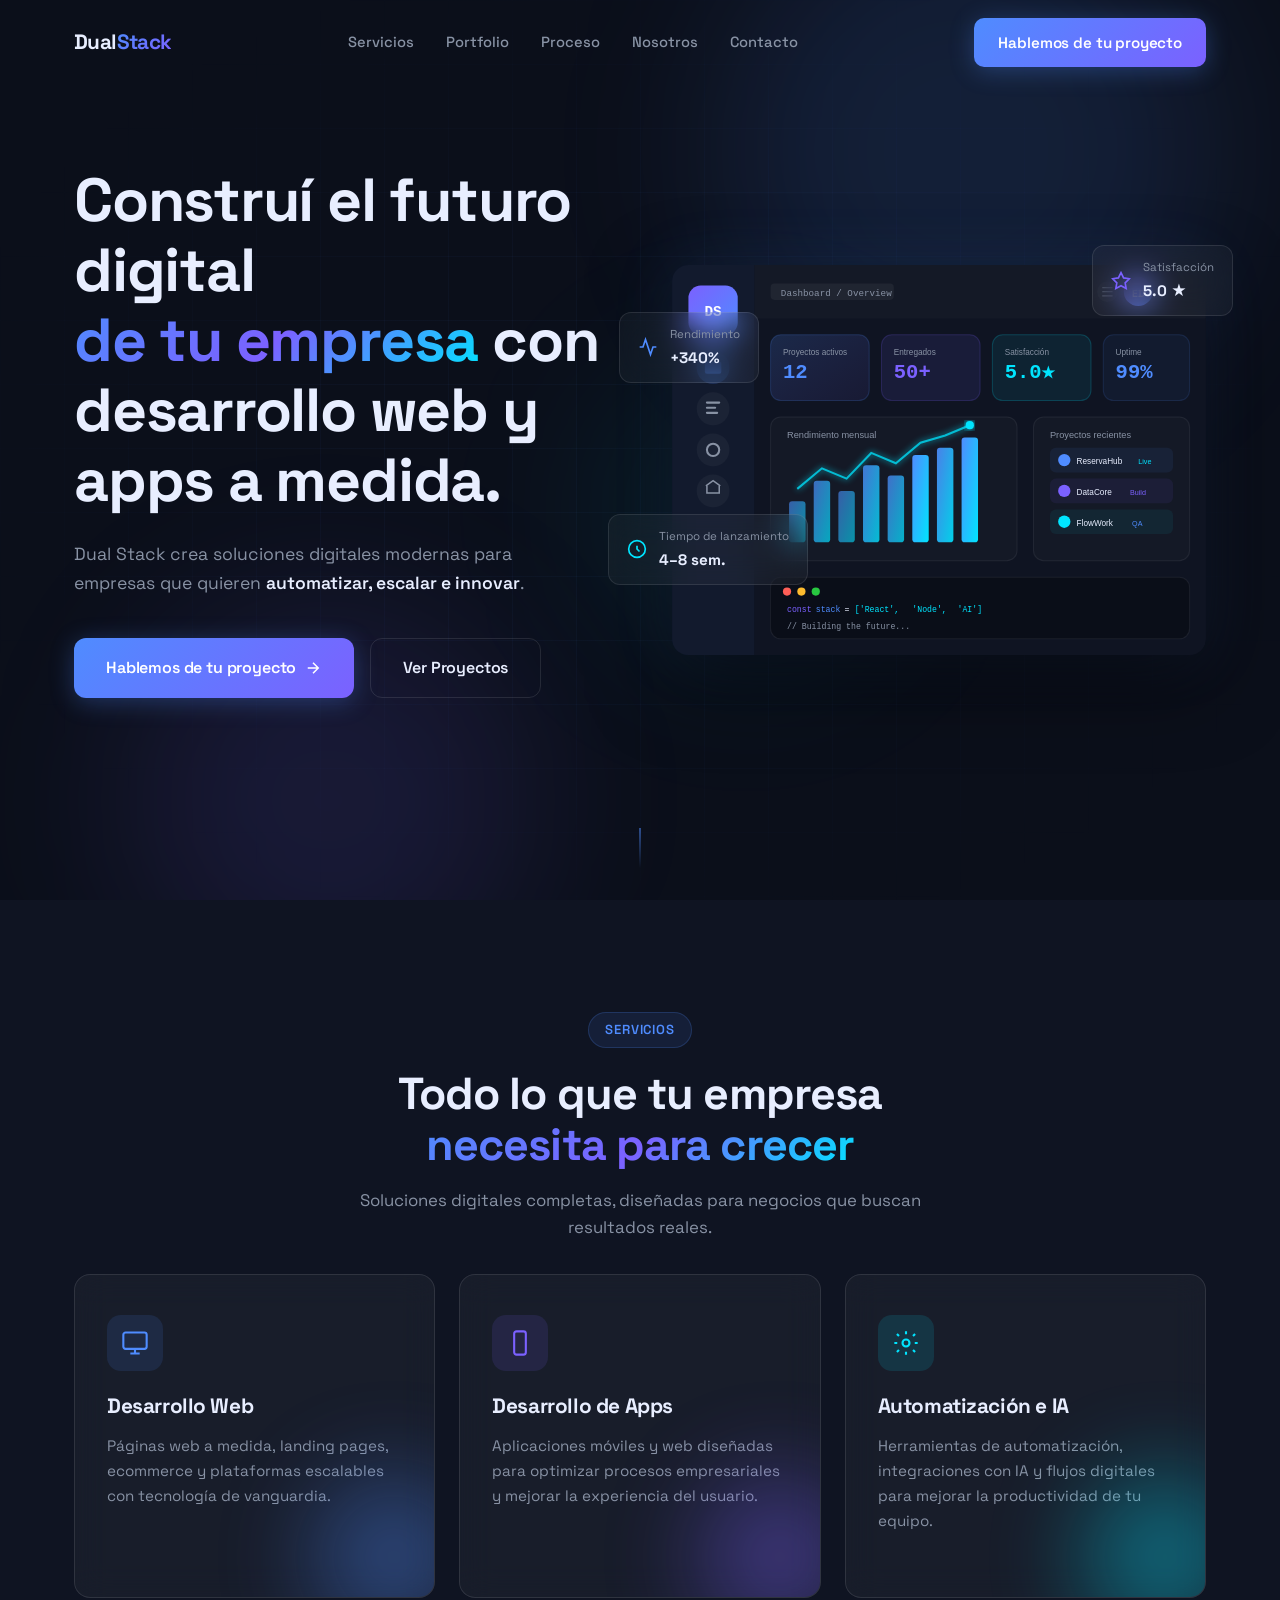
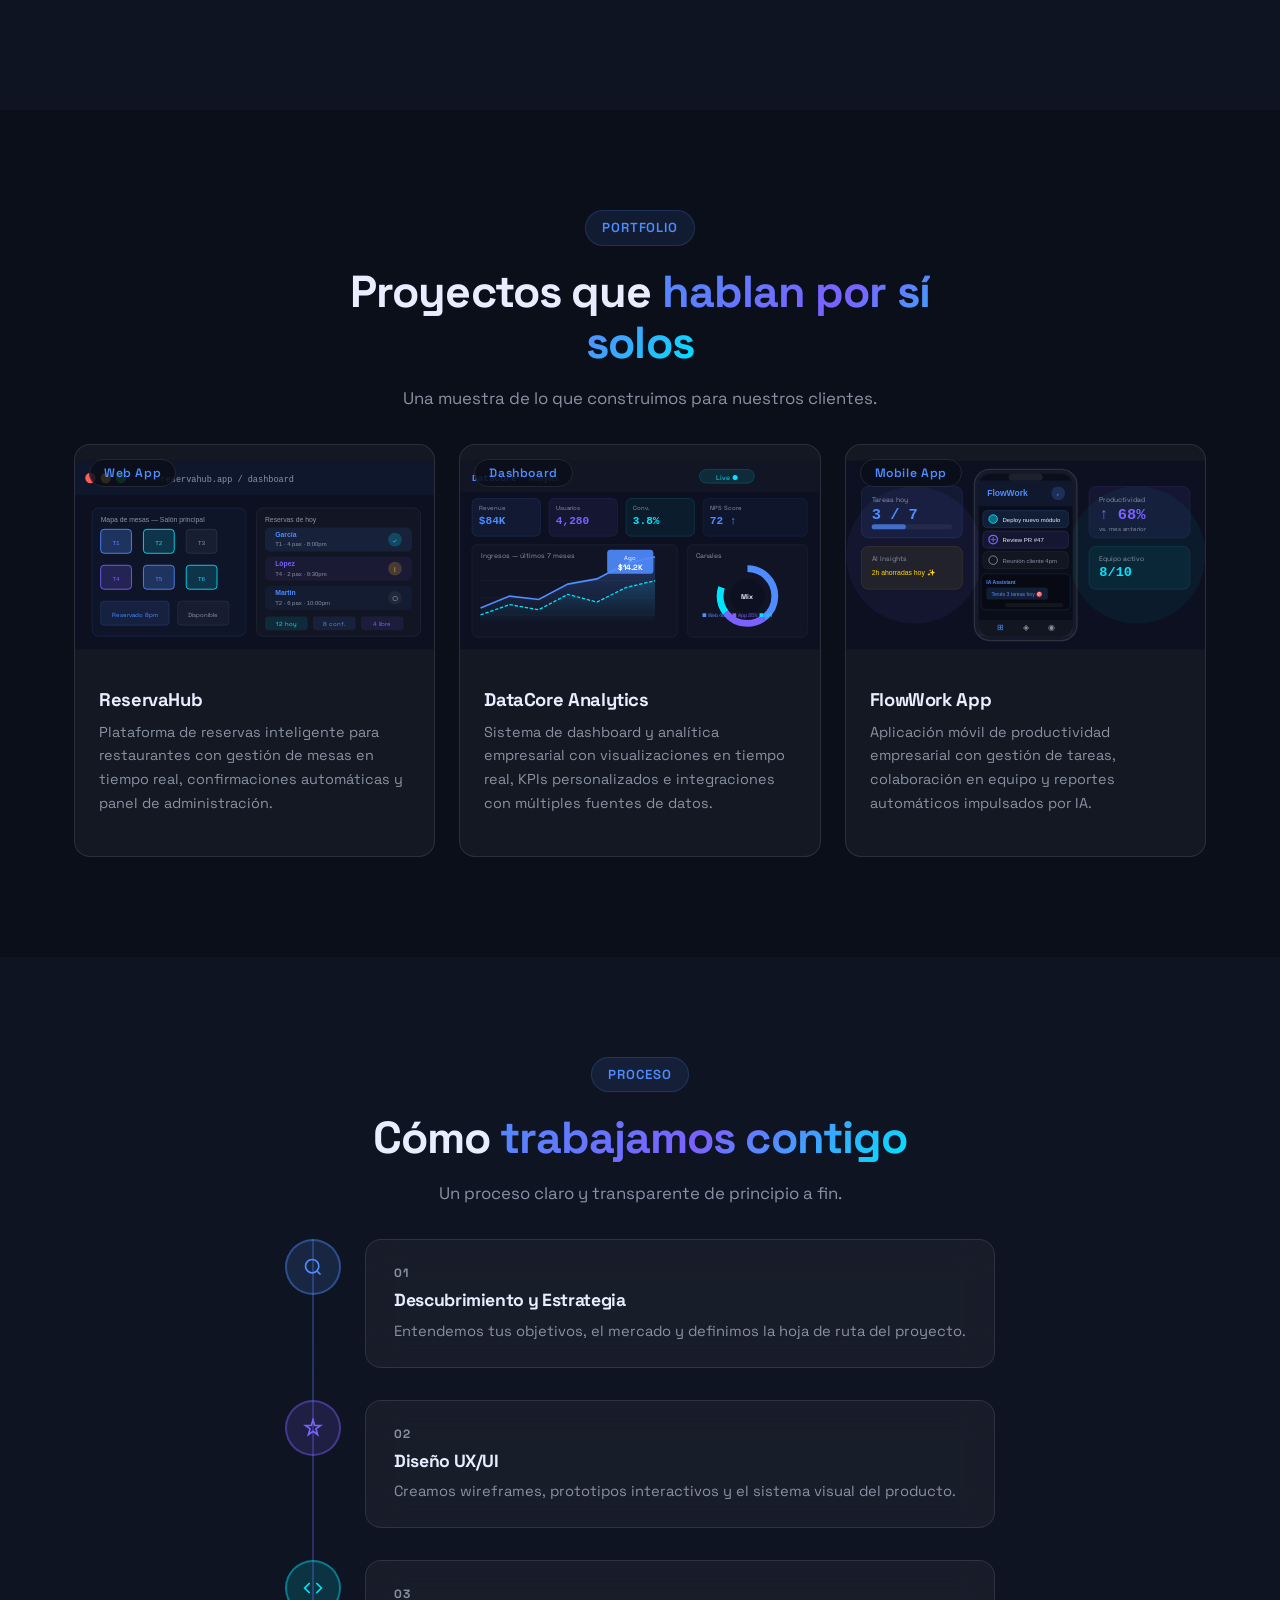
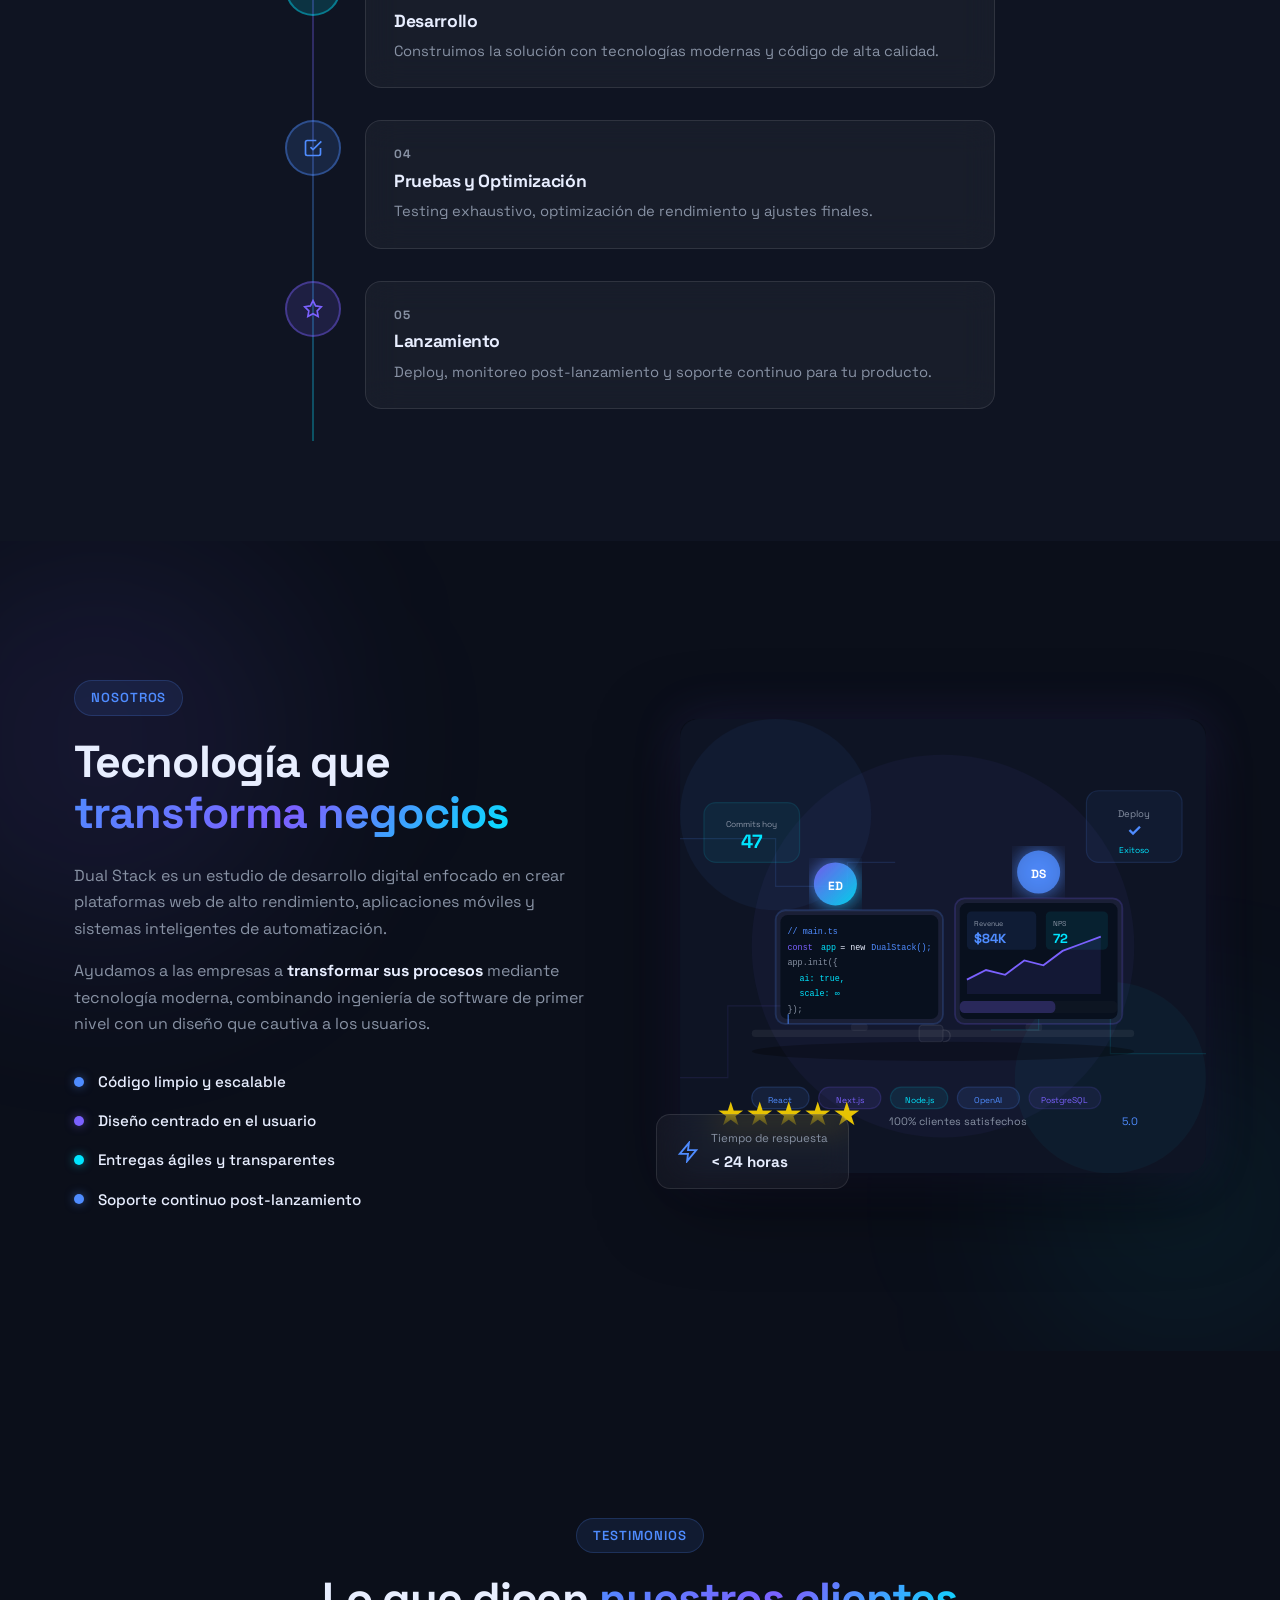
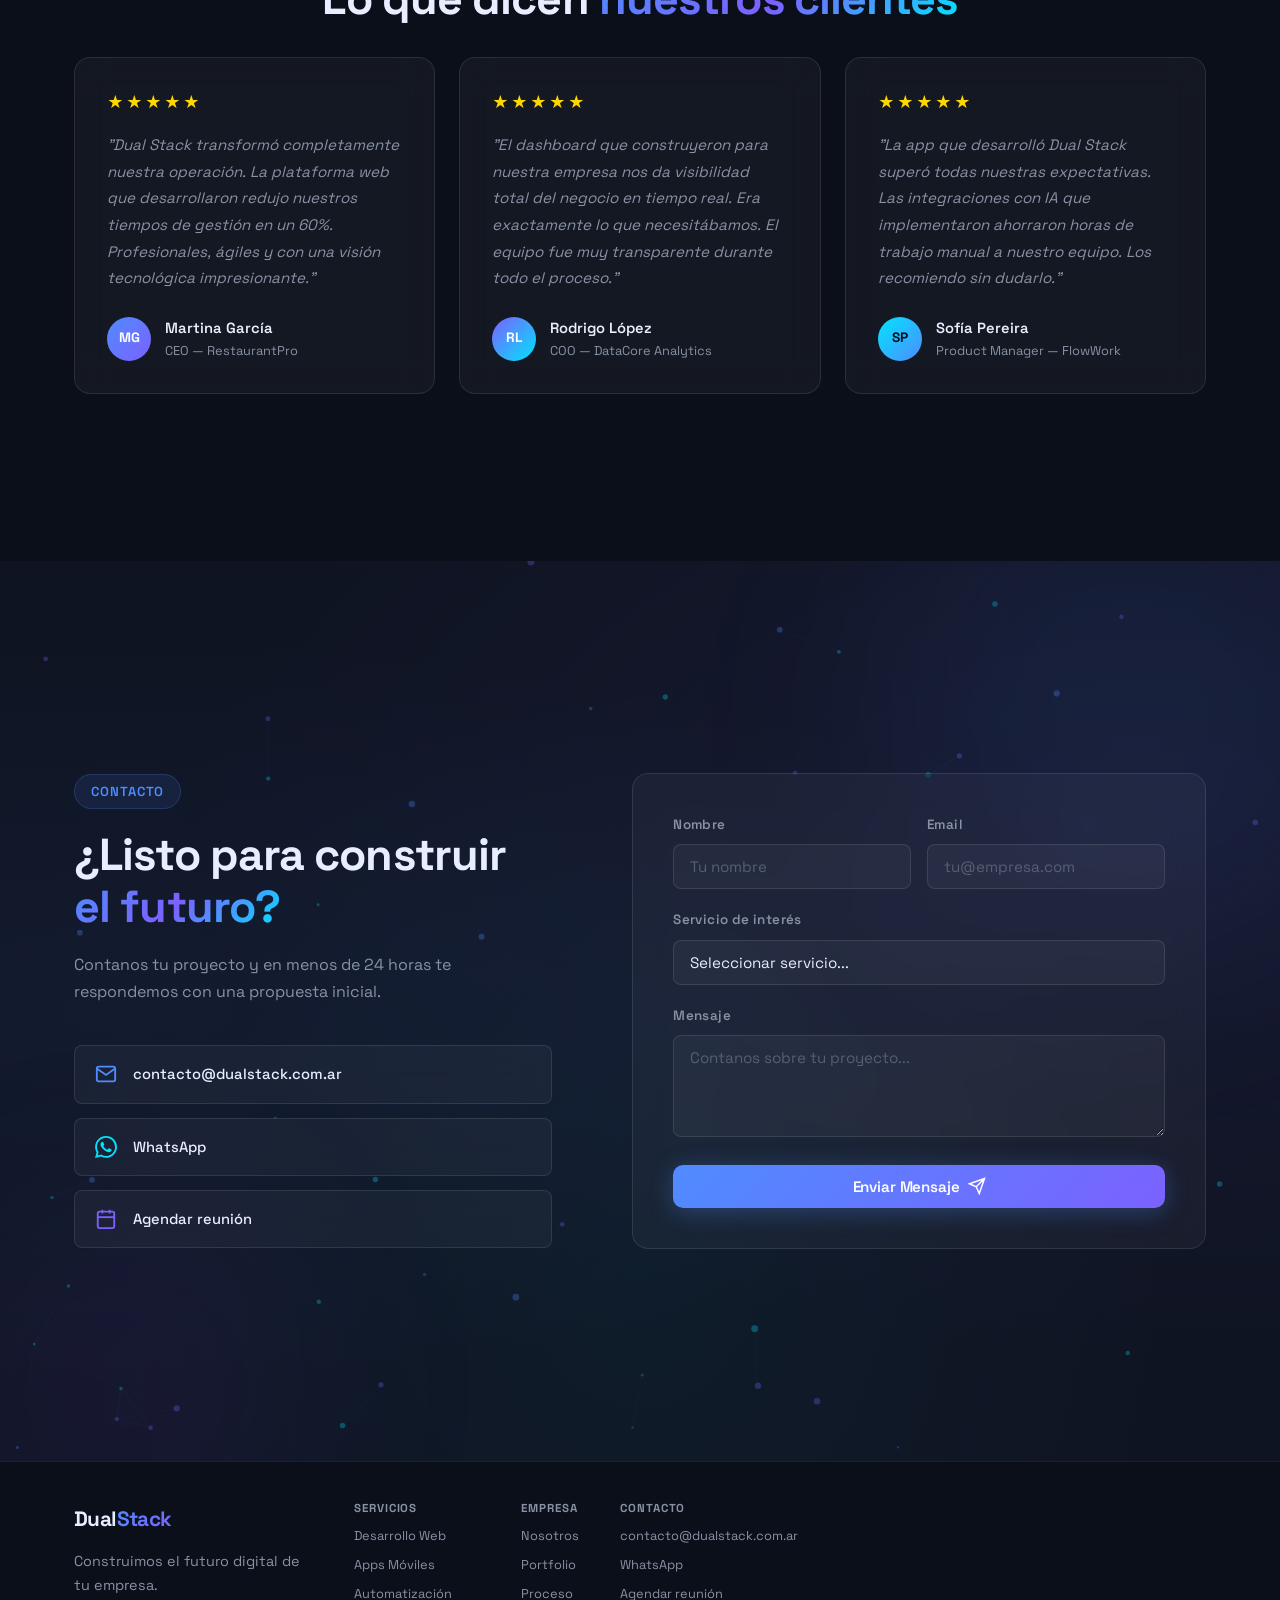
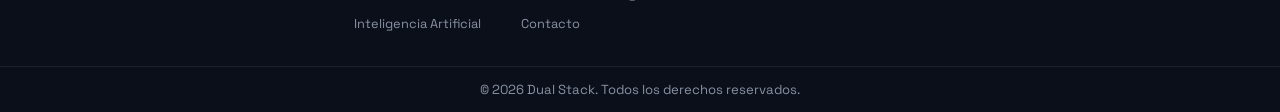
==== index.html @ 66740d41 "Initial commit - Dual Stack website" ====
<!DOCTYPE html>
<html lang="es">
<head>
  <meta charset="UTF-8" />
  <meta name="viewport" content="width=device-width, initial-scale=1.0" />
  <meta name="description" content="Dual Stack — Estudio de desarrollo digital especializado en web, apps móviles, automatización e inteligencia artificial." />
  <title>Dual Stack — Desarrollo Digital del Futuro</title>

  <!-- SEO & Social Media -->
  <link rel="canonical" href="https://dualstack.dev/" />
  <meta property="og:title" content="Dual Stack — Desarrollo Digital del Futuro" />
  <meta property="og:description" content="Especialistas en transformar empresas con software de alto rendimiento, apps móviles e integraciones con IA." />
  <meta property="og:type" content="website" />
  <meta property="og:url" content="https://dualstack.dev/" />
  <meta property="og:image" content="https://dualstack.dev/og-image.jpg" />
  <meta name="twitter:card" content="summary_large_image" />
  <meta name="twitter:title" content="Dual Stack — Desarrollo Digital del Futuro" />
  <meta name="twitter:description" content="Especialistas en transformar empresas con software de alto rendimiento y soluciones de IA." />

  <!-- Favicon -->
  <link rel="icon" type="image/svg+xml" href="data:image/svg+xml,%3Csvg xmlns='http://www.w3.org/2000/svg' viewBox='0 0 100 100'%3Crect width='100' height='100' rx='20' fill='%234F8CFF'/%3E%3Ctext x='50' y='65' font-family='monospace' font-size='50' fill='white' text-anchor='middle' font-weight='bold'%3EDS%3C/text%3E%3C/svg%3E" />

  <!-- Performance: Preload fonts -->
  <link rel="preload" href="https://fonts.googleapis.com/css2?family=Space+Grotesk:wght@300;400;500;600;700&family=Inter:wght@300;400;500;600;700&display=swap" as="style" />
  <link rel="preconnect" href="https://fonts.googleapis.com" />
  <link rel="preconnect" href="https://fonts.gstatic.com" crossorigin />
  <link href="https://fonts.googleapis.com/css2?family=Space+Grotesk:wght@300;400;500;600;700&family=Inter:wght@300;400;500;600;700&display=swap" rel="stylesheet" />
  <link rel="stylesheet" href="styles.css" />
</head>
<body>

  <!-- ========== NAV ========== -->
  <nav class="navbar" id="navbar">
    <div class="container nav-inner">
      <a href="#" class="logo">
        <span class="logo-ds">Dual</span><span class="logo-stack">Stack</span>
      </a>
      <ul class="nav-links">
        <li><a href="#servicios">Servicios</a></li>
        <li><a href="#portfolio">Portfolio</a></li>
        <li><a href="#proceso">Proceso</a></li>
        <li><a href="#nosotros">Nosotros</a></li>
        <li><a href="#contacto">Contacto</a></li>
      </ul>
      <a href="#contacto" class="btn btn-primary nav-cta">Hablemos de tu proyecto</a>
      <button class="hamburger" id="hamburger" aria-label="Menú">
        <span></span><span></span><span></span>
      </button>
    </div>
  </nav>

  <!-- ========== HERO ========== -->
  <section class="hero" id="inicio">
    <div class="hero-bg-grid"></div>
    <div class="hero-orb hero-orb-1"></div>
    <div class="hero-orb hero-orb-2"></div>
    <div class="hero-orb hero-orb-3"></div>
    <div class="container hero-content">
      <div class="hero-text">

        <h1 class="hero-title reveal">
          Construí el futuro digital <br />
          <span class="gradient-text">de tu empresa</span> con desarrollo web y apps a medida.
        </h1>
        <p class="hero-subtitle reveal">
          Dual Stack crea soluciones digitales modernas para empresas que quieren <strong>automatizar, escalar e innovar</strong>.
        </p>
        <div class="hero-actions reveal">
          <a href="#contacto" class="btn btn-primary btn-lg">
            <span>Hablemos de tu proyecto</span>
            <svg width="18" height="18" viewBox="0 0 24 24" fill="none" stroke="currentColor" stroke-width="2"><path d="M5 12h14M12 5l7 7-7 7"/></svg>
          </a>
          <a href="#portfolio" class="btn btn-ghost btn-lg">Ver Proyectos</a>
        </div>

      </div>
      <div class="hero-visual reveal">
        <div class="hero-image-wrapper">
          <!-- Hero SVG Illustration -->
          <svg class="hero-img" viewBox="0 0 520 380" fill="none" xmlns="http://www.w3.org/2000/svg" aria-label="Interfaz futurista Dual Stack">
            <defs>
              <linearGradient id="hg1" x1="0" y1="0" x2="1" y2="1"><stop offset="0%" stop-color="#4F8CFF" stop-opacity="0.18"/><stop offset="100%" stop-color="#7B61FF" stop-opacity="0.08"/></linearGradient>
              <linearGradient id="hg2" x1="0" y1="0" x2="1" y2="1"><stop offset="0%" stop-color="#4F8CFF"/><stop offset="100%" stop-color="#00E5FF"/></linearGradient>
              <linearGradient id="hg3" x1="0" y1="0" x2="1" y2="1"><stop offset="0%" stop-color="#7B61FF"/><stop offset="100%" stop-color="#4F8CFF"/></linearGradient>
              <filter id="glow"><feGaussianBlur stdDeviation="3" result="blur"/><feMerge><feMergeNode in="blur"/><feMergeNode in="SourceGraphic"/></feMerge></filter>
              <clipPath id="card-clip"><rect width="520" height="380" rx="16"/></clipPath>
            </defs>
            <rect width="520" height="380" rx="16" fill="#0f1422"/>
            <!-- Sidebar -->
            <rect x="0" y="0" width="80" height="380" fill="rgba(79,140,255,0.05)" rx="0"/>
            <rect x="16" y="20" width="48" height="48" rx="12" fill="url(#hg3)"/>
            <text x="40" y="50" font-family="monospace" font-size="14" fill="white" text-anchor="middle" font-weight="bold">DS</text>
            <circle cx="40" cy="100" r="16" fill="rgba(79,140,255,0.2)"/><rect x="32" y="94" width="16" height="12" rx="2" fill="#4F8CFF" opacity="0.7"/>
            <circle cx="40" cy="140" r="16" fill="rgba(255,255,255,0.04)"/><rect x="33" y="133" width="14" height="2" rx="1" fill="#8892A4"/><rect x="33" y="138" width="10" height="2" rx="1" fill="#8892A4"/><rect x="33" y="143" width="12" height="2" rx="1" fill="#8892A4"/>
            <circle cx="40" cy="180" r="16" fill="rgba(255,255,255,0.04)"/><circle cx="40" cy="180" r="6" stroke="#8892A4" stroke-width="2" fill="none"/>
            <circle cx="40" cy="220" r="16" fill="rgba(255,255,255,0.04)"/><path d="M33 215 l7-5 7 5" stroke="#8892A4" stroke-width="1.5" fill="none"/><path d="M34 215 v7 h12 v-7" stroke="#8892A4" stroke-width="1.5" fill="none"/>
            <!-- Top bar -->
            <rect x="80" y="0" width="440" height="52" fill="rgba(255,255,255,0.02)"/>
            <rect x="96" y="18" width="120" height="16" rx="4" fill="rgba(255,255,255,0.05)"/>
            <text x="106" y="30" font-size="9" fill="#8892A4" font-family="monospace">Dashboard / Overview</text>
            <circle cx="454" cy="26" r="14" fill="url(#hg3)"/>
            <text x="454" y="31" text-anchor="middle" font-size="10" fill="white" font-weight="bold">ED</text>
            <circle cx="424" cy="26" r="10" fill="rgba(255,255,255,0.05)"/>
            <path d="M419 22 h10 M419 26 h10 M419 30 h10" stroke="#8892A4" stroke-width="1.2"/>
            <!-- KPI Cards -->
            <rect x="96" y="68" width="96" height="64" rx="10" fill="url(#hg1)" stroke="rgba(79,140,255,0.2)" stroke-width="1"/>
            <text x="108" y="88" font-size="8" fill="#8892A4" font-family="sans-serif">Proyectos activos</text>
            <text x="108" y="110" font-size="20" fill="#4F8CFF" font-family="monospace" font-weight="bold">12</text>
            <rect x="204" y="68" width="96" height="64" rx="10" fill="rgba(123,97,255,0.1)" stroke="rgba(123,97,255,0.2)" stroke-width="1"/>
            <text x="216" y="88" font-size="8" fill="#8892A4" font-family="sans-serif">Entregados</text>
            <text x="216" y="110" font-size="20" fill="#7B61FF" font-family="monospace" font-weight="bold">50+</text>
            <rect x="312" y="68" width="96" height="64" rx="10" fill="rgba(0,229,255,0.07)" stroke="rgba(0,229,255,0.2)" stroke-width="1"/>
            <text x="324" y="88" font-size="8" fill="#8892A4" font-family="sans-serif">Satisfacción</text>
            <text x="324" y="110" font-size="20" fill="#00E5FF" font-family="monospace" font-weight="bold">5.0★</text>
            <rect x="420" y="68" width="84" height="64" rx="10" fill="rgba(79,140,255,0.06)" stroke="rgba(79,140,255,0.15)" stroke-width="1"/>
            <text x="432" y="88" font-size="8" fill="#8892A4" font-family="sans-serif">Uptime</text>
            <text x="432" y="110" font-size="20" fill="#4F8CFF" font-family="monospace" font-weight="bold">99%</text>
            <!-- Chart area -->
            <rect x="96" y="148" width="240" height="140" rx="10" fill="rgba(255,255,255,0.02)" stroke="rgba(255,255,255,0.07)" stroke-width="1"/>
            <text x="112" y="168" font-size="9" fill="#8892A4" font-family="sans-serif">Rendimiento mensual</text>
            <!-- Chart bars -->
            <rect x="114" y="230" width="16" height="40" rx="3" fill="url(#hg2)" opacity="0.6"/>
            <rect x="138" y="210" width="16" height="60" rx="3" fill="url(#hg2)" opacity="0.7"/>
            <rect x="162" y="220" width="16" height="50" rx="3" fill="url(#hg2)" opacity="0.6"/>
            <rect x="186" y="195" width="16" height="75" rx="3" fill="url(#hg2)" opacity="0.8"/>
            <rect x="210" y="205" width="16" height="65" rx="3" fill="url(#hg2)" opacity="0.75"/>
            <rect x="234" y="185" width="16" height="85" rx="3" fill="url(#hg2)"/>
            <rect x="258" y="178" width="16" height="92" rx="3" fill="url(#hg2)" opacity="0.9"/>
            <rect x="282" y="168" width="16" height="102" rx="3" fill="url(#hg2)"/>
            <!-- Line chart overlay -->
            <polyline points="122,218 146,198 170,208 194,183 218,193 242,173 266,166 290,156" stroke="#00E5FF" stroke-width="2" fill="none" filter="url(#glow)" opacity="0.8"/>
            <circle cx="290" cy="156" r="4" fill="#00E5FF" filter="url(#glow)"/>
            <!-- Right panel -->
            <rect x="352" y="148" width="152" height="140" rx="10" fill="rgba(255,255,255,0.02)" stroke="rgba(255,255,255,0.07)" stroke-width="1"/>
            <text x="368" y="168" font-size="9" fill="#8892A4" font-family="sans-serif">Proyectos recientes</text>
            <rect x="368" y="178" width="120" height="24" rx="6" fill="rgba(79,140,255,0.08)"/>
            <circle cx="382" cy="190" r="6" fill="#4F8CFF"/><text x="394" y="194" font-size="8" fill="#E8EEFF" font-family="sans-serif">ReservaHub</text><text x="454" y="194" font-size="7" fill="#00E5FF" font-family="sans-serif">Live</text>
            <rect x="368" y="208" width="120" height="24" rx="6" fill="rgba(123,97,255,0.08)"/>
            <circle cx="382" cy="220" r="6" fill="#7B61FF"/><text x="394" y="224" font-size="8" fill="#E8EEFF" font-family="sans-serif">DataCore</text><text x="446" y="224" font-size="7" fill="#7B61FF" font-family="sans-serif">Build</text>
            <rect x="368" y="238" width="120" height="24" rx="6" fill="rgba(0,229,255,0.06)"/>
            <circle cx="382" cy="250" r="6" fill="#00E5FF"/><text x="394" y="254" font-size="8" fill="#E8EEFF" font-family="sans-serif">FlowWork</text><text x="448" y="254" font-size="7" fill="#4F8CFF" font-family="sans-serif">QA</text>
            <!-- Code editor area -->
            <rect x="96" y="304" width="408" height="60" rx="10" fill="rgba(0,0,0,0.3)" stroke="rgba(255,255,255,0.06)" stroke-width="1"/>
            <circle cx="112" cy="318" r="4" fill="#FF5F57"/><circle cx="126" cy="318" r="4" fill="#FEBC2E"/><circle cx="140" cy="318" r="4" fill="#28C840"/>
            <text x="112" y="338" font-size="8" fill="#7B61FF" font-family="monospace">const</text>
            <text x="140" y="338" font-size="8" fill="#4F8CFF" font-family="monospace">stack</text>
            <text x="168" y="338" font-size="8" fill="#E8EEFF" font-family="monospace">=</text>
            <text x="178" y="338" font-size="8" fill="#00E5FF" font-family="monospace">[&#39;React&#39;,</text>
            <text x="234" y="338" font-size="8" fill="#00E5FF" font-family="monospace">&#39;Node&#39;,</text>
            <text x="278" y="338" font-size="8" fill="#00E5FF" font-family="monospace">&#39;AI&#39;]</text>
            <text x="112" y="354" font-size="8" fill="#8892A4" font-family="monospace">// Building the future...</text>
          </svg>
          <div class="hero-float-card card-1 glassmorphism">
            <svg width="20" height="20" fill="none" viewBox="0 0 24 24" stroke="#4F8CFF" stroke-width="2"><polyline points="22 12 18 12 15 21 9 3 6 12 2 12"/></svg>
            <div>
              <div class="float-label">Rendimiento</div>
              <div class="float-value">+340%</div>
            </div>
          </div>
          <div class="hero-float-card card-2 glassmorphism">
            <svg width="20" height="20" fill="none" viewBox="0 0 24 24" stroke="#00E5FF" stroke-width="2"><circle cx="12" cy="12" r="10"/><path d="M12 8v4l3 3"/></svg>
            <div>
              <div class="float-label">Tiempo de lanzamiento</div>
              <div class="float-value">4–8 sem.</div>
            </div>
          </div>
          <div class="hero-float-card card-3 glassmorphism">
            <svg width="20" height="20" fill="none" viewBox="0 0 24 24" stroke="#7B61FF" stroke-width="2"><path d="M12 2l3.09 6.26L22 9.27l-5 4.87 1.18 6.88L12 17.77l-6.18 3.25L7 14.14 2 9.27l6.91-1.01L12 2z"/></svg>
            <div>
              <div class="float-label">Satisfacción</div>
              <div class="float-value">5.0 ★</div>
            </div>
          </div>
        </div>
      </div>
    </div>
    <div class="hero-scroll-hint">
      <div class="scroll-line"></div>
    </div>
  </section>

  <!-- ========== SERVICIOS ========== -->
  <section class="section services" id="servicios">
    <div class="container">
      <div class="section-header reveal">
        <div class="section-tag">Servicios</div>
        <h2>Todo lo que tu empresa<br /><span class="gradient-text">necesita para crecer</span></h2>
        <p>Soluciones digitales completas, diseñadas para negocios que buscan resultados reales.</p>
      </div>
      <div class="services-grid">

        <!-- Web -->
        <div class="service-card glassmorphism reveal">
          <div class="service-icon-wrap icon-blue">
            <svg width="28" height="28" fill="none" viewBox="0 0 24 24" stroke="currentColor" stroke-width="1.8">
              <rect x="2" y="3" width="20" height="14" rx="2"/><path d="M8 21h8M12 17v4"/>
            </svg>
          </div>
          <h3>Desarrollo Web</h3>
          <p>Páginas web a medida, landing pages, ecommerce y plataformas escalables con tecnología de vanguardia.</p>

          <div class="service-glow glow-blue"></div>
        </div>

        <!-- Apps -->
        <div class="service-card glassmorphism reveal">
          <div class="service-icon-wrap icon-violet">
            <svg width="28" height="28" fill="none" viewBox="0 0 24 24" stroke="currentColor" stroke-width="1.8">
              <rect x="7" y="2" width="10" height="20" rx="2"/><path d="M12 18h.01"/>
            </svg>
          </div>
          <h3>Desarrollo de Apps</h3>
          <p>Aplicaciones móviles y web diseñadas para optimizar procesos empresariales y mejorar la experiencia del usuario.</p>

          <div class="service-glow glow-violet"></div>
        </div>

        <!-- IA & Automation -->
        <div class="service-card glassmorphism reveal">
          <div class="service-icon-wrap icon-cyan">
            <svg width="28" height="28" fill="none" viewBox="0 0 24 24" stroke="currentColor" stroke-width="1.8">
              <circle cx="12" cy="12" r="3"/><path d="M12 2v2.5M12 19.5V22M4.22 4.22l1.77 1.77M18.01 18.01l1.77 1.77M2 12h2.5M19.5 12H22M4.22 19.78l1.77-1.77M18.01 5.99l1.77-1.77"/>
            </svg>
          </div>
          <h3>Automatización e IA</h3>
          <p>Herramientas de automatización, integraciones con IA y flujos digitales para mejorar la productividad de tu equipo.</p>

          <div class="service-glow glow-cyan"></div>
        </div>

      </div>
    </div>
  </section>

  <!-- ========== PORTFOLIO ========== -->
  <section class="section portfolio" id="portfolio">
    <div class="container">
      <div class="section-header reveal">
        <div class="section-tag">Portfolio</div>
        <h2>Proyectos que <span class="gradient-text">hablan por sí solos</span></h2>
        <p>Una muestra de lo que construimos para nuestros clientes.</p>
      </div>
      <div class="portfolio-grid">

        <div class="portfolio-card reveal">
          <div class="portfolio-img-wrap">
            <svg viewBox="0 0 420 220" xmlns="http://www.w3.org/2000/svg" style="width:100%;height:100%;">
              <rect width="420" height="220" fill="#0c1020"/>
              <rect x="0" y="0" width="420" height="40" fill="rgba(79,140,255,0.06)"/>
              <circle cx="18" cy="20" r="6" fill="#FF5F57"/><circle cx="36" cy="20" r="6" fill="#FEBC2E"/><circle cx="54" cy="20" r="6" fill="#28C840"/>
              <text x="100" y="25" font-size="10" fill="#8892A4" font-family="monospace">reservahub.app / dashboard</text>
              <!-- Table map -->
              <rect x="20" y="55" width="180" height="150" rx="8" fill="rgba(79,140,255,0.04)" stroke="rgba(79,140,255,0.15)" stroke-width="1"/>
              <text x="30" y="72" font-size="8" fill="#8892A4" font-family="sans-serif">Mapa de mesas — Salón principal</text>
              <!-- Tables -->
              <rect x="30" y="80" width="36" height="28" rx="4" fill="rgba(79,140,255,0.25)" stroke="#4F8CFF" stroke-width="1"/>
              <text x="48" y="98" font-size="7" fill="#4F8CFF" text-anchor="middle" font-family="monospace">T1</text>
              <rect x="80" y="80" width="36" height="28" rx="4" fill="rgba(0,229,255,0.15)" stroke="#00E5FF" stroke-width="1"/>
              <text x="98" y="98" font-size="7" fill="#00E5FF" text-anchor="middle" font-family="monospace">T2</text>
              <rect x="130" y="80" width="36" height="28" rx="4" fill="rgba(255,255,255,0.04)" stroke="rgba(255,255,255,0.1)" stroke-width="1"/>
              <text x="148" y="98" font-size="7" fill="#8892A4" text-anchor="middle" font-family="monospace">T3</text>
              <rect x="30" y="122" width="36" height="28" rx="4" fill="rgba(123,97,255,0.2)" stroke="#7B61FF" stroke-width="1"/>
              <text x="48" y="140" font-size="7" fill="#7B61FF" text-anchor="middle" font-family="monospace">T4</text>
              <rect x="80" y="122" width="36" height="28" rx="4" fill="rgba(79,140,255,0.25)" stroke="#4F8CFF" stroke-width="1"/>
              <text x="98" y="140" font-size="7" fill="#4F8CFF" text-anchor="middle" font-family="monospace">T5</text>
              <rect x="130" y="122" width="36" height="28" rx="4" fill="rgba(0,229,255,0.15)" stroke="#00E5FF" stroke-width="1"/>
              <text x="148" y="140" font-size="7" fill="#00E5FF" text-anchor="middle" font-family="monospace">T6</text>
              <rect x="30" y="164" width="80" height="28" rx="4" fill="rgba(79,140,255,0.1)" stroke="rgba(79,140,255,0.2)" stroke-width="1"/>
              <text x="70" y="182" font-size="7" fill="#4F8CFF" text-anchor="middle">Reservado 8pm</text>
              <rect x="120" y="164" width="60" height="28" rx="4" fill="rgba(255,255,255,0.03)" stroke="rgba(255,255,255,0.08)" stroke-width="1"/>
              <text x="150" y="182" font-size="7" fill="#8892A4" text-anchor="middle">Disponible</text>
              <!-- Bookings panel -->
              <rect x="212" y="55" width="192" height="150" rx="8" fill="rgba(255,255,255,0.02)" stroke="rgba(255,255,255,0.07)" stroke-width="1"/>
              <text x="222" y="72" font-size="8" fill="#8892A4" font-family="sans-serif">Reservas de hoy</text>
              <rect x="222" y="78" width="172" height="28" rx="6" fill="rgba(79,140,255,0.1)"/>
              <text x="234" y="89" font-size="8" fill="#4F8CFF" font-family="sans-serif" font-weight="bold">García</text><text x="234" y="100" font-size="7" fill="#8892A4" font-family="sans-serif">T1 · 4 pax · 8:00pm</text>
              <circle cx="374" cy="92" r="8" fill="rgba(0,229,255,0.2)"/><text x="374" y="96" font-size="7" fill="#00E5FF" text-anchor="middle">✓</text>
              <rect x="222" y="112" width="172" height="28" rx="6" fill="rgba(123,97,255,0.08)"/>
              <text x="234" y="123" font-size="8" fill="#7B61FF" font-family="sans-serif" font-weight="bold">López</text><text x="234" y="134" font-size="7" fill="#8892A4" font-family="sans-serif">T4 · 2 pax · 9:30pm</text>
              <circle cx="374" cy="126" r="8" fill="rgba(254,188,46,0.2)"/><text x="374" y="130" font-size="8" fill="#FEBC2E" text-anchor="middle">!</text>
              <rect x="222" y="146" width="172" height="28" rx="6" fill="rgba(79,140,255,0.06)"/>
              <text x="234" y="157" font-size="8" fill="#4F8CFF" font-family="sans-serif" font-weight="bold">Martín</text><text x="234" y="168" font-size="7" fill="#8892A4" font-family="sans-serif">T2 · 6 pax · 10:00pm</text>
              <circle cx="374" cy="160" r="8" fill="rgba(255,255,255,0.05)"/><text x="374" y="164" font-size="8" fill="#8892A4" text-anchor="middle">○</text>
              <!-- Stat row -->
              <rect x="222" y="182" width="50" height="16" rx="4" fill="rgba(0,229,255,0.1)"/>
              <text x="247" y="193" font-size="7" fill="#00E5FF" text-anchor="middle">12 hoy</text>
              <rect x="278" y="182" width="50" height="16" rx="4" fill="rgba(79,140,255,0.1)"/>
              <text x="303" y="193" font-size="7" fill="#4F8CFF" text-anchor="middle">8 conf.</text>
              <rect x="334" y="182" width="50" height="16" rx="4" fill="rgba(123,97,255,0.1)"/>
              <text x="359" y="193" font-size="7" fill="#7B61FF" text-anchor="middle">4 libre</text>
            </svg>
            <div class="portfolio-overlay">
              <span class="portfolio-tag">Web App</span>
            </div>
          </div>
          <div class="portfolio-info">
            <h3>ReservaHub</h3>
            <p>Plataforma de reservas inteligente para restaurantes con gestión de mesas en tiempo real, confirmaciones automáticas y panel de administración.</p>

          </div>
        </div>

        <div class="portfolio-card reveal">
          <div class="portfolio-img-wrap">
            <svg viewBox="0 0 420 220" xmlns="http://www.w3.org/2000/svg" style="width:100%;height:100%;">
              <defs>
                <linearGradient id="dg1" x1="0" y1="1" x2="0" y2="0"><stop offset="0%" stop-color="#4F8CFF" stop-opacity="0"/><stop offset="100%" stop-color="#4F8CFF" stop-opacity="0.6"/></linearGradient>
                <linearGradient id="dg2" x1="0" y1="1" x2="0" y2="0"><stop offset="0%" stop-color="#00E5FF" stop-opacity="0"/><stop offset="100%" stop-color="#00E5FF" stop-opacity="0.4"/></linearGradient>
              </defs>
              <rect width="420" height="220" fill="#0c1020"/>
              <!-- Top bar -->
              <rect width="420" height="36" fill="rgba(255,255,255,0.02)"/>
              <text x="14" y="23" font-size="11" fill="#4F8CFF" font-family="monospace" font-weight="bold">DataCore</text>
              <text x="80" y="23" font-size="9" fill="#8892A4" font-family="sans-serif">Analytics</text>
              <rect x="280" y="10" width="64" height="16" rx="8" fill="rgba(0,229,255,0.1)" stroke="rgba(0,229,255,0.2)" stroke-width="1"/>
              <text x="312" y="22" font-size="8" fill="#00E5FF" text-anchor="middle">Live ●</text>
              <!-- KPI row -->
              <rect x="14" y="44" width="80" height="44" rx="6" fill="rgba(79,140,255,0.08)" stroke="rgba(79,140,255,0.15)" stroke-width="1"/>
              <text x="22" y="58" font-size="7" fill="#8892A4">Revenue</text>
              <text x="22" y="74" font-size="13" fill="#4F8CFF" font-family="monospace" font-weight="bold">$84K</text>
              <rect x="104" y="44" width="80" height="44" rx="6" fill="rgba(123,97,255,0.08)" stroke="rgba(123,97,255,0.15)" stroke-width="1"/>
              <text x="112" y="58" font-size="7" fill="#8892A4">Usuarios</text>
              <text x="112" y="74" font-size="13" fill="#7B61FF" font-family="monospace" font-weight="bold">4,280</text>
              <rect x="194" y="44" width="80" height="44" rx="6" fill="rgba(0,229,255,0.06)" stroke="rgba(0,229,255,0.15)" stroke-width="1"/>
              <text x="202" y="58" font-size="7" fill="#8892A4">Conv.</text>
              <text x="202" y="74" font-size="13" fill="#00E5FF" font-family="monospace" font-weight="bold">3.8%</text>
              <rect x="284" y="44" width="122" height="44" rx="6" fill="rgba(79,140,255,0.05)" stroke="rgba(79,140,255,0.1)" stroke-width="1"/>
              <text x="292" y="58" font-size="7" fill="#8892A4">NPS Score</text>
              <text x="292" y="74" font-size="13" fill="#4F8CFF" font-family="monospace" font-weight="bold">72 ↑</text>
              <!-- Main chart -->
              <rect x="14" y="98" width="240" height="108" rx="6" fill="rgba(255,255,255,0.015)" stroke="rgba(255,255,255,0.06)" stroke-width="1"/>
              <text x="24" y="114" font-size="8" fill="#8892A4">Ingresos — últimos 7 meses</text>
              <!-- Area chart -->
              <polygon points="24,190 24,172 58,158 92,162 126,144 160,138 194,120 228,112 228,190" fill="url(#dg1)" opacity="0.5"/>
              <polyline points="24,172 58,158 92,162 126,144 160,138 194,120 228,112" stroke="#4F8CFF" stroke-width="2" fill="none"/>
              <polygon points="24,190 24,180 58,168 92,174 126,156 160,165 194,148 228,140 228,190" fill="url(#dg2)" opacity="0.3"/>
              <polyline points="24,180 58,168 92,174 126,156 160,165 194,148 228,140" stroke="#00E5FF" stroke-width="1.5" fill="none" stroke-dasharray="4 2"/>
              <!-- Grid lines -->
              <line x1="24" y1="140" x2="228" y2="140" stroke="rgba(255,255,255,0.04)" stroke-width="1"/>
              <line x1="24" y1="160" x2="228" y2="160" stroke="rgba(255,255,255,0.04)" stroke-width="1"/>
              <line x1="24" y1="180" x2="228" y2="180" stroke="rgba(255,255,255,0.04)" stroke-width="1"/>
              <!-- Tooltip -->
              <rect x="172" y="104" width="54" height="28" rx="4" fill="rgba(79,140,255,0.9)"/>
              <text x="199" y="116" font-size="7" fill="white" text-anchor="middle">Ago</text>
              <text x="199" y="128" font-size="9" fill="white" text-anchor="middle" font-weight="bold">$14.2K</text>
              <!-- Donut chart -->
              <rect x="266" y="98" width="140" height="108" rx="6" fill="rgba(255,255,255,0.015)" stroke="rgba(255,255,255,0.06)" stroke-width="1"/>
              <text x="276" y="114" font-size="8" fill="#8892A4">Canales</text>
              <circle cx="336" cy="158" r="32" fill="none" stroke="#4F8CFF" stroke-width="8" stroke-dasharray="80 121" stroke-dashoffset="0" transform="rotate(-90 336 158)"/>
              <circle cx="336" cy="158" r="32" fill="none" stroke="#7B61FF" stroke-width="8" stroke-dasharray="50 151" stroke-dashoffset="-80" transform="rotate(-90 336 158)"/>
              <circle cx="336" cy="158" r="32" fill="none" stroke="#00E5FF" stroke-width="8" stroke-dasharray="31 170" stroke-dashoffset="-130" transform="rotate(-90 336 158)"/>
              <circle cx="336" cy="158" r="20" fill="#0c1020"/>
              <text x="336" y="162" font-size="8" fill="#E8EEFF" text-anchor="middle" font-weight="bold">Mix</text>
              <text x="283" y="182" font-size="6" fill="#4F8CFF">■ Web 40%</text>
              <text x="318" y="182" font-size="6" fill="#7B61FF">■ App 25%</text>
              <text x="350" y="182" font-size="6" fill="#00E5FF">■ API</text>
            </svg>
            <div class="portfolio-overlay">
              <span class="portfolio-tag">Dashboard</span>
            </div>
          </div>
          <div class="portfolio-info">
            <h3>DataCore Analytics</h3>
            <p>Sistema de dashboard y analítica empresarial con visualizaciones en tiempo real, KPIs personalizados e integraciones con múltiples fuentes de datos.</p>

          </div>
        </div>

        <div class="portfolio-card reveal">
          <div class="portfolio-img-wrap">
            <svg viewBox="0 0 420 220" xmlns="http://www.w3.org/2000/svg" style="width:100%;height:100%;">
              <rect width="420" height="220" fill="#0c1020"/>
              <!-- background glow -->
              <circle cx="80" cy="110" r="80" fill="rgba(123,97,255,0.07)"/>
              <circle cx="340" cy="110" r="80" fill="rgba(0,229,255,0.05)"/>
              <!-- Phone frame -->
              <rect x="150" y="10" width="120" height="200" rx="18" fill="rgba(255,255,255,0.04)" stroke="rgba(255,255,255,0.12)" stroke-width="1.5"/>
              <rect x="155" y="15" width="110" height="190" rx="14" fill="#0a0e1a"/>
              <!-- Phone notch -->
              <rect x="190" y="15" width="40" height="8" rx="4" fill="rgba(255,255,255,0.08)"/>
              <!-- App header -->
              <rect x="155" y="23" width="110" height="30" fill="rgba(79,140,255,0.08)"/>
              <text x="165" y="41" font-size="10" fill="#4F8CFF" font-family="sans-serif" font-weight="bold">FlowWork</text>
              <circle cx="248" cy="38" r="8" fill="rgba(79,140,255,0.2)"/>
              <text x="248" y="42" font-size="7" fill="#4F8CFF" text-anchor="middle">+</text>
              <!-- Tasks -->
              <rect x="160" y="58" width="100" height="20" rx="5" fill="rgba(79,140,255,0.12)" stroke="rgba(79,140,255,0.2)" stroke-width="1"/>
              <circle cx="172" cy="68" r="5" fill="rgba(0,229,255,0.4)" stroke="#00E5FF" stroke-width="1"/>
              <text x="183" y="71" font-size="7" fill="#E8EEFF" font-family="sans-serif">Deploy nuevo módulo</text>
              <rect x="160" y="82" width="100" height="20" rx="5" fill="rgba(123,97,255,0.1)" stroke="rgba(123,97,255,0.2)" stroke-width="1"/>
              <circle cx="172" cy="92" r="5" stroke="#7B61FF" stroke-width="1.5" fill="none"/>
              <line x1="169" y1="92" x2="175" y2="92" stroke="#7B61FF" stroke-width="1"/><line x1="172" y1="89" x2="172" y2="95" stroke="#7B61FF" stroke-width="1"/>
              <text x="183" y="95" font-size="7" fill="#E8EEFF" font-family="sans-serif">Review PR #47</text>
              <rect x="160" y="106" width="100" height="20" rx="5" fill="rgba(255,255,255,0.03)" stroke="rgba(255,255,255,0.06)" stroke-width="1"/>
              <circle cx="172" cy="116" r="5" stroke="#8892A4" stroke-width="1" fill="none"/>
              <text x="183" y="119" font-size="7" fill="#8892A4" font-family="sans-serif">Reunión cliente 4pm</text>
              <!-- AI Chat -->
              <rect x="158" y="132" width="104" height="42" rx="6" fill="rgba(0,0,0,0.3)" stroke="rgba(79,140,255,0.15)" stroke-width="1"/>
              <text x="164" y="144" font-size="6" fill="#4F8CFF" font-family="sans-serif" font-weight="bold">IA Assistant</text>
              <rect x="164" y="148" width="72" height="14" rx="3" fill="rgba(79,140,255,0.15)"/>
              <text x="170" y="158" font-size="6" fill="#4F8CFF" font-family="sans-serif">Tenés 3 tareas hoy 🎯</text>
              <rect x="186" y="166" width="68" height="5" rx="2" fill="rgba(255,255,255,0.05)"/>
              <!-- Bottom nav -->
              <rect x="155" y="186" width="110" height="19" rx="0" fill="rgba(255,255,255,0.03)" rx="0"/>
              <text x="180" y="198" font-size="9" fill="#4F8CFF" text-anchor="middle">⊞</text>
              <text x="210" y="198" font-size="9" fill="#8892A4" text-anchor="middle">◈</text>
              <text x="240" y="198" font-size="9" fill="#8892A4" text-anchor="middle">◉</text>
              <!-- Right side info -->
              <rect x="284" y="30" width="118" height="60" rx="8" fill="rgba(123,97,255,0.08)" stroke="rgba(123,97,255,0.15)" stroke-width="1"/>
              <text x="296" y="48" font-size="8" fill="#8892A4">Productividad</text>
              <text x="296" y="68" font-size="18" fill="#7B61FF" font-family="monospace" font-weight="bold">↑ 68%</text>
              <text x="296" y="82" font-size="7" fill="#8892A4">vs. mes anterior</text>
              <rect x="284" y="100" width="118" height="50" rx="8" fill="rgba(0,229,255,0.06)" stroke="rgba(0,229,255,0.12)" stroke-width="1"/>
              <text x="296" y="117" font-size="8" fill="#8892A4">Equipo activo</text>
              <text x="296" y="135" font-size="16" fill="#00E5FF" font-family="monospace" font-weight="bold">8/10</text>
              <!-- Left side info -->
              <rect x="18" y="30" width="118" height="60" rx="8" fill="rgba(79,140,255,0.08)" stroke="rgba(79,140,255,0.15)" stroke-width="1"/>
              <text x="30" y="48" font-size="8" fill="#8892A4">Tareas hoy</text>
              <text x="30" y="68" font-size="18" fill="#4F8CFF" font-family="monospace" font-weight="bold">3 / 7</text>
              <rect x="30" y="74" width="94" height="6" rx="3" fill="rgba(255,255,255,0.05)"/>
              <rect x="30" y="74" width="40" height="6" rx="3" fill="#4F8CFF" opacity="0.7"/>
              <rect x="18" y="100" width="118" height="50" rx="8" fill="rgba(255,215,0,0.06)" stroke="rgba(255,215,0,0.12)" stroke-width="1"/>
              <text x="30" y="117" font-size="8" fill="#8892A4">AI Insights</text>
              <text x="30" y="133" font-size="8" fill="#FFD700" font-family="sans-serif">2h ahorradas hoy ✨</text>
            </svg>
            <div class="portfolio-overlay">
              <span class="portfolio-tag">Mobile App</span>
            </div>
          </div>
          <div class="portfolio-info">
            <h3>FlowWork App</h3>
            <p>Aplicación móvil de productividad empresarial con gestión de tareas, colaboración en equipo y reportes automáticos impulsados por IA.</p>

          </div>
        </div>

      </div>
    </div>
  </section>

  <!-- ========== PROCESO ========== -->
  <section class="section proceso" id="proceso">
    <div class="container">
      <div class="section-header reveal">
        <div class="section-tag">Proceso</div>
        <h2>Cómo <span class="gradient-text">trabajamos contigo</span></h2>
        <p>Un proceso claro y transparente de principio a fin.</p>
      </div>
      <div class="timeline">
        <div class="timeline-line"></div>

        <div class="timeline-step reveal">
          <div class="timeline-dot dot-blue">
            <svg width="20" height="20" fill="none" viewBox="0 0 24 24" stroke="currentColor" stroke-width="2"><circle cx="11" cy="11" r="8"/><path d="m21 21-4.35-4.35"/></svg>
          </div>
          <div class="timeline-content glassmorphism">
            <span class="step-number">01</span>
            <h4>Descubrimiento y Estrategia</h4>
            <p>Entendemos tus objetivos, el mercado y definimos la hoja de ruta del proyecto.</p>
          </div>
        </div>

        <div class="timeline-step reveal">
          <div class="timeline-dot dot-violet">
            <svg width="20" height="20" fill="none" viewBox="0 0 24 24" stroke="currentColor" stroke-width="2"><path d="M12 2l2 7h7l-5.5 4 2 7L12 16l-5.5 4 2-7L3 9h7z"/></svg>
          </div>
          <div class="timeline-content glassmorphism">
            <span class="step-number">02</span>
            <h4>Diseño UX/UI</h4>
            <p>Creamos wireframes, prototipos interactivos y el sistema visual del producto.</p>
          </div>
        </div>

        <div class="timeline-step reveal">
          <div class="timeline-dot dot-cyan">
            <svg width="20" height="20" fill="none" viewBox="0 0 24 24" stroke="currentColor" stroke-width="2"><polyline points="16 18 22 12 16 6"/><polyline points="8 6 2 12 8 18"/></svg>
          </div>
          <div class="timeline-content glassmorphism">
            <span class="step-number">03</span>
            <h4>Desarrollo</h4>
            <p>Construimos la solución con tecnologías modernas y código de alta calidad.</p>
          </div>
        </div>

        <div class="timeline-step reveal">
          <div class="timeline-dot dot-blue">
            <svg width="20" height="20" fill="none" viewBox="0 0 24 24" stroke="currentColor" stroke-width="2"><path d="M9 11l3 3L22 4"/><path d="M21 12v7a2 2 0 0 1-2 2H5a2 2 0 0 1-2-2V5a2 2 0 0 1 2-2h11"/></svg>
          </div>
          <div class="timeline-content glassmorphism">
            <span class="step-number">04</span>
            <h4>Pruebas y Optimización</h4>
            <p>Testing exhaustivo, optimización de rendimiento y ajustes finales.</p>
          </div>
        </div>

        <div class="timeline-step reveal">
          <div class="timeline-dot dot-violet">
            <svg width="20" height="20" fill="none" viewBox="0 0 24 24" stroke="currentColor" stroke-width="2"><path d="M12 2l3.09 6.26L22 9.27l-5 4.87 1.18 6.88L12 17.77l-6.18 3.25L7 14.14 2 9.27l6.91-1.01L12 2z"/></svg>
          </div>
          <div class="timeline-content glassmorphism">
            <span class="step-number">05</span>
            <h4>Lanzamiento</h4>
            <p>Deploy, monitoreo post-lanzamiento y soporte continuo para tu producto.</p>
          </div>
        </div>

      </div>
    </div>
  </section>

  <!-- ========== NOSOTROS ========== -->
  <section class="section about" id="nosotros">
    <div class="about-orb about-orb-1"></div>
    <div class="about-orb about-orb-2"></div>
    <div class="container about-inner">
      <div class="about-text reveal">
        <div class="section-tag">Nosotros</div>
        <h2>Tecnología que<br /><span class="gradient-text">transforma negocios</span></h2>
        <p>
          Dual Stack es un estudio de desarrollo digital enfocado en crear plataformas web de alto rendimiento, aplicaciones móviles y sistemas inteligentes de automatización.
        </p>
        <p>
          Ayudamos a las empresas a <strong>transformar sus procesos</strong> mediante tecnología moderna, combinando ingeniería de software de primer nivel con un diseño que cautiva a los usuarios.
        </p>
        <div class="about-features">
          <div class="about-feature">
            <div class="feature-dot dot-blue"></div>
            <span>Código limpio y escalable</span>
          </div>
          <div class="about-feature">
            <div class="feature-dot dot-violet"></div>
            <span>Diseño centrado en el usuario</span>
          </div>
          <div class="about-feature">
            <div class="feature-dot dot-cyan"></div>
            <span>Entregas ágiles y transparentes</span>
          </div>
          <div class="about-feature">
            <div class="feature-dot dot-blue"></div>
            <span>Soporte continuo post-lanzamiento</span>
          </div>
        </div>
      </div>
      <div class="about-visual reveal">
        <div class="about-img-wrapper">
          <svg class="about-svg-art" viewBox="0 0 440 380" xmlns="http://www.w3.org/2000/svg" aria-label="Equipo Dual Stack">
            <defs>
              <linearGradient id="ag1" x1="0" y1="0" x2="1" y2="1"><stop offset="0%" stop-color="#4F8CFF" stop-opacity="0.2"/><stop offset="100%" stop-color="#7B61FF" stop-opacity="0.08"/></linearGradient>
              <linearGradient id="ag2" x1="0" y1="0" x2="1" y2="1"><stop offset="0%" stop-color="#7B61FF"/><stop offset="100%" stop-color="#00E5FF"/></linearGradient>
              <filter id="soft-glow"><feGaussianBlur stdDeviation="8" result="blur"/><feMerge><feMergeNode in="blur"/><feMergeNode in="SourceGraphic"/></feMerge></filter>
            </defs>
            <rect width="440" height="380" rx="16" fill="#0e1424"/>
            <!-- Background glows -->
            <circle cx="220" cy="190" r="160" fill="rgba(123,97,255,0.05)"/>
            <circle cx="80" cy="80" r="80" fill="rgba(79,140,255,0.06)"/>
            <circle cx="360" cy="300" r="80" fill="rgba(0,229,255,0.04)"/>
            <!-- Circuit lines -->
            <path d="M0 100 h80 v40 h60 v-20 h40" stroke="rgba(79,140,255,0.15)" stroke-width="1" fill="none"/>
            <path d="M440 280 h-80 v-40 h-60 v20 h-40" stroke="rgba(0,229,255,0.12)" stroke-width="1" fill="none"/>
            <path d="M0 300 h40 v-60 h120" stroke="rgba(123,97,255,0.1)" stroke-width="1" fill="none"/>
            <!-- Desk -->
            <rect x="60" y="260" width="320" height="6" rx="3" fill="rgba(255,255,255,0.06)"/>
            <!-- Monitor 1 -->
            <rect x="80" y="160" width="140" height="95" rx="8" fill="rgba(255,255,255,0.03)" stroke="rgba(79,140,255,0.2)" stroke-width="1.5"/>
            <rect x="84" y="164" width="132" height="87" rx="6" fill="#08101e"/>
            <text x="90" y="180" font-size="7" fill="#4F8CFF" font-family="monospace">// main.ts</text>
            <text x="90" y="193" font-size="7" fill="#7B61FF" font-family="monospace">const</text>
            <text x="118" y="193" font-size="7" fill="#00E5FF" font-family="monospace">app</text>
            <text x="134" y="193" font-size="7" fill="#E8EEFF" font-family="monospace">= new</text>
            <text x="160" y="193" font-size="7" fill="#4F8CFF" font-family="monospace">DualStack();</text>
            <text x="90" y="206" font-size="7" fill="#8892A4" font-family="monospace">app.init({</text>
            <text x="100" y="219" font-size="7" fill="#00E5FF" font-family="monospace">ai: true,</text>
            <text x="100" y="232" font-size="7" fill="#00E5FF" font-family="monospace">scale: ∞</text>
            <text x="90" y="245" font-size="7" fill="#8892A4" font-family="monospace">});</text>
            <!-- Cursor blinking line -->
            <rect x="90" y="247" width="1" height="8" fill="#4F8CFF" opacity="0.8"/>
            <!-- Monitor stand -->
            <rect x="143" y="255" width="14" height="6" rx="2" fill="rgba(255,255,255,0.05)"/>
            <!-- Monitor 2 -->
            <rect x="230" y="150" width="140" height="105" rx="8" fill="rgba(255,255,255,0.03)" stroke="rgba(123,97,255,0.2)" stroke-width="1.5"/>
            <rect x="234" y="154" width="132" height="97" rx="6" fill="#08101e"/>
            <!-- Dashboard mini -->
            <rect x="240" y="161" width="58" height="32" rx="4" fill="rgba(79,140,255,0.1)"/>
            <text x="246" y="173" font-size="6" fill="#8892A4">Revenue</text>
            <text x="246" y="187" font-size="11" fill="#4F8CFF" font-weight="bold">$84K</text>
            <rect x="306" y="161" width="52" height="32" rx="4" fill="rgba(0,229,255,0.08)"/>
            <text x="312" y="173" font-size="6" fill="#8892A4">NPS</text>
            <text x="312" y="187" font-size="11" fill="#00E5FF" font-weight="bold">72</text>
            <!-- Mini chart -->
            <polyline points="240,218 256,210 272,214 288,202 304,206 320,194 336,188 352,182" stroke="#7B61FF" stroke-width="1.5" fill="none"/>
            <polygon points="240,230 240,218 256,210 272,214 288,202 304,206 320,194 336,188 352,182 352,230" fill="rgba(123,97,255,0.1)"/>
            <rect x="234" y="236" width="132" height="10" rx="4" fill="rgba(255,255,255,0.02)"/>
            <rect x="234" y="236" width="80" height="10" rx="4" fill="rgba(123,97,255,0.25)"/>
            <!-- Monitor stand -->
            <rect x="289" y="255" width="14" height="6" rx="2" fill="rgba(255,255,255,0.05)"/>
            <!-- Person silhouette 1 -->
            <circle cx="130" cy="138" r="18" fill="url(#ag2)" opacity="0.9" filter="url(#soft-glow)"/>
            <text x="130" y="143" font-size="10" fill="white" text-anchor="middle" font-weight="bold">ED</text>
            <!-- Person silhouette 2 -->
            <circle cx="300" cy="128" r="18" fill="rgba(79,140,255,0.8)" filter="url(#soft-glow)"/>
            <text x="300" y="133" font-size="10" fill="white" text-anchor="middle" font-weight="bold">DS</text>
            <!-- Floating elements -->
            <rect x="340" y="60" width="80" height="60" rx="10" fill="rgba(79,140,255,0.06)" stroke="rgba(79,140,255,0.15)" stroke-width="1"/>
            <text x="380" y="82" font-size="8" fill="#8892A4" text-anchor="middle">Deploy</text>
            <text x="380" y="98" font-size="14" fill="#4F8CFF" text-anchor="middle" font-weight="bold">✓</text>
            <text x="380" y="112" font-size="7" fill="#00E5FF" text-anchor="middle">Exitoso</text>
            <rect x="20" y="70" width="80" height="50" rx="10" fill="rgba(0,229,255,0.05)" stroke="rgba(0,229,255,0.12)" stroke-width="1"/>
            <text x="60" y="90" font-size="7" fill="#8892A4" text-anchor="middle">Commits hoy</text>
            <text x="60" y="108" font-size="16" fill="#00E5FF" text-anchor="middle" font-weight="bold">47</text>
            <!-- Coffee cup -->
            <rect x="200" y="256" width="20" height="14" rx="3" fill="rgba(255,255,255,0.04)" stroke="rgba(255,255,255,0.08)" stroke-width="1"/>
            <path d="M220 260 q6 0 6 5 q0 5 -6 5" stroke="rgba(255,255,255,0.1)" stroke-width="1" fill="none"/>
            <!-- Ground shadow -->
            <ellipse cx="220" cy="278" rx="160" ry="8" fill="rgba(0,0,0,0.3)"/>
            <!-- Tech stack pills -->
            <rect x="60" y="308" width="48" height="18" rx="9" fill="rgba(79,140,255,0.1)" stroke="rgba(79,140,255,0.2)" stroke-width="1"/>
            <text x="84" y="321" font-size="7" fill="#4F8CFF" text-anchor="middle">React</text>
            <rect x="116" y="308" width="52" height="18" rx="9" fill="rgba(123,97,255,0.1)" stroke="rgba(123,97,255,0.2)" stroke-width="1"/>
            <text x="142" y="321" font-size="7" fill="#7B61FF" text-anchor="middle">Next.js</text>
            <rect x="176" y="308" width="48" height="18" rx="9" fill="rgba(0,229,255,0.08)" stroke="rgba(0,229,255,0.15)" stroke-width="1"/>
            <text x="200" y="321" font-size="7" fill="#00E5FF" text-anchor="middle">Node.js</text>
            <rect x="232" y="308" width="52" height="18" rx="9" fill="rgba(79,140,255,0.1)" stroke="rgba(79,140,255,0.2)" stroke-width="1"/>
            <text x="258" y="321" font-size="7" fill="#4F8CFF" text-anchor="middle">OpenAI</text>
            <rect x="292" y="308" width="60" height="18" rx="9" fill="rgba(123,97,255,0.08)" stroke="rgba(123,97,255,0.15)" stroke-width="1"/>
            <text x="322" y="321" font-size="7" fill="#7B61FF" text-anchor="middle">PostgreSQL</text>
            <!-- Stars -->
            <text x="30" y="340" font-size="24" fill="#FFD700" opacity="0.9">★★★★★</text>
            <text x="175" y="340" font-size="9" fill="#8892A4">100% clientes satisfechos</text>
            <text x="370" y="340" font-size="9" fill="#4F8CFF">5.0</text>
          </svg>
          <div class="about-badge glassmorphism">
            <svg width="22" height="22" fill="none" viewBox="0 0 24 24" stroke="#4F8CFF" stroke-width="2"><path d="M13 2L3 14h9l-1 8 10-12h-9l1-8z"/></svg>
            <div>
              <div class="float-label">Tiempo de respuesta</div>
              <div class="float-value">&lt; 24 horas</div>
            </div>
          </div>
        </div>
      </div>
    </div>
  </section>

  <!-- ========== TESTIMONIOS ========== -->
  <section class="section testimonials" id="testimonios">
    <div class="container">
      <div class="section-header reveal">
        <div class="section-tag">Testimonios</div>
        <h2>Lo que dicen <span class="gradient-text">nuestros clientes</span></h2>
      </div>
      <div class="testimonials-grid">

        <div class="testimonial-card glassmorphism reveal">
          <div class="stars">★★★★★</div>
          <p class="testimonial-text">"Dual Stack transformó completamente nuestra operación. La plataforma web que desarrollaron redujo nuestros tiempos de gestión en un 60%. Profesionales, ágiles y con una visión tecnológica impresionante."</p>
          <div class="testimonial-author">
            <div class="author-avatar avatar-1">MG</div>
            <div>
              <div class="author-name">Martina García</div>
              <div class="author-role">CEO — RestaurantPro</div>
            </div>
          </div>
        </div>

        <div class="testimonial-card glassmorphism reveal">
          <div class="stars">★★★★★</div>
          <p class="testimonial-text">"El dashboard que construyeron para nuestra empresa nos da visibilidad total del negocio en tiempo real. Era exactamente lo que necesitábamos. El equipo fue muy transparente durante todo el proceso."</p>
          <div class="testimonial-author">
            <div class="author-avatar avatar-2">RL</div>
            <div>
              <div class="author-name">Rodrigo López</div>
              <div class="author-role">COO — DataCore Analytics</div>
            </div>
          </div>
        </div>

        <div class="testimonial-card glassmorphism reveal">
          <div class="stars">★★★★★</div>
          <p class="testimonial-text">"La app que desarrolló Dual Stack superó todas nuestras expectativas. Las integraciones con IA que implementaron ahorraron horas de trabajo manual a nuestro equipo. Los recomiendo sin dudarlo."</p>
          <div class="testimonial-author">
            <div class="author-avatar avatar-3">SP</div>
            <div>
              <div class="author-name">Sofía Pereira</div>
              <div class="author-role">Product Manager — FlowWork</div>
            </div>
          </div>
        </div>

      </div>
    </div>
  </section>

  <!-- ========== CONTACTO ========== -->
  <section class="section contact" id="contacto">
    <div class="contact-bg-network"></div>
    <div class="contact-orb contact-orb-1"></div>
    <div class="contact-orb contact-orb-2"></div>
    <div class="container contact-inner">
      <div class="contact-text reveal">
        <div class="section-tag">Contacto</div>
        <h2>¿Listo para construir<br /><span class="gradient-text">el futuro?</span></h2>
        <p>Contanos tu proyecto y en menos de 24 horas te respondemos con una propuesta inicial.</p>
        <div class="contact-methods">
          <a href="mailto:contacto@dualstack.com.ar" class="contact-method glassmorphism" id="contact-email">
            <svg width="22" height="22" fill="none" viewBox="0 0 24 24" stroke="#4F8CFF" stroke-width="2"><path d="M4 4h16c1.1 0 2 .9 2 2v12c0 1.1-.9 2-2 2H4c-1.1 0-2-.9-2-2V6c0-1.1.9-2 2-2z"/><polyline points="22,6 12,13 2,6"/></svg>
            <span>contacto@dualstack.com.ar</span>
          </a>
          <a href="https://wa.me/5491100000000?text=Hola%2C%20quiero%20iniciar%20un%20proyecto%20con%20Dual%20Stack" target="_blank" class="contact-method glassmorphism" id="contact-whatsapp">
            <svg width="22" height="22" viewBox="0 0 24 24" fill="#00E5FF">
              <path d="M17.472 14.382c-.297-.149-1.758-.867-2.03-.967-.273-.099-.471-.148-.67.15-.197.297-.767.966-.94 1.164-.173.199-.347.223-.644.075-.297-.15-1.255-.463-2.39-1.475-.883-.788-1.48-1.761-1.653-2.059-.173-.297-.018-.458.13-.606.134-.133.298-.347.446-.52.149-.174.198-.298.298-.497.099-.198.05-.371-.025-.52-.075-.149-.669-1.612-.916-2.207-.242-.579-.487-.5-.669-.51-.173-.008-.371-.01-.57-.01-.198 0-.52.074-.792.372-.272.297-1.04 1.016-1.04 2.479 0 1.462 1.065 2.875 1.213 3.074.149.198 2.096 3.2 5.077 4.487.709.306 1.262.489 1.694.625.712.227 1.36.195 1.871.118.571-.085 1.758-.719 2.006-1.413.248-.694.248-1.289.173-1.413-.074-.124-.272-.198-.57-.347m-5.421 7.403h-.004a9.87 9.87 0 01-5.031-1.378l-.361-.214-3.741.982.998-3.648-.235-.374a9.86 9.86 0 01-1.51-5.26c.001-5.45 4.436-9.884 9.888-9.884 2.64 0 5.122 1.03 6.988 2.898a9.825 9.825 0 012.893 6.994c-.003 5.45-4.437 9.884-9.885 9.884m8.413-18.297A11.815 11.815 0 0012.05 0C5.495 0 .16 5.335.157 11.892c0 2.096.547 4.142 1.588 5.945L.057 24l6.305-1.654a11.882 11.882 0 005.683 1.448h.005c6.554 0 11.89-5.335 11.893-11.893a11.821 11.821 0 00-3.48-8.413z"/>
            </svg>
            <span>WhatsApp</span>
          </a>
          <a href="https://calendly.com/dualstack" target="_blank" class="contact-method glassmorphism" id="contact-meeting">
            <svg width="22" height="22" fill="none" viewBox="0 0 24 24" stroke="#7B61FF" stroke-width="2"><rect x="3" y="4" width="18" height="18" rx="2"/><line x1="16" y1="2" x2="16" y2="6"/><line x1="8" y1="2" x2="8" y2="6"/><line x1="3" y1="10" x2="21" y2="10"/></svg>
            <span>Agendar reunión</span>
          </a>
        </div>
      </div>
      <div class="contact-form-wrap reveal">
        <form class="contact-form glassmorphism" id="contact-form" action="https://formsubmit.co/ajax/contacto@dualstack.com.ar" method="POST" novalidate>
          <input type="hidden" name="_captcha" value="false">
          <input type="hidden" name="_template" value="table">
          <div class="form-row">
            <div class="form-group">
              <label for="name">Nombre</label>
              <input type="text" id="name" name="name" placeholder="Tu nombre" required />
            </div>
            <div class="form-group">
              <label for="email">Email</label>
              <input type="email" id="email" name="email" placeholder="tu@empresa.com" required />
            </div>
          </div>
          <div class="form-group">
            <label for="service">Servicio de interés</label>
            <select id="service" name="service">
              <option value="">Seleccionar servicio...</option>
              <option value="web">Desarrollo Web</option>
              <option value="app">Desarrollo de App</option>
              <option value="ai">Automatización / IA</option>
              <option value="other">Otro</option>
            </select>
          </div>
          <div class="form-group">
            <label for="message">Mensaje</label>
            <textarea id="message" name="message" rows="4" placeholder="Contanos sobre tu proyecto..." required></textarea>
          </div>
          <button type="submit" class="btn btn-primary btn-full">
            <span>Enviar Mensaje</span>
            <svg width="18" height="18" viewBox="0 0 24 24" fill="none" stroke="currentColor" stroke-width="2"><path d="M22 2L11 13M22 2l-7 20-4-9-9-4 20-7z"/></svg>
          </button>
          <div class="form-success" id="form-success">
            <svg width="24" height="24" fill="none" viewBox="0 0 24 24" stroke="#00E5FF" stroke-width="2"><path d="M9 11l3 3L22 4"/><path d="M21 12v7a2 2 0 01-2 2H5a2 2 0 01-2-2V5a2 2 0 012-2h11"/></svg>
            ¡Mensaje enviado! Te contactamos pronto.
          </div>
        </form>
      </div>
    </div>
  </section>

  <!-- ========== FOOTER ========== -->
  <footer class="footer">
    <div class="container footer-inner">
      <div class="footer-brand">
        <a href="#" class="logo"><span class="logo-ds">Dual</span><span class="logo-stack">Stack</span></a>
        <p>Construimos el futuro digital de tu empresa.</p>
      </div>
      <div class="footer-links">
        <div class="footer-col">
          <h5>Servicios</h5>
          <a href="#servicios">Desarrollo Web</a>
          <a href="#servicios">Apps Móviles</a>
          <a href="#servicios">Automatización</a>
          <a href="#servicios">Inteligencia Artificial</a>
        </div>
        <div class="footer-col">
          <h5>Empresa</h5>
          <a href="#nosotros">Nosotros</a>
          <a href="#portfolio">Portfolio</a>
          <a href="#proceso">Proceso</a>
          <a href="#contacto">Contacto</a>
        </div>
        <div class="footer-col">
          <h5>Contacto</h5>
          <a href="mailto:contacto@dualstack.com.ar">contacto@dualstack.com.ar</a>
          <a href="https://wa.me/5491100000000" target="_blank">WhatsApp</a>
          <a href="https://calendly.com/dualstack" target="_blank">Agendar reunión</a>
        </div>
      </div>
    </div>
    <div class="footer-bottom">
      <p>© 2026 Dual Stack. Todos los derechos reservados.</p>
    </div>
  </footer>

  <script src="main.js"></script>
</body>
</html>
---- styles.css ----
/* ===========================
   DUAL STACK — STYLES
   =========================== */

:root {
  --bg: #0B0F1A;
  --bg-2: #0f1422;
  --surface: #1F2A44;
  --blue: #4F8CFF;
  --violet: #7B61FF;
  --cyan: #00E5FF;
  --text: #E8EEFF;
  --text-muted: #8892A4;
  --border: rgba(255, 255, 255, 0.07);
  --glass: rgba(255, 255, 255, 0.04);
  --glass-border: rgba(255, 255, 255, 0.10);
  --radius: 16px;
  --radius-sm: 8px;
  --shadow-glow: 0 0 40px rgba(79, 140, 255, 0.12);
  --transition: 0.35s cubic-bezier(0.4, 0, 0.2, 1);
}

*, *::before, *::after { margin: 0; padding: 0; box-sizing: border-box; }

html { scroll-behavior: smooth; }

body {
  background: var(--bg);
  color: var(--text);
  font-family: 'Space Grotesk', 'Inter', sans-serif;
  font-size: 16px;
  line-height: 1.65;
  overflow-x: hidden;
}

img { max-width: 100%; display: block; }
a { text-decoration: none; color: inherit; }
ul { list-style: none; }

.container { max-width: 1180px; margin: 0 auto; padding: 0 24px; }
.section { padding: 100px 0; position: relative; overflow: hidden; display: flex; align-items: center; min-height: 90vh; }

/* ===========================
   TYPOGRAPHY
   =========================== */

h1, h2, h3, h4, h5 { font-weight: 700; line-height: 1.15; letter-spacing: -0.02em; }
h1 { font-size: clamp(2.4rem, 5vw, 3.8rem); }
h2 { font-size: clamp(1.9rem, 3.5vw, 2.8rem); }
h3 { font-size: 1.3rem; }
h4 { font-size: 1.1rem; }
h5 { font-size: 0.9rem; text-transform: uppercase; letter-spacing: 0.08em; }

.gradient-text {
  background: linear-gradient(135deg, var(--blue) 0%, var(--violet) 50%, var(--cyan) 100%);
  -webkit-background-clip: text;
  -webkit-text-fill-color: transparent;
  background-clip: text;
}

/* ===========================
   GLASSMORPHISM
   =========================== */

.glassmorphism {
  background: var(--glass);
  border: 1px solid var(--glass-border);
  backdrop-filter: blur(16px);
  -webkit-backdrop-filter: blur(16px);
}

/* ===========================
   BUTTONS
   =========================== */

.btn {
  display: inline-flex;
  align-items: center;
  gap: 8px;
  padding: 12px 24px;
  border-radius: 10px;
  font-weight: 600;
  font-size: 0.95rem;
  cursor: pointer;
  border: none;
  transition: var(--transition);
  font-family: inherit;
  letter-spacing: -0.01em;
}

.btn-primary {
  background: linear-gradient(135deg, var(--blue), var(--violet));
  color: #fff;
  box-shadow: 0 4px 24px rgba(79, 140, 255, 0.3);
}
.btn-primary:hover {
  transform: translateY(-2px);
  box-shadow: 0 8px 32px rgba(79, 140, 255, 0.45);
}

.btn-ghost {
  background: transparent;
  color: var(--text);
  border: 1px solid var(--glass-border);
}
.btn-ghost:hover {
  background: var(--glass);
  border-color: rgba(255,255,255,0.18);
  transform: translateY(-2px);
}

.btn-lg { padding: 16px 32px; font-size: 1rem; border-radius: 12px; }
.btn-full { width: 100%; justify-content: center; }

/* ===========================
   SECTION HEADER
   =========================== */

.section-header { text-align: center; margin-bottom: 32px; max-width: 640px; margin-left: auto; margin-right: auto; }
.section-header p { color: var(--text-muted); margin-top: 16px; font-size: 1.05rem; }

.section-tag {
  display: inline-block;
  padding: 6px 16px;
  border-radius: 100px;
  background: rgba(79, 140, 255, 0.1);
  border: 1px solid rgba(79, 140, 255, 0.2);
  color: var(--blue);
  font-size: 0.82rem;
  font-weight: 600;
  letter-spacing: 0.07em;
  text-transform: uppercase;
  margin-bottom: 20px;
}

/* ===========================
   REVEAL ANIMATION
   =========================== */

.reveal {
  opacity: 0;
  transform: translateY(36px);
  transition: opacity 0.7s ease, transform 0.7s ease;
}
.reveal.visible {
  opacity: 1;
  transform: translateY(0);
}

/* ===========================
   NAVBAR
   =========================== */

.navbar {
  position: absolute; /* Cambiado de fixed a absolute para que se pierda al scrollear */
  top: 0; left: 0; right: 0;
  z-index: 1000;
  padding: 18px 0;
  transition: var(--transition);
}

.navbar.scrolled,
.navbar.menu-open {
  background: #0b0f1a;
  border-bottom: 1px solid var(--border);
  padding: 12px 0;
}

.nav-inner {
  display: flex;
  align-items: center;
  gap: 40px;
}

.logo {
  font-size: 1.3rem;
  font-weight: 700;
  letter-spacing: -0.03em;
  flex-shrink: 0;
}
.logo-ds { color: var(--text); }
.logo-stack {
  background: linear-gradient(135deg, var(--blue), var(--violet));
  -webkit-background-clip: text;
  -webkit-text-fill-color: transparent;
  background-clip: text;
}

.nav-links {
  display: flex;
  gap: 32px;
  flex: 1;
  justify-content: center;
}
.nav-links a {
  color: var(--text-muted);
  font-size: 0.92rem;
  font-weight: 500;
  transition: color 0.25s;
  position: relative;
}
.nav-links a::after {
  content: '';
  position: absolute;
  bottom: -4px; left: 0;
  width: 0; height: 2px;
  background: linear-gradient(90deg, var(--blue), var(--violet));
  transition: width 0.3s;
  border-radius: 2px;
}
.nav-links a:hover { color: var(--text); }
.nav-links a:hover::after { width: 100%; }

.nav-cta { margin-left: auto; }

.hamburger {
  display: none;
  flex-direction: column;
  justify-content: center;
  gap: 5px;
  background: none;
  border: none;
  cursor: pointer;
  padding: 8px;
  margin-left: auto;
  z-index: 1001;
  width: 40px;
  height: 40px;
  border-radius: 8px;
  transition: background var(--transition);
}
.hamburger:hover { background: var(--glass); }
.hamburger span {
  display: block;
  width: 22px; height: 2px;
  background: var(--text);
  border-radius: 2px;
  transition: transform 0.35s cubic-bezier(0.4,0,0.2,1), opacity 0.25s ease, width 0.25s ease;
  transform-origin: center;
}
/* Hamburger → X animation */
.navbar.menu-open .hamburger span:nth-child(1) {
  transform: translateY(7px) rotate(45deg);
}
.navbar.menu-open .hamburger span:nth-child(2) {
  opacity: 0;
  width: 0;
}
.navbar.menu-open .hamburger span:nth-child(3) {
  transform: translateY(-7px) rotate(-45deg);
}

/* ===========================
   HERO
   =========================== */

.hero {
  min-height: 100vh;
  display: flex;
  align-items: center;
  padding-top: 100px;
  position: relative;
  overflow: hidden;
}

.hero-bg-grid {
  position: absolute;
  inset: 0;
  background-image:
    linear-gradient(rgba(79,140,255,0.04) 1px, transparent 1px),
    linear-gradient(90deg, rgba(79,140,255,0.04) 1px, transparent 1px);
  background-size: 64px 64px;
  mask-image: radial-gradient(ellipse at center, black 30%, transparent 80%);
}

.hero-orb {
  position: absolute;
  border-radius: 50%;
  filter: blur(80px);
  pointer-events: none;
}
.hero-orb-1 { width: 500px; height: 500px; background: rgba(79,140,255,0.13); top: -100px; right: 5%; }
.hero-orb-2 { width: 400px; height: 400px; background: rgba(123,97,255,0.12); bottom: -100px; left: 10%; }
.hero-orb-3 { width: 300px; height: 300px; background: rgba(0,229,255,0.08); top: 40%; right: 30%; }

.hero-content {
  display: grid;
  grid-template-columns: 1fr 1fr;
  align-items: center;
  gap: 64px;
  padding-bottom: 80px;
}

.hero-text { z-index: 1; }

.hero-badge {
  display: inline-flex;
  align-items: center;
  gap: 10px;
  padding: 8px 18px;
  border-radius: 100px;
  background: rgba(79,140,255,0.08);
  border: 1px solid rgba(79,140,255,0.18);
  font-size: 0.82rem;
  font-weight: 600;
  color: var(--blue);
  letter-spacing: 0.05em;
  margin-bottom: 28px;
}
.badge-dot {
  width: 8px; height: 8px;
  border-radius: 50%;
  background: var(--cyan);
  box-shadow: 0 0 10px var(--cyan);
  animation: pulse 2s infinite;
}

@keyframes pulse {
  0%, 100% { opacity: 1; transform: scale(1); }
  50% { opacity: 0.6; transform: scale(0.8); }
}

.hero-title { margin-bottom: 24px; }

.hero-subtitle {
  color: var(--text-muted);
  font-size: 1.1rem;
  margin-bottom: 40px;
  max-width: 500px;
}
.hero-subtitle strong { color: var(--text); font-weight: 600; }

.hero-actions { display: flex; gap: 16px; margin-bottom: 56px; flex-wrap: wrap; }

.hero-stats {
  display: flex;
  align-items: center;
  gap: 24px;
}
.stat { display: flex; flex-direction: column; }
.stat-number {
  font-size: 1.6rem;
  font-weight: 700;
  background: linear-gradient(135deg, var(--blue), var(--cyan));
  -webkit-background-clip: text;
  -webkit-text-fill-color: transparent;
  background-clip: text;
  line-height: 1;
}
.stat-label { font-size: 0.78rem; color: var(--text-muted); margin-top: 4px; }
.stat-divider { width: 1px; height: 36px; background: var(--border); flex-shrink: 0; }

/* Hero Pillars */
.hero-pillars {
  display: flex;
  flex-direction: column;
  gap: 20px;
  margin-top: 32px;
}
.pillar {
  display: flex;
  align-items: flex-start;
  gap: 16px;
}
.pillar-icon {
  font-size: 1.5rem;
  flex-shrink: 0;
  margin-top: 2px;
}
.pillar-content h4 {
  font-size: 1.05rem;
  margin-bottom: 4px;
  color: var(--text);
}
.pillar-content p {
  font-size: 0.9rem;
  color: var(--text-muted);
  line-height: 1.4;
}

/* Hero visual */
.hero-visual { position: relative; z-index: 1; }

.hero-image-wrapper {
  position: relative;
  border-radius: var(--radius);
  overflow: visible;
}

.hero-img {
  width: 100%;
  border-radius: var(--radius);
  display: block;
  box-shadow: 0 24px 80px rgba(0,0,0,0.6), 0 0 60px rgba(79,140,255,0.15);
  animation: float 6s ease-in-out infinite;
}

/* SVG illustrations */
.about-svg-art {
  width: 100%;
  height: auto;
  border-radius: var(--radius);
  display: block;
  box-shadow: 0 24px 80px rgba(0,0,0,0.5), 0 0 50px rgba(123,97,255,0.15);
  animation: float 7s ease-in-out infinite;
}

@keyframes float {
  0%, 100% { transform: translateY(0); }
  50% { transform: translateY(-12px); }
}

.hero-float-card {
  position: absolute;
  display: flex;
  align-items: center;
  gap: 12px;
  padding: 12px 18px;
  border-radius: 12px;
  font-size: 0.82rem;
  animation: float 6s ease-in-out infinite;
}
.hero-float-card svg { flex-shrink: 0; }
.float-label { color: var(--text-muted); font-size: 0.72rem; margin-bottom: 1px; }
.float-value { font-weight: 700; font-size: 0.95rem; color: var(--text); }

.card-1 { top: 12%; left: -10%; animation-delay: -2s; }
.card-2 { bottom: 18%; left: -12%; animation-delay: -4s; }
.card-3 { top: -5%; right: -5%; animation-delay: -1s; }

.hero-scroll-hint {
  position: absolute;
  bottom: 32px;
  left: 50%;
  transform: translateX(-50%);
  display: flex;
  flex-direction: column;
  align-items: center;
  gap: 8px;
  color: var(--text-muted);
  font-size: 0.72rem;
  letter-spacing: 0.12em;
  text-transform: uppercase;
}
.scroll-line {
  width: 1px;
  height: 40px;
  background: linear-gradient(to bottom, var(--blue), transparent);
  animation: scrollAnim 1.8s ease-in-out infinite;
}
@keyframes scrollAnim {
  0% { opacity: 0; transform: scaleY(0); transform-origin: top; }
  50% { opacity: 1; transform: scaleY(1); }
  100% { opacity: 0; transform: scaleY(1); transform-origin: bottom; }
}

/* ===========================
   SERVICES
   =========================== */

.services { background: var(--bg-2); }

.services-grid {
  display: grid;
  grid-template-columns: repeat(3, 1fr);
  gap: 24px;
}

.service-card {
  border-radius: var(--radius);
  padding: 40px 32px;
  position: relative;
  overflow: hidden;
  transition: transform var(--transition), box-shadow var(--transition);
  cursor: default;
}
.service-card:hover {
  transform: translateY(-6px);
  box-shadow: 0 24px 60px rgba(0,0,0,0.35);
}

.service-icon-wrap {
  width: 56px; height: 56px;
  border-radius: 14px;
  display: flex;
  align-items: center;
  justify-content: center;
  margin-bottom: 24px;
}
.icon-blue { background: rgba(79,140,255,0.12); color: var(--blue); }
.icon-violet { background: rgba(123,97,255,0.12); color: var(--violet); }
.icon-cyan { background: rgba(0,229,255,0.12); color: var(--cyan); }

.service-card h3 { margin-bottom: 14px; }
.service-card p { color: var(--text-muted); font-size: 0.95rem; margin-bottom: 24px; }

.service-tags {
  display: flex;
  gap: 8px;
  flex-wrap: wrap;
}
.service-tags li {
  padding: 4px 12px;
  border-radius: 100px;
  background: rgba(255,255,255,0.05);
  border: 1px solid var(--border);
  font-size: 0.76rem;
  color: var(--text-muted);
  font-weight: 500;
}

.service-glow {
  position: absolute;
  bottom: -40px; right: -40px;
  width: 160px; height: 160px;
  border-radius: 50%;
  filter: blur(50px);
  pointer-events: none;
  opacity: 0.4;
  transition: opacity var(--transition);
}
.service-card:hover .service-glow { opacity: 0.7; }
.glow-blue { background: var(--blue); }
.glow-violet { background: var(--violet); }
.glow-cyan { background: var(--cyan); }

/* ===========================
   PORTFOLIO
   =========================== */

.portfolio-grid {
  display: grid;
  grid-template-columns: repeat(3, 1fr);
  gap: 24px;
}

.portfolio-card {
  border-radius: var(--radius);
  overflow: hidden;
  background: var(--glass);
  border: 1px solid var(--glass-border);
  transition: transform var(--transition), box-shadow var(--transition);
}
.portfolio-card:hover {
  transform: translateY(-6px);
  box-shadow: 0 24px 60px rgba(0,0,0,0.35);
}

.portfolio-img-wrap {
  position: relative;
  overflow: hidden;
  height: 220px;
}
.portfolio-img-wrap img,
.portfolio-img-wrap svg {
  width: 100%;
  height: 100%;
  object-fit: cover;
  transition: transform 0.5s ease;
}
.portfolio-img-wrap svg {
  object-fit: initial;
}
.portfolio-card:hover .portfolio-img-wrap img { transform: scale(1.05); }

.portfolio-overlay {
  position: absolute;
  top: 14px; left: 14px;
}
.portfolio-tag {
  padding: 5px 14px;
  border-radius: 100px;
  background: rgba(11,15,26,0.85);
  backdrop-filter: blur(8px);
  border: 1px solid var(--glass-border);
  font-size: 0.76rem;
  font-weight: 600;
  color: var(--blue);
  letter-spacing: 0.05em;
}

.portfolio-info { padding: 24px; }
.portfolio-info h3 { margin-bottom: 10px; font-size: 1.15rem; }
.portfolio-info p { color: var(--text-muted); font-size: 0.9rem; margin-bottom: 16px; }

.portfolio-stack {
  display: flex;
  flex-wrap: wrap;
  gap: 6px;
}
.portfolio-stack span {
  padding: 3px 10px;
  border-radius: 100px;
  background: rgba(79,140,255,0.08);
  border: 1px solid rgba(79,140,255,0.15);
  font-size: 0.73rem;
  color: var(--blue);
  font-weight: 500;
}

/* ===========================
   PROCESO (TIMELINE)
   =========================== */

.proceso { background: var(--bg-2); }

.timeline {
  position: relative;
  display: flex;
  flex-direction: column;
  gap: 0;
}

.timeline-line {
  position: absolute;
  left: 27px;
  top: 0; bottom: 0;
  width: 2px;
  background: linear-gradient(to bottom, var(--blue), var(--violet), var(--cyan));
  opacity: 0.3;
}

.timeline-step {
  display: flex;
  align-items: flex-start;
  gap: 24px;
  padding-bottom: 32px;
  position: relative;
}

.timeline-dot {
  width: 56px; height: 56px;
  border-radius: 50%;
  display: flex;
  align-items: center;
  justify-content: center;
  flex-shrink: 0;
  position: relative;
  z-index: 1;
}
.dot-blue { background: rgba(79,140,255,0.15); border: 2px solid rgba(79,140,255,0.4); color: var(--blue); }
.dot-violet { background: rgba(123,97,255,0.15); border: 2px solid rgba(123,97,255,0.4); color: var(--violet); }
.dot-cyan { background: rgba(0,229,255,0.15); border: 2px solid rgba(0,229,255,0.4); color: var(--cyan); }

.timeline-content {
  border-radius: var(--radius);
  padding: 24px 28px;
  flex: 1;
  transition: transform var(--transition);
}
.timeline-content:hover { transform: translateX(6px); }

.step-number {
  font-size: 0.75rem;
  font-weight: 700;
  color: var(--text-muted);
  letter-spacing: 0.1em;
  display: block;
  margin-bottom: 6px;
}
.timeline-content h4 { margin-bottom: 8px; }
.timeline-content p { color: var(--text-muted); font-size: 0.92rem; }

/* ===========================
   ABOUT
   =========================== */

.about-inner {
  display: grid;
  grid-template-columns: 1fr 1fr;
  align-items: center;
  gap: 80px;
}

.about-orb {
  position: absolute;
  border-radius: 50%;
  filter: blur(100px);
  pointer-events: none;
}
.about-orb-1 { width: 400px; height: 400px; background: rgba(123,97,255,0.1); top: 0; left: -100px; }
.about-orb-2 { width: 300px; height: 300px; background: rgba(0,229,255,0.07); bottom: 0; right: -50px; }

.about-text .section-tag { display: inline-block; margin-bottom: 20px; }
.about-text h2 { margin-bottom: 24px; }
.about-text p { color: var(--text-muted); margin-bottom: 16px; font-size: 1rem; }
.about-text p strong { color: var(--text); }

.about-features { margin-top: 32px; display: flex; flex-direction: column; gap: 14px; }
.about-feature {
  display: flex;
  align-items: center;
  gap: 14px;
  font-size: 0.95rem;
  font-weight: 500;
}
.feature-dot {
  width: 10px; height: 10px;
  border-radius: 50%;
  flex-shrink: 0;
}
.feature-dot.dot-blue { background: var(--blue); box-shadow: 0 0 10px rgba(79,140,255,0.5); }
.feature-dot.dot-violet { background: var(--violet); box-shadow: 0 0 10px rgba(123,97,255,0.5); }
.feature-dot.dot-cyan { background: var(--cyan); box-shadow: 0 0 10px rgba(0,229,255,0.5); }

.about-img-wrapper {
  position: relative;
  border-radius: var(--radius);
}
.about-img-wrapper img {
  border-radius: var(--radius);
  width: 100%;
  box-shadow: 0 24px 80px rgba(0,0,0,0.5), 0 0 50px rgba(123,97,255,0.15);
  animation: float 7s ease-in-out infinite;
}

.about-badge {
  position: absolute;
  bottom: -16px; left: -24px;
  display: flex;
  align-items: center;
  gap: 12px;
  padding: 14px 20px;
  border-radius: 14px;
}

/* ===========================
   TESTIMONIALS
   =========================== */

.testimonials-grid {
  display: grid;
  grid-template-columns: repeat(3, 1fr);
  gap: 24px;
}

.testimonial-card {
  border-radius: var(--radius);
  padding: 32px;
  transition: transform var(--transition);
}
.testimonial-card:hover { transform: translateY(-4px); }

.stars { color: #FFD700; font-size: 1rem; margin-bottom: 16px; letter-spacing: 2px; }

.testimonial-text {
  color: var(--text-muted);
  font-size: 0.95rem;
  line-height: 1.75;
  margin-bottom: 24px;
  font-style: italic;
}

.testimonial-author { display: flex; align-items: center; gap: 14px; }
.author-avatar {
  width: 44px; height: 44px;
  border-radius: 50%;
  display: flex;
  align-items: center;
  justify-content: center;
  font-weight: 700;
  font-size: 0.85rem;
  flex-shrink: 0;
}
.avatar-1 { background: linear-gradient(135deg, var(--blue), var(--violet)); color: #fff; }
.avatar-2 { background: linear-gradient(135deg, var(--violet), var(--cyan)); color: #fff; }
.avatar-3 { background: linear-gradient(135deg, var(--cyan), var(--blue)); color: var(--bg); }

.author-name { font-weight: 600; font-size: 0.92rem; }
.author-role { color: var(--text-muted); font-size: 0.8rem; }

/* ===========================
   CONTACT
   =========================== */

.contact { 
  background: var(--bg-2); 
  min-height: 100vh; 
  display: flex; 
  align-items: center; 
  justify-content: center; 
  padding: 80px 0; 
  position: relative;
}

.contact-bg-network {
  position: absolute;
  inset: 0;
  background:
    radial-gradient(ellipse at 10% 50%, rgba(79,140,255,0.06) 0%, transparent 60%),
    radial-gradient(ellipse at 90% 30%, rgba(123,97,255,0.07) 0%, transparent 60%),
    radial-gradient(ellipse at 50% 80%, rgba(0,229,255,0.04) 0%, transparent 60%);
  pointer-events: none;
}

.contact-orb {
  position: absolute;
  border-radius: 50%;
  filter: blur(100px);
  pointer-events: none;
}
.contact-orb-1 { width: 500px; height: 500px; background: rgba(79,140,255,0.07); top: -100px; right: -100px; }
.contact-orb-2 { width: 350px; height: 350px; background: rgba(123,97,255,0.08); bottom: -100px; left: -50px; }

.contact-inner {
  display: grid;
  grid-template-columns: 1fr 1.2fr;
  gap: 80px;
  align-items: center;
  position: relative;
  z-index: 1;
  width: 100%;
}

.contact-text .section-tag { display: inline-block; margin-bottom: 20px; }
.contact-text h2 { margin-bottom: 20px; }
.contact-text p { color: var(--text-muted); margin-bottom: 40px; font-size: 1rem; }

.contact-methods { display: flex; flex-direction: column; gap: 14px; }
.contact-method {
  display: flex;
  align-items: center;
  gap: 16px;
  padding: 16px 20px;
  border-radius: var(--radius-sm);
  font-weight: 500;
  font-size: 0.92rem;
  transition: var(--transition);
}
.contact-method:hover { background: rgba(255,255,255,0.07); transform: translateX(6px); }

/* Contact Form */
.contact-form {
  border-radius: var(--radius);
  padding: 40px;
}

.form-row { display: grid; grid-template-columns: 1fr 1fr; gap: 16px; }

.form-group {
  display: flex;
  flex-direction: column;
  gap: 8px;
  margin-bottom: 20px;
}
.form-group:last-of-type { margin-bottom: 0; }

.form-group label {
  font-size: 0.84rem;
  font-weight: 600;
  color: var(--text-muted);
  letter-spacing: 0.03em;
}

.form-group input,
.form-group select,
.form-group textarea {
  background: rgba(255,255,255,0.04);
  border: 1px solid var(--glass-border);
  border-radius: var(--radius-sm);
  padding: 12px 16px;
  color: var(--text);
  font-family: inherit;
  font-size: 0.95rem;
  transition: border-color 0.25s, box-shadow 0.25s;
  appearance: none;
  outline: none;
}
.form-group input::placeholder,
.form-group textarea::placeholder { color: rgba(136,146,164,0.5); }
.form-group select option { background: var(--surface); }

.form-group input:focus,
.form-group select:focus,
.form-group textarea:focus {
  border-color: var(--blue);
  box-shadow: 0 0 0 3px rgba(79,140,255,0.12);
}
.form-group textarea { resize: vertical; min-height: 100px; }

.contact-form .btn-primary { margin-top: 8px; }

.form-success {
  display: none;
  align-items: center;
  gap: 10px;
  margin-top: 16px;
  color: var(--cyan);
  font-size: 0.92rem;
  font-weight: 600;
}

/* ===========================
   FOOTER
   =========================== */

.footer {
  background: var(--bg);
  border-top: 1px solid var(--border);
  padding-top: 40px;
}

.footer-inner {
  display: flex;
  gap: 40px;
  padding-bottom: 32px;
  flex-wrap: wrap;
}

.footer-brand { max-width: 240px; }
.footer-brand .logo { margin-bottom: 14px; display: inline-block; }
.footer-brand p { color: var(--text-muted); font-size: 0.9rem; }

.footer-links { display: flex; gap: 40px; flex: 1; }
.footer-col { display: flex; flex-direction: column; gap: 8px; }
.footer-col h5 { color: var(--text-muted); margin-bottom: 2px; font-size: 0.72rem; }
.footer-col a { color: var(--text-muted); font-size: 0.8rem; transition: color 0.25s; }
.footer-col a:hover { color: var(--text); }

.footer-bottom {
  border-top: 1px solid var(--border);
  padding: 12px 0;
  text-align: center;
}
.footer-bottom p { color: var(--text-muted); font-size: 0.82rem; }

/* ===========================
   RESPONSIVE
   =========================== */

/* —— Tablet grande (≤1024px) —— */
@media (max-width: 1024px) {
  h1 { font-size: 2.6rem; }
  .hero-content { gap: 40px; }
  .services-grid { grid-template-columns: repeat(2, 1fr); }
  .portfolio-grid { grid-template-columns: repeat(2, 1fr); }
  .testimonials-grid { grid-template-columns: repeat(2, 1fr); }
  .about-inner { gap: 48px; }
  .contact-inner { gap: 48px; }
}

/* —— Tablet (≤768px) —— */
@media (max-width: 768px) {
  .section { padding: 72px 0; min-height: unset; }

  /* NAV */
  .nav-links, .nav-cta { display: none; }
  .hamburger { display: flex; }

  .navbar.menu-open .nav-links {
    display: flex;
    flex-direction: column;
    position: fixed;
    top: 64px;
    left: 0; 
    right: 0; 
    bottom: 0;
    background: #0b0f1a;
    padding: 30px 40px; /* Padding para alinear a la izquierda */
    gap: 0;
    align-items: flex-start; /* Alineado a la izquierda como la referencia */
    justify-content: flex-start;
    z-index: 10000;
    overflow-y: hidden;
    border-top: 2px solid var(--violet); /* Línea de acento estilo la captura */
    animation: menuFadeIn 0.3s ease-out;
  }
  .navbar.menu-open .nav-links li { 
    width: 100%; 
    text-align: left; 
    border-bottom: 1px solid rgba(255,255,255,0.03); /* Divisor sutil entre items */
  }
  .navbar.menu-open .nav-links a {
    font-size: 1.25rem;
    font-weight: 500;
    color: var(--text);
    display: block;
    padding: 18px 20px; /* Aumentado padding para el efecto */
    margin: 0 -20px; /* Compensa el padding para que el fondo cubra todo el ancho */
    letter-spacing: 0.02em;
    transition: background 0.2s, color 0.2s, padding-left 0.2s;
    border-radius: 4px;
  }
  .navbar.menu-open .nav-links a:active,
  .navbar.menu-open .nav-links a.active-selection {
    background: linear-gradient(90deg, rgba(79, 140, 255, 0.15), transparent);
    color: var(--blue);
    padding-left: 30px;
  }
  .navbar.menu-open .nav-links a::after { display: none; }

  .navbar.menu-open .nav-cta {
    display: none !important;
  }

  @keyframes menuFadeIn {
    from { opacity: 0; transform: translateY(-8px); }
    to   { opacity: 1; transform: translateY(0); }
  }

  /* HERO */
  .hero { padding-top: 80px; min-height: unset; }
  .hero-content {
    grid-template-columns: 1fr;
    gap: 40px;
    padding-bottom: 48px;
    text-align: center;
  }
  .hero-visual { display: none; }
  .hero-subtitle { max-width: 100%; margin-left: auto; margin-right: auto; }
  .hero-actions { justify-content: center; }
  .hero-stats { justify-content: center; flex-wrap: wrap; gap: 20px; }
  .hero-scroll-hint { display: none; }

  /* SERVICES */
  .services-grid { grid-template-columns: 1fr; gap: 16px; }
  .service-card { padding: 28px 24px; }

  /* PORTFOLIO */
  .portfolio-grid { grid-template-columns: 1fr; gap: 20px; }

  /* PROCESO / TIMELINE */
  .timeline-line {
    display: block;
    left: 19px;
    opacity: 0.2;
  }
  .timeline-step { gap: 16px; padding-bottom: 24px; }
  .timeline-dot { width: 40px; height: 40px; flex-shrink: 0; }
  .timeline-dot svg { width: 16px; height: 16px; }
  .timeline-content { padding: 20px; }
  .timeline-content:hover { transform: none; }

  /* ABOUT */
  .about-inner { grid-template-columns: 1fr; gap: 40px; }
  .about-visual { display: none; }

  /* TESTIMONIALS */
  .testimonials-grid { grid-template-columns: 1fr; gap: 16px; }
  .testimonial-card { padding: 24px; }

  /* CONTACT */
  .contact { padding: 72px 0; min-height: unset; }
  .contact-inner { grid-template-columns: 1fr; gap: 40px; }
  .contact-methods { gap: 10px; }
  .contact-method { padding: 14px 16px; }
  .contact-form { padding: 28px 20px; }
  .form-row { grid-template-columns: 1fr; gap: 0; }

  /* FOOTER */
  .footer-inner { flex-direction: column; gap: 32px; }
  .footer-links { flex-direction: column; gap: 24px; }
  .footer-brand { max-width: 100%; }
}

/* —— Móvil (≤480px) —— */
@media (max-width: 480px) {
  h1 { font-size: 2rem; }
  h2 { font-size: 1.6rem; }

  .section { padding: 60px 0; }
  .container { padding: 0 16px; }

  .hero-actions { flex-direction: column; align-items: center; }
  .btn-lg { width: 100%; justify-content: center; }

  .card-1, .card-2, .card-3 { display: none; }

  .section-tag { font-size: 0.75rem; }
  .service-card { padding: 24px 20px; }
  .timeline-content { padding: 16px; }
  .contact-form { padding: 20px 16px; }

  .form-group input,
  .form-group select,
  .form-group textarea { font-size: 16px; /* evita zoom en iOS */ }
}
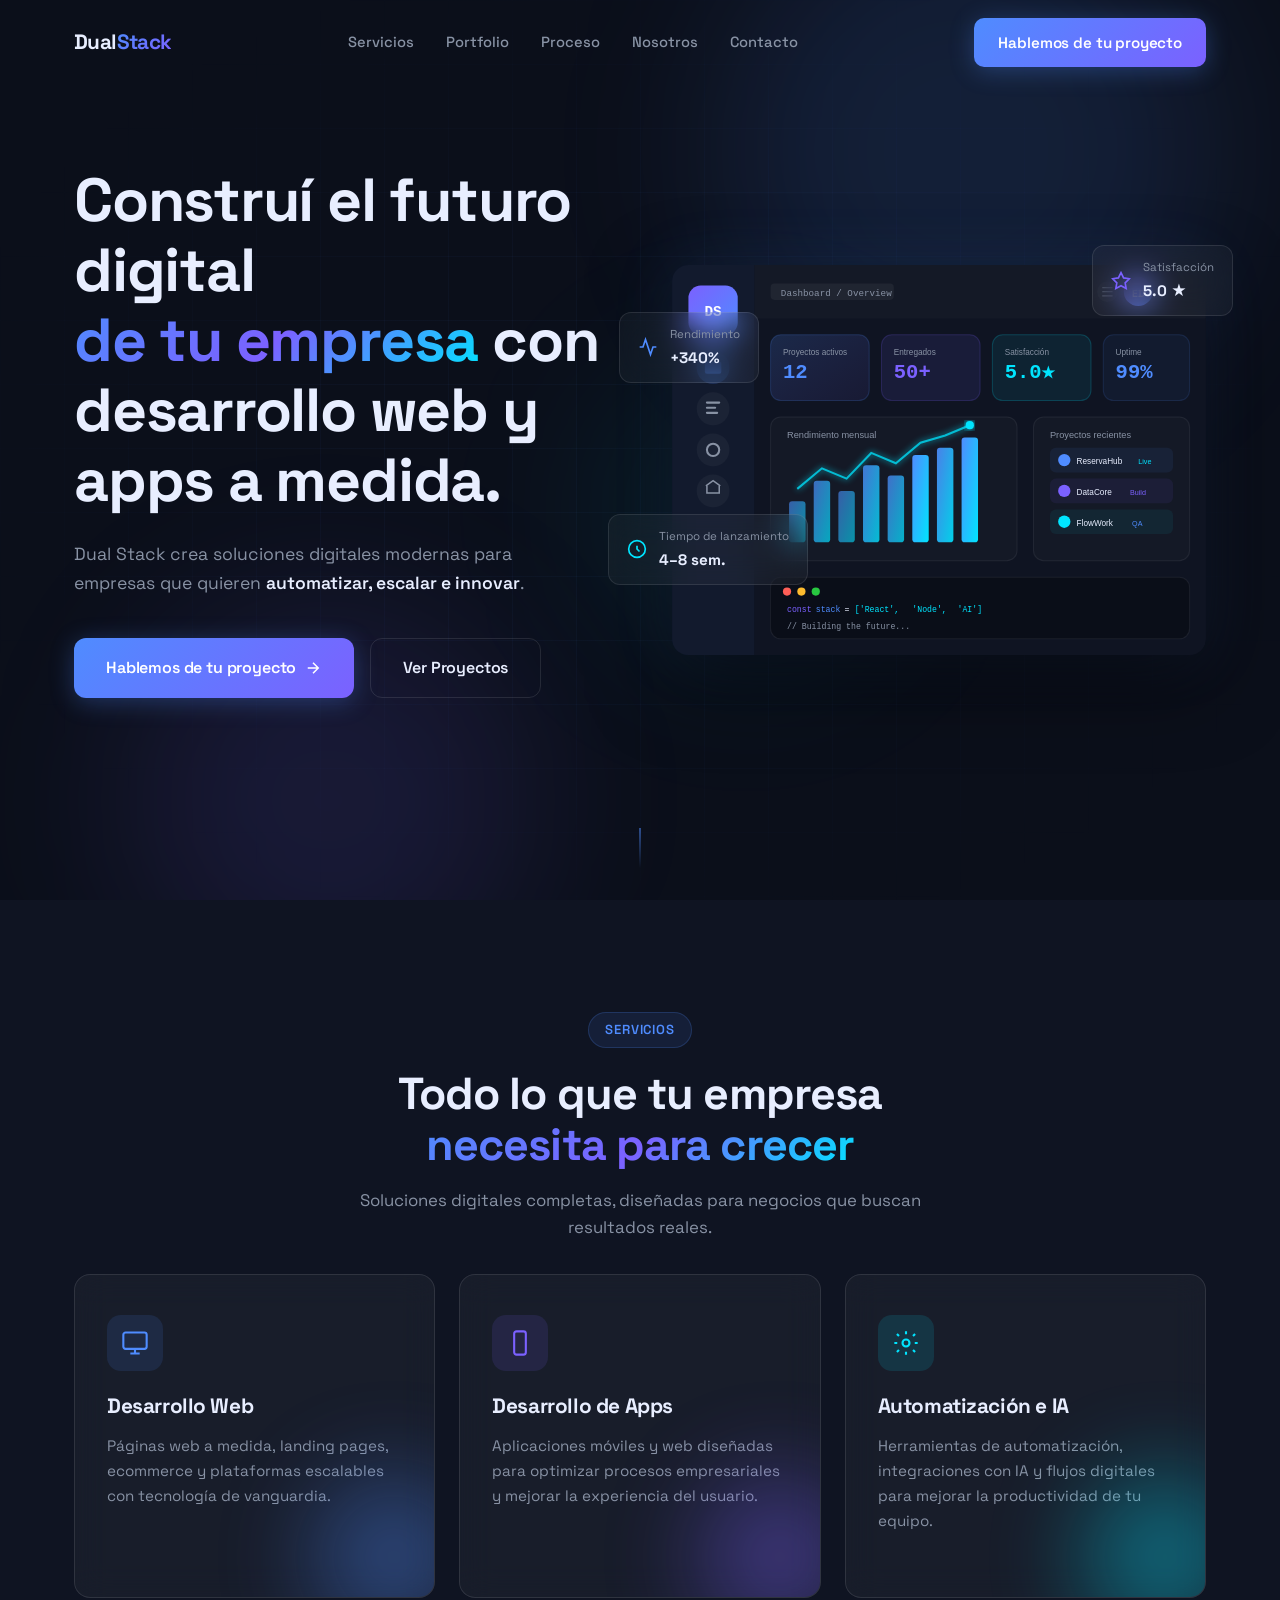
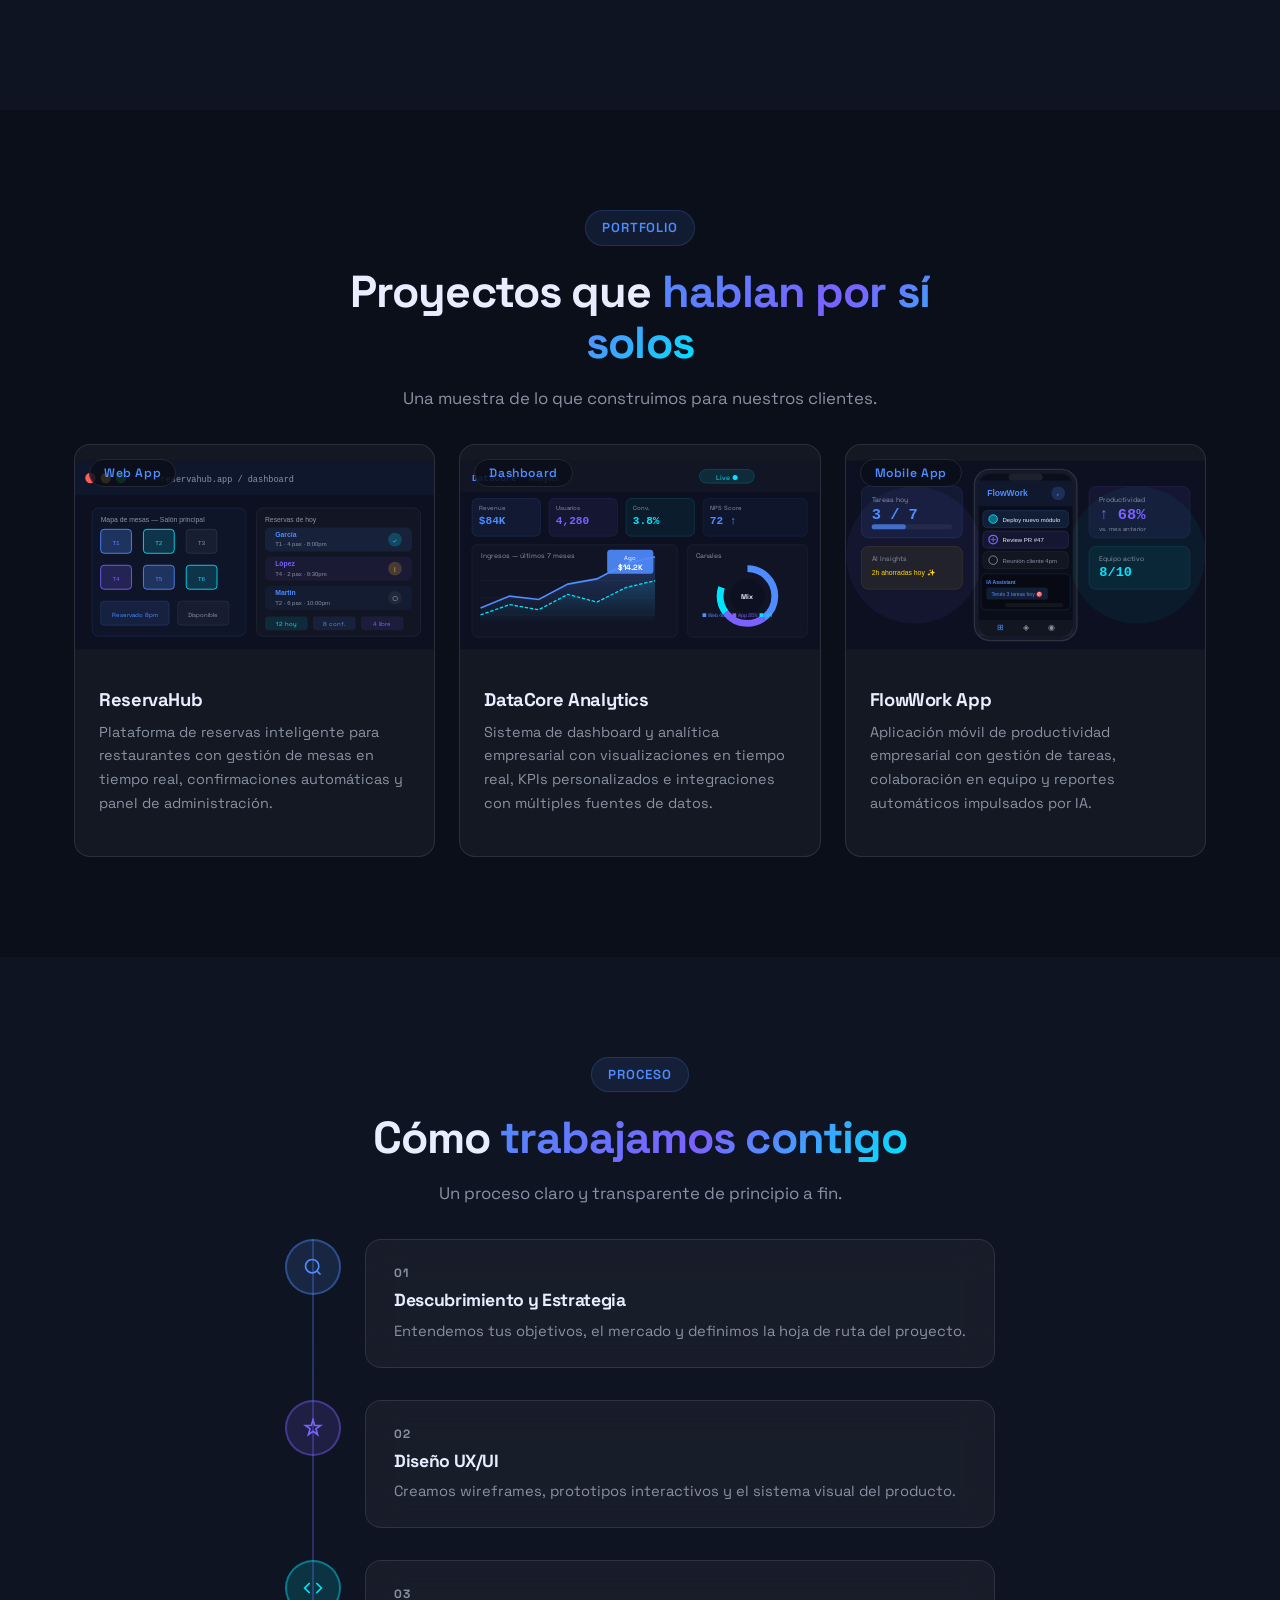
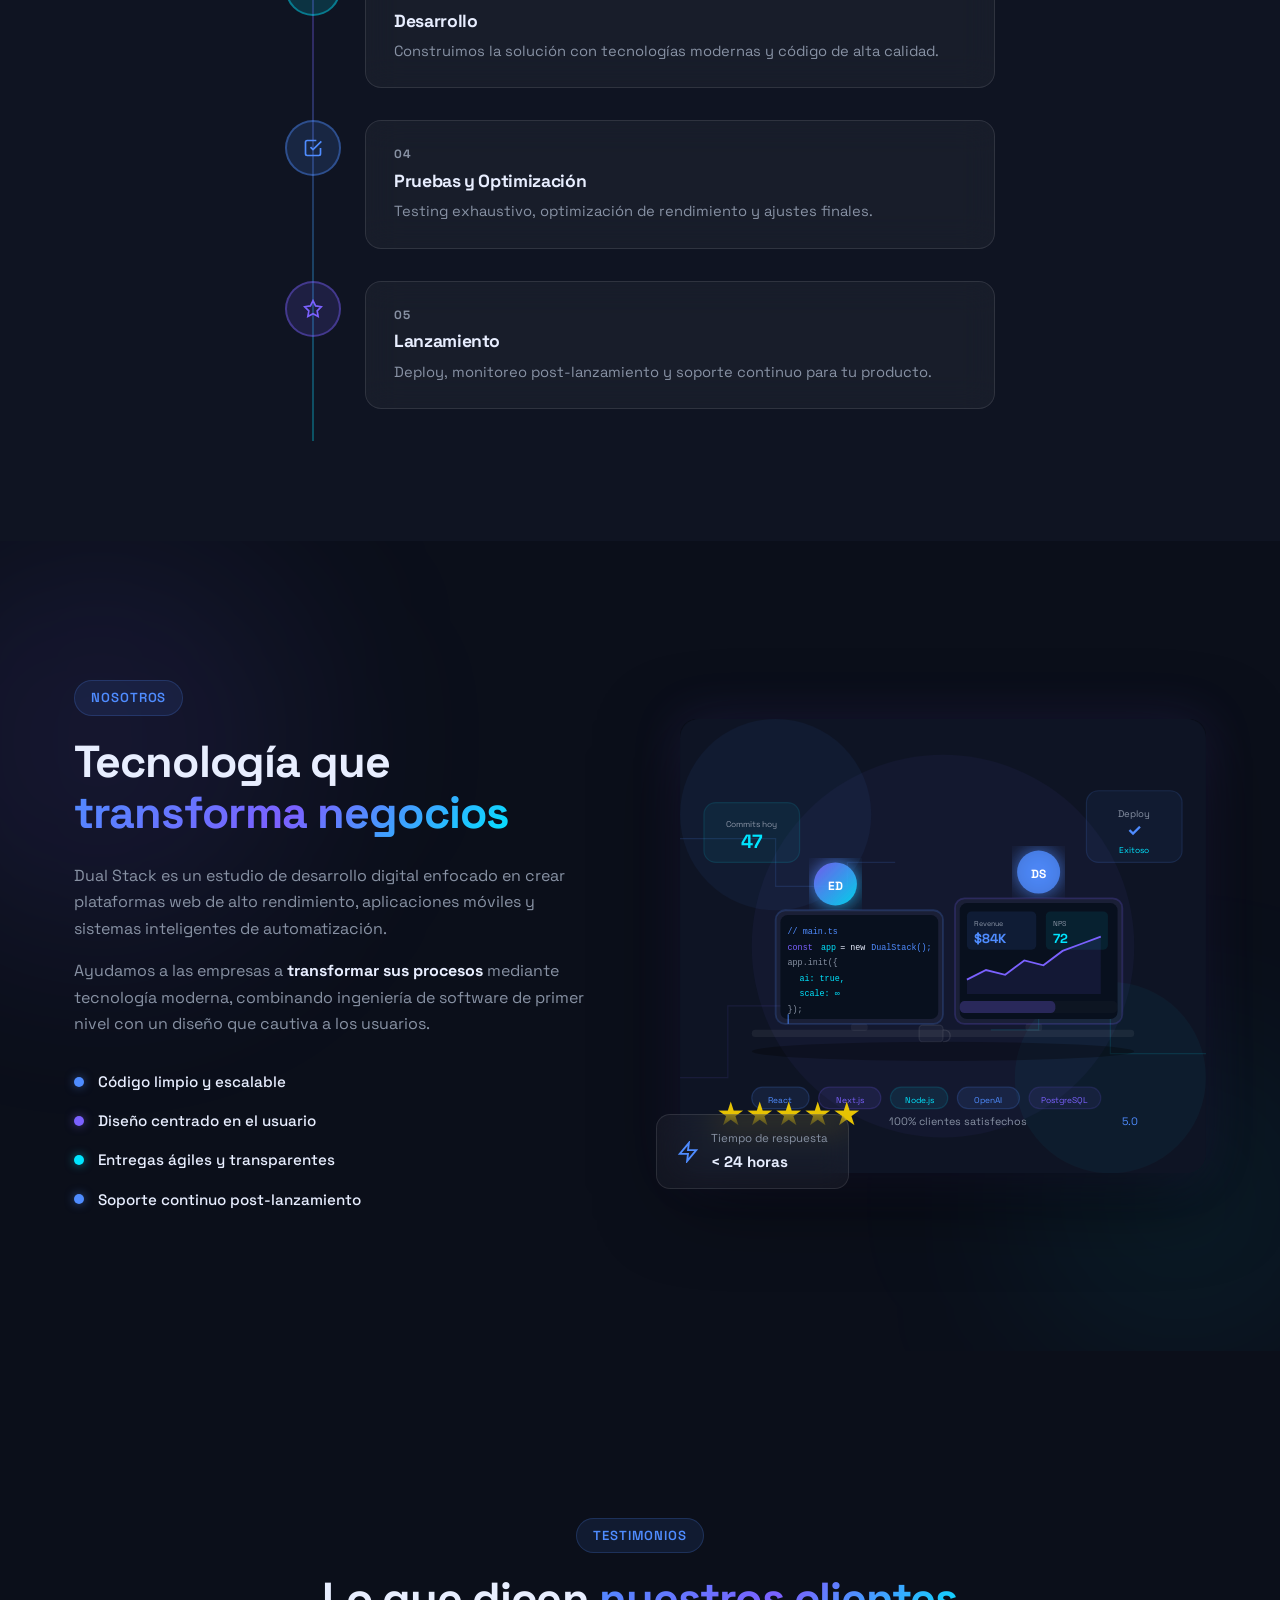
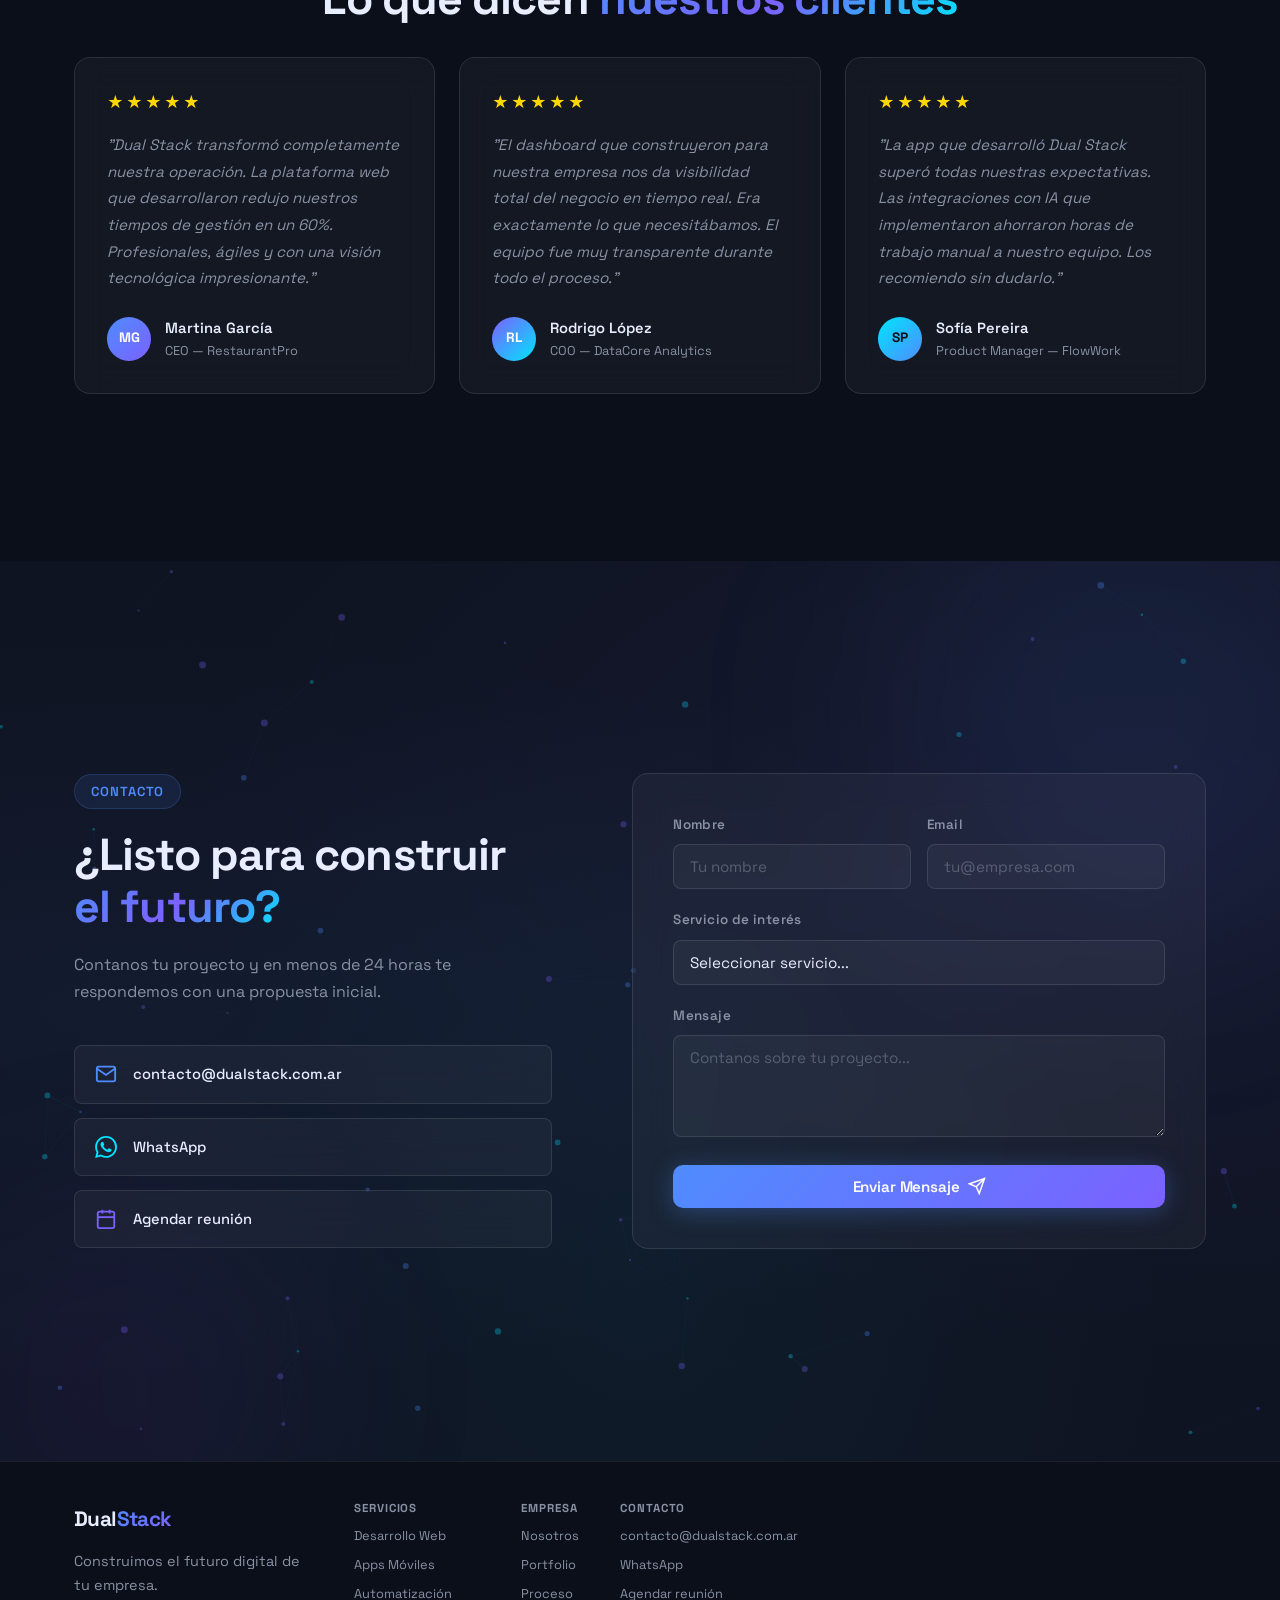
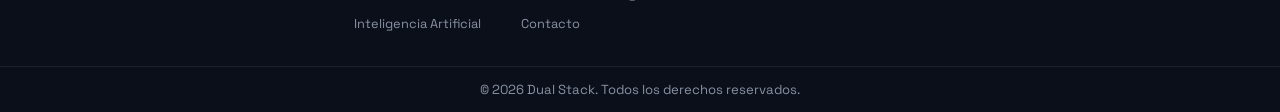
==== commit 8bdda0f1: "Solucion temporal para confirmar mail en vivo" ====
--- a/index.html
+++ b/index.html
@@ -717,7 +717,7 @@
         </div>
       </div>
       <div class="contact-form-wrap reveal">
-        <form class="contact-form glassmorphism" id="contact-form" action="https://formsubmit.co/ajax/contacto@dualstack.com.ar" method="POST" novalidate>
+        <form class="contact-form glassmorphism" id="contact-form" action="https://formsubmit.co/contacto@dualstack.com.ar" method="POST">
           <input type="hidden" name="_captcha" value="false">
           <input type="hidden" name="_template" value="table">
           <div class="form-row">
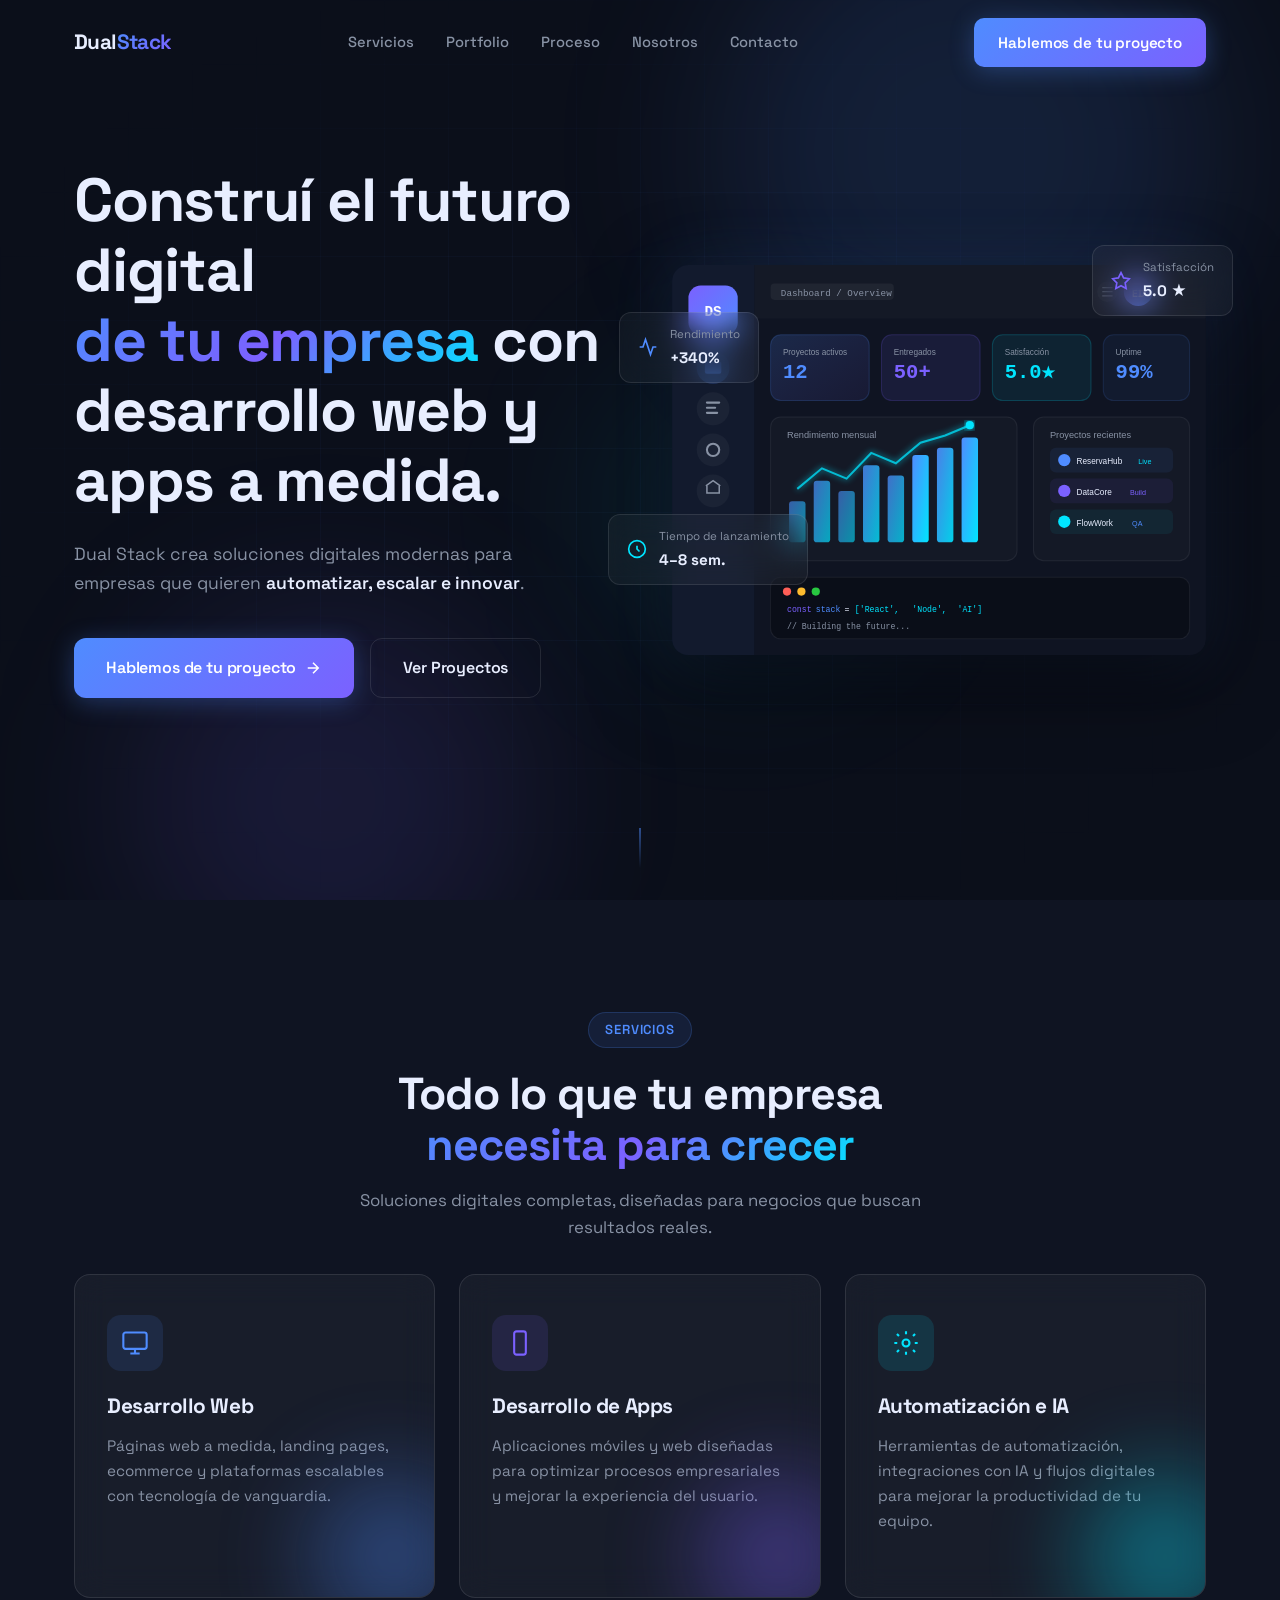
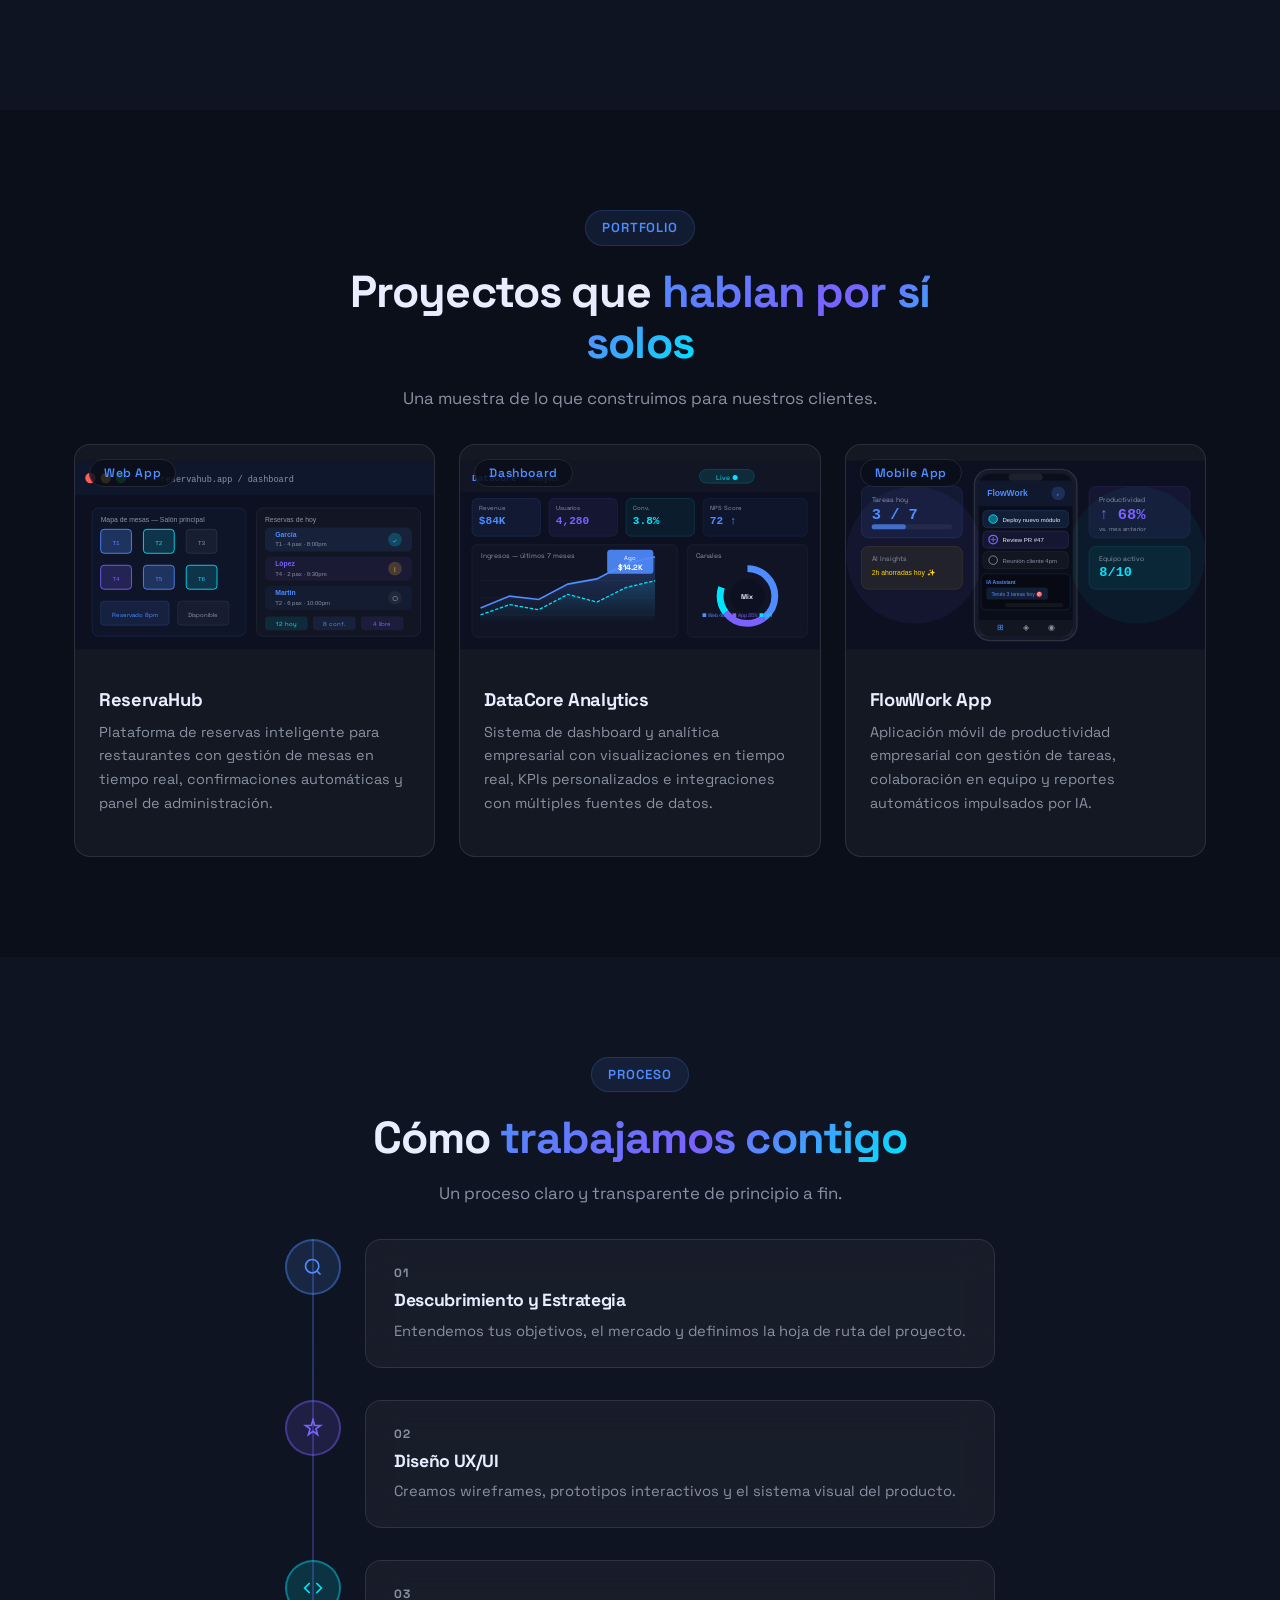
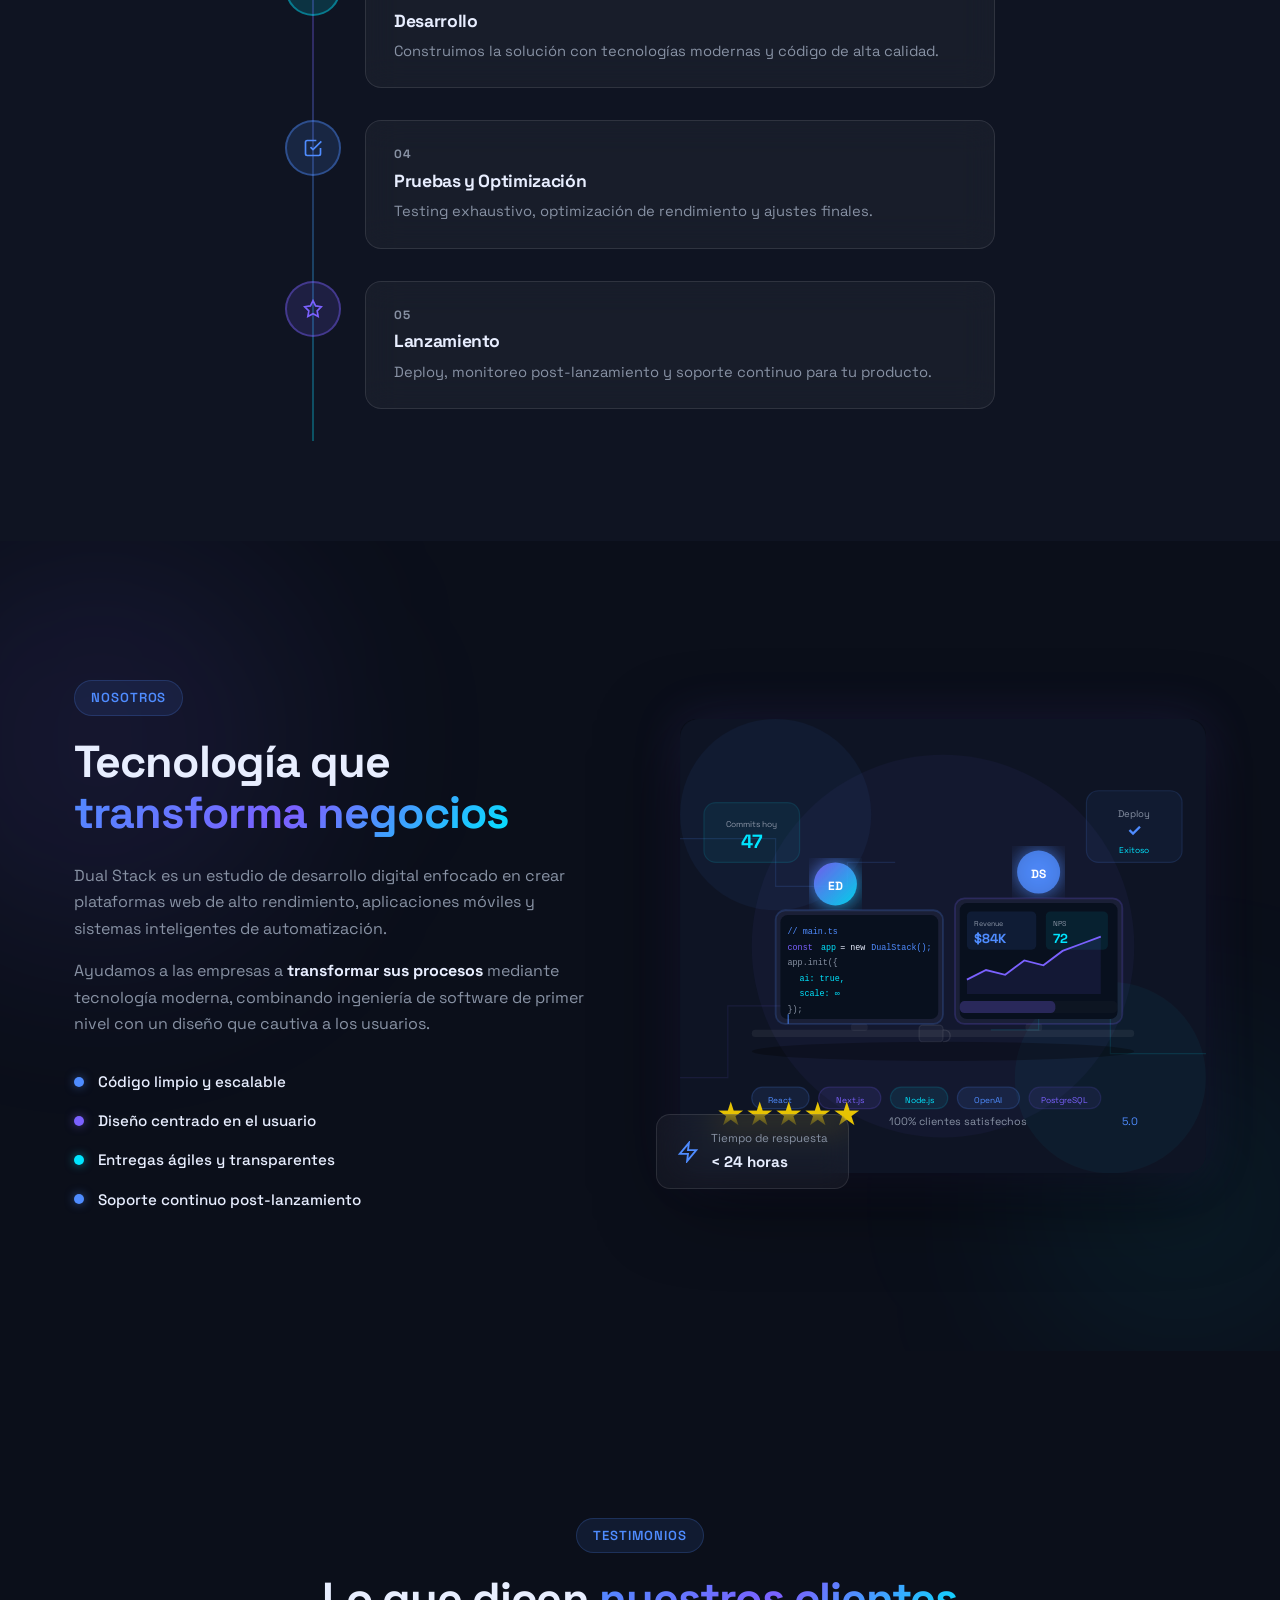
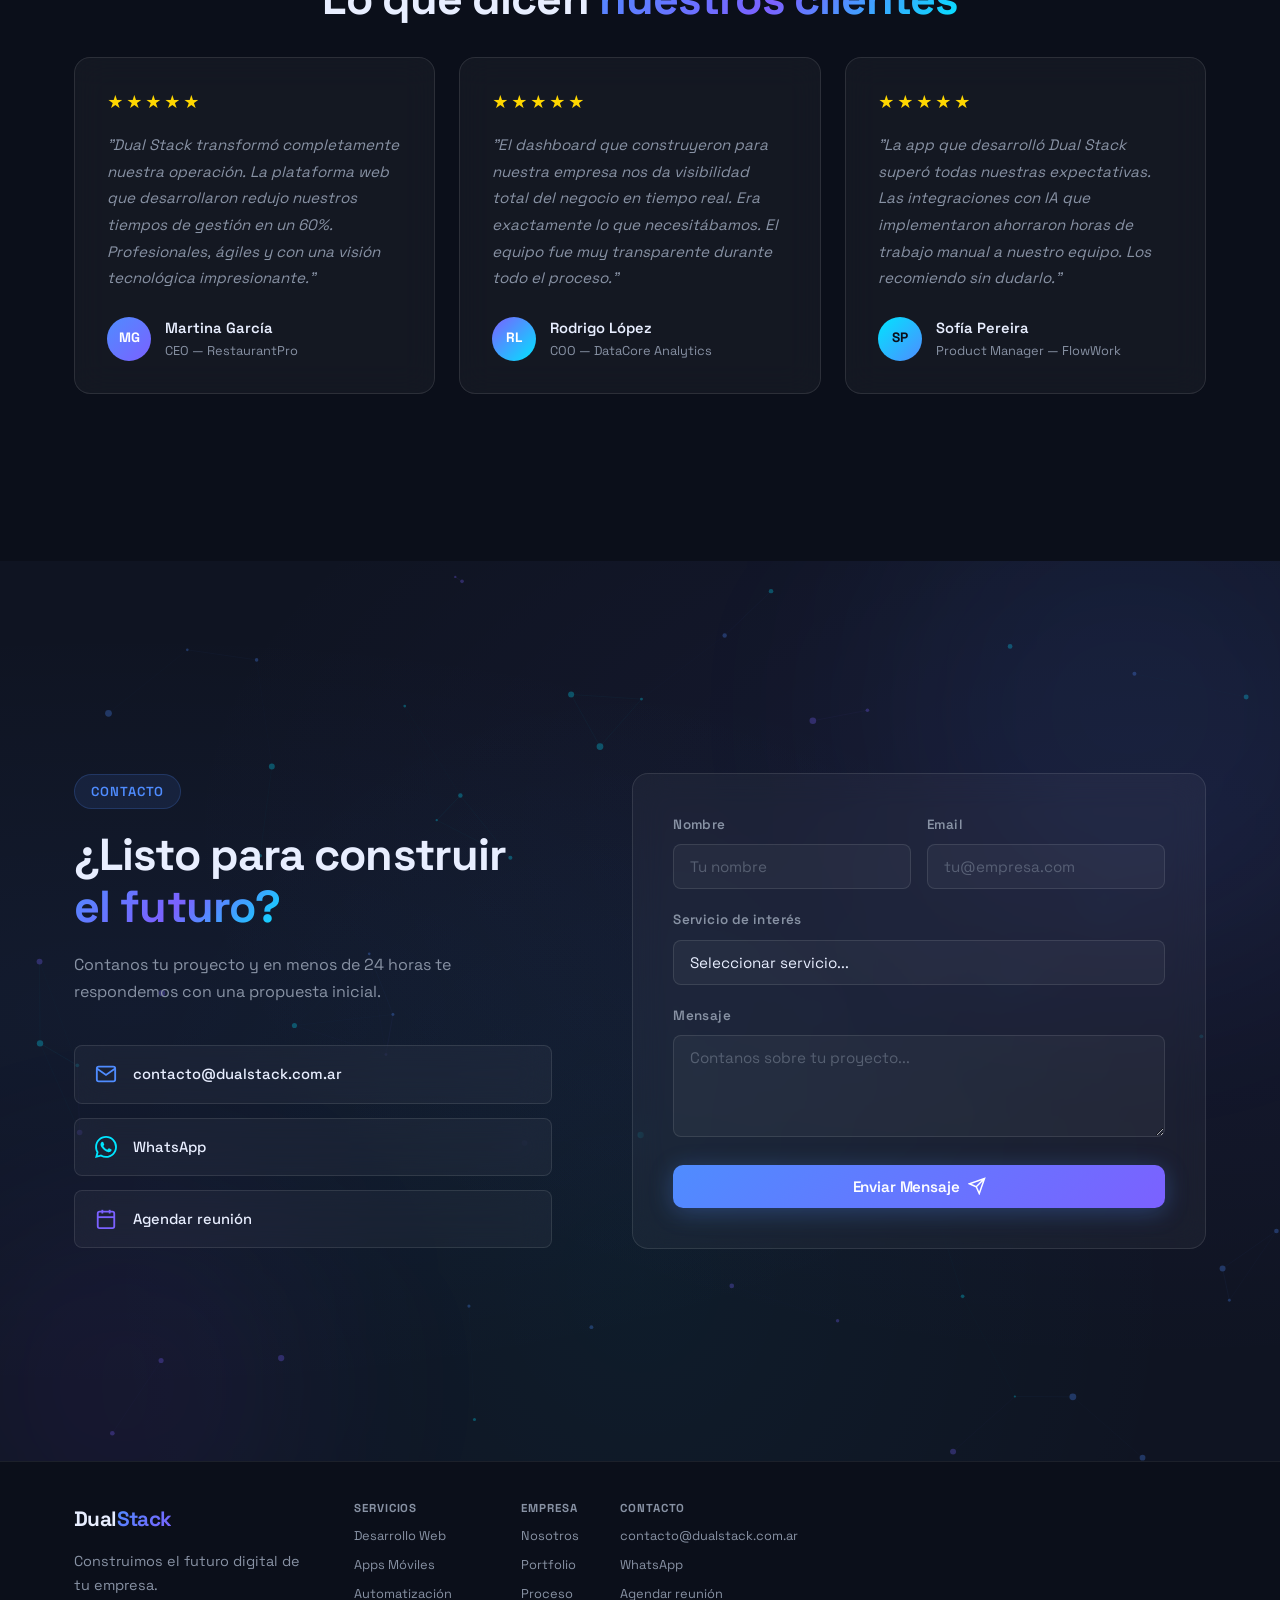
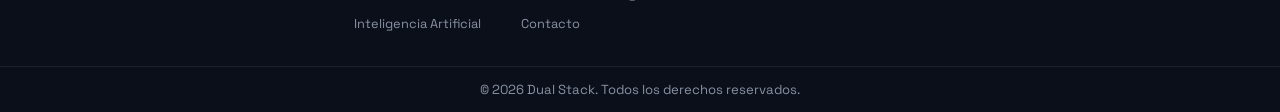
==== commit 7fa65aa9: "Completado: activa envio AJAX silencioso sin redireccion" ====
--- a/index.html
+++ b/index.html
@@ -717,7 +717,7 @@
         </div>
       </div>
       <div class="contact-form-wrap reveal">
-        <form class="contact-form glassmorphism" id="contact-form" action="https://formsubmit.co/contacto@dualstack.com.ar" method="POST">
+        <form class="contact-form glassmorphism" id="contact-form" action="https://formsubmit.co/ajax/contacto@dualstack.com.ar" method="POST" novalidate>
           <input type="hidden" name="_captcha" value="false">
           <input type="hidden" name="_template" value="table">
           <div class="form-row">
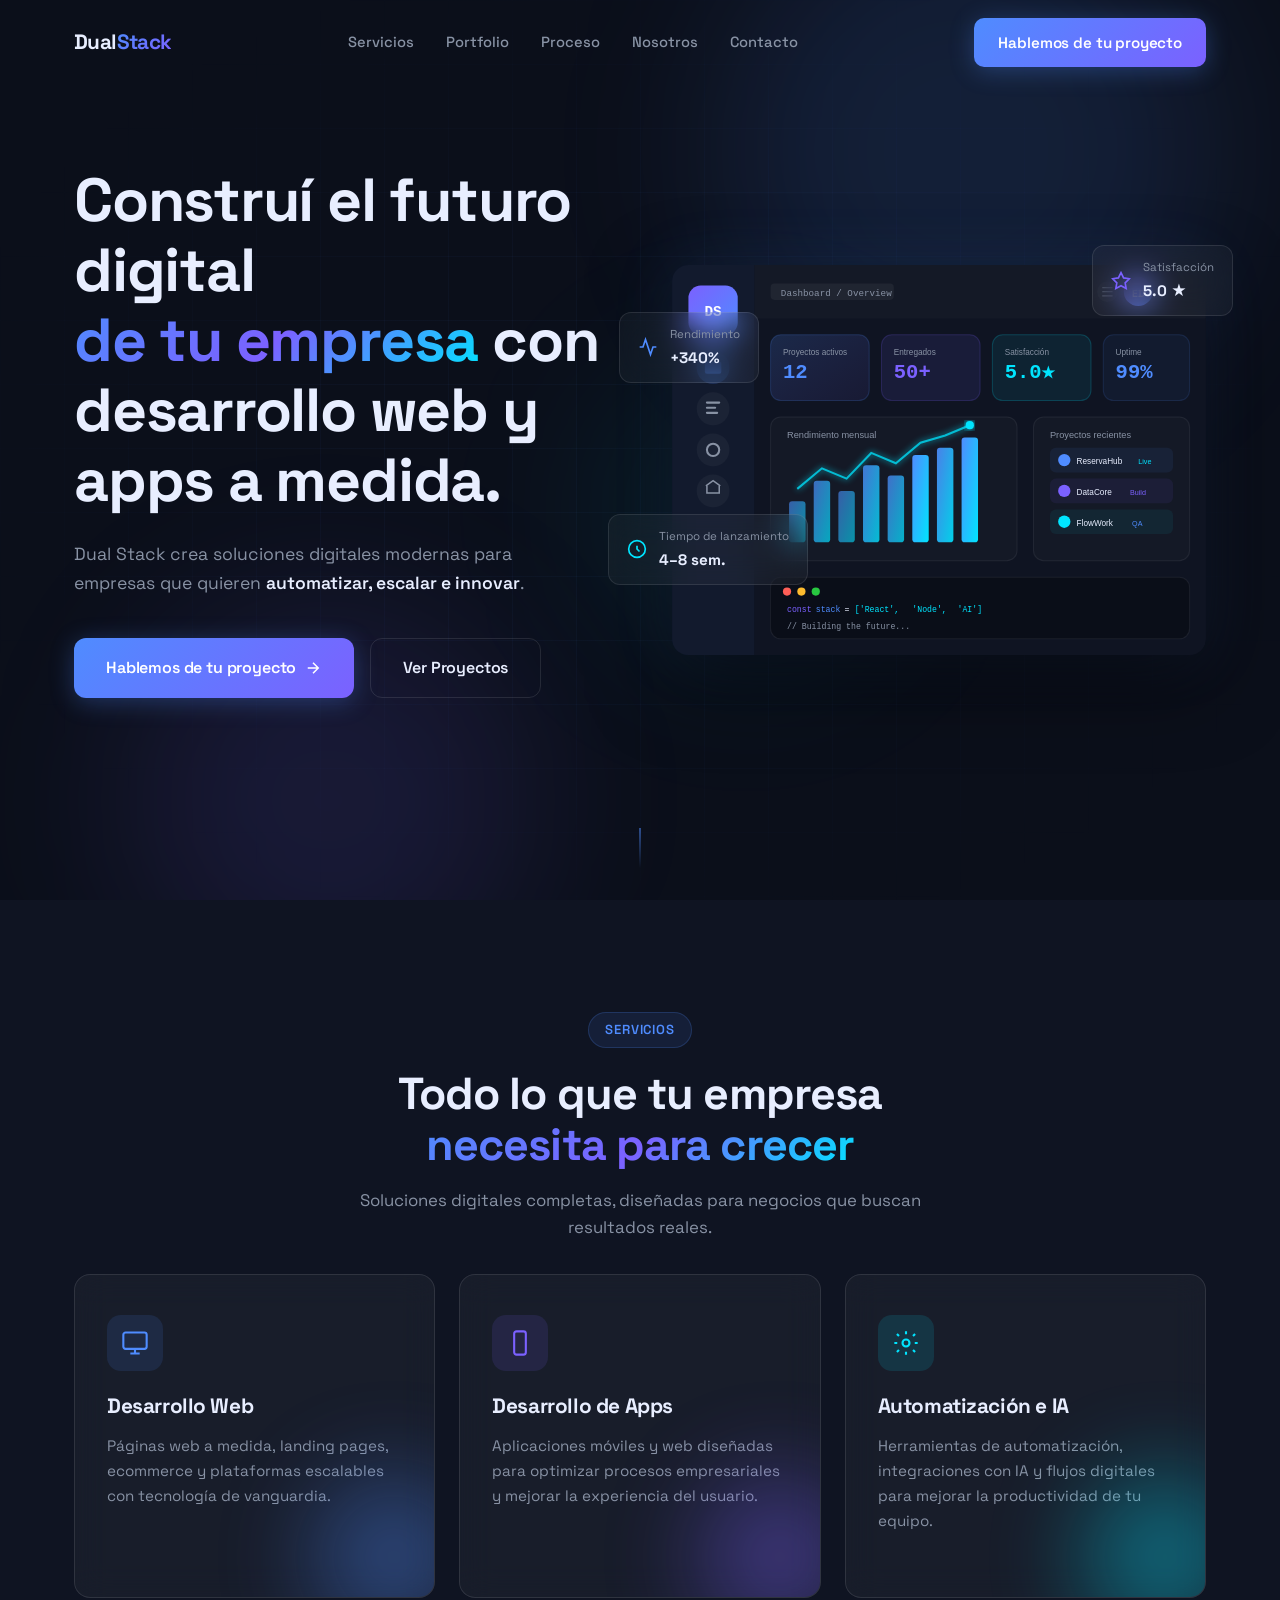
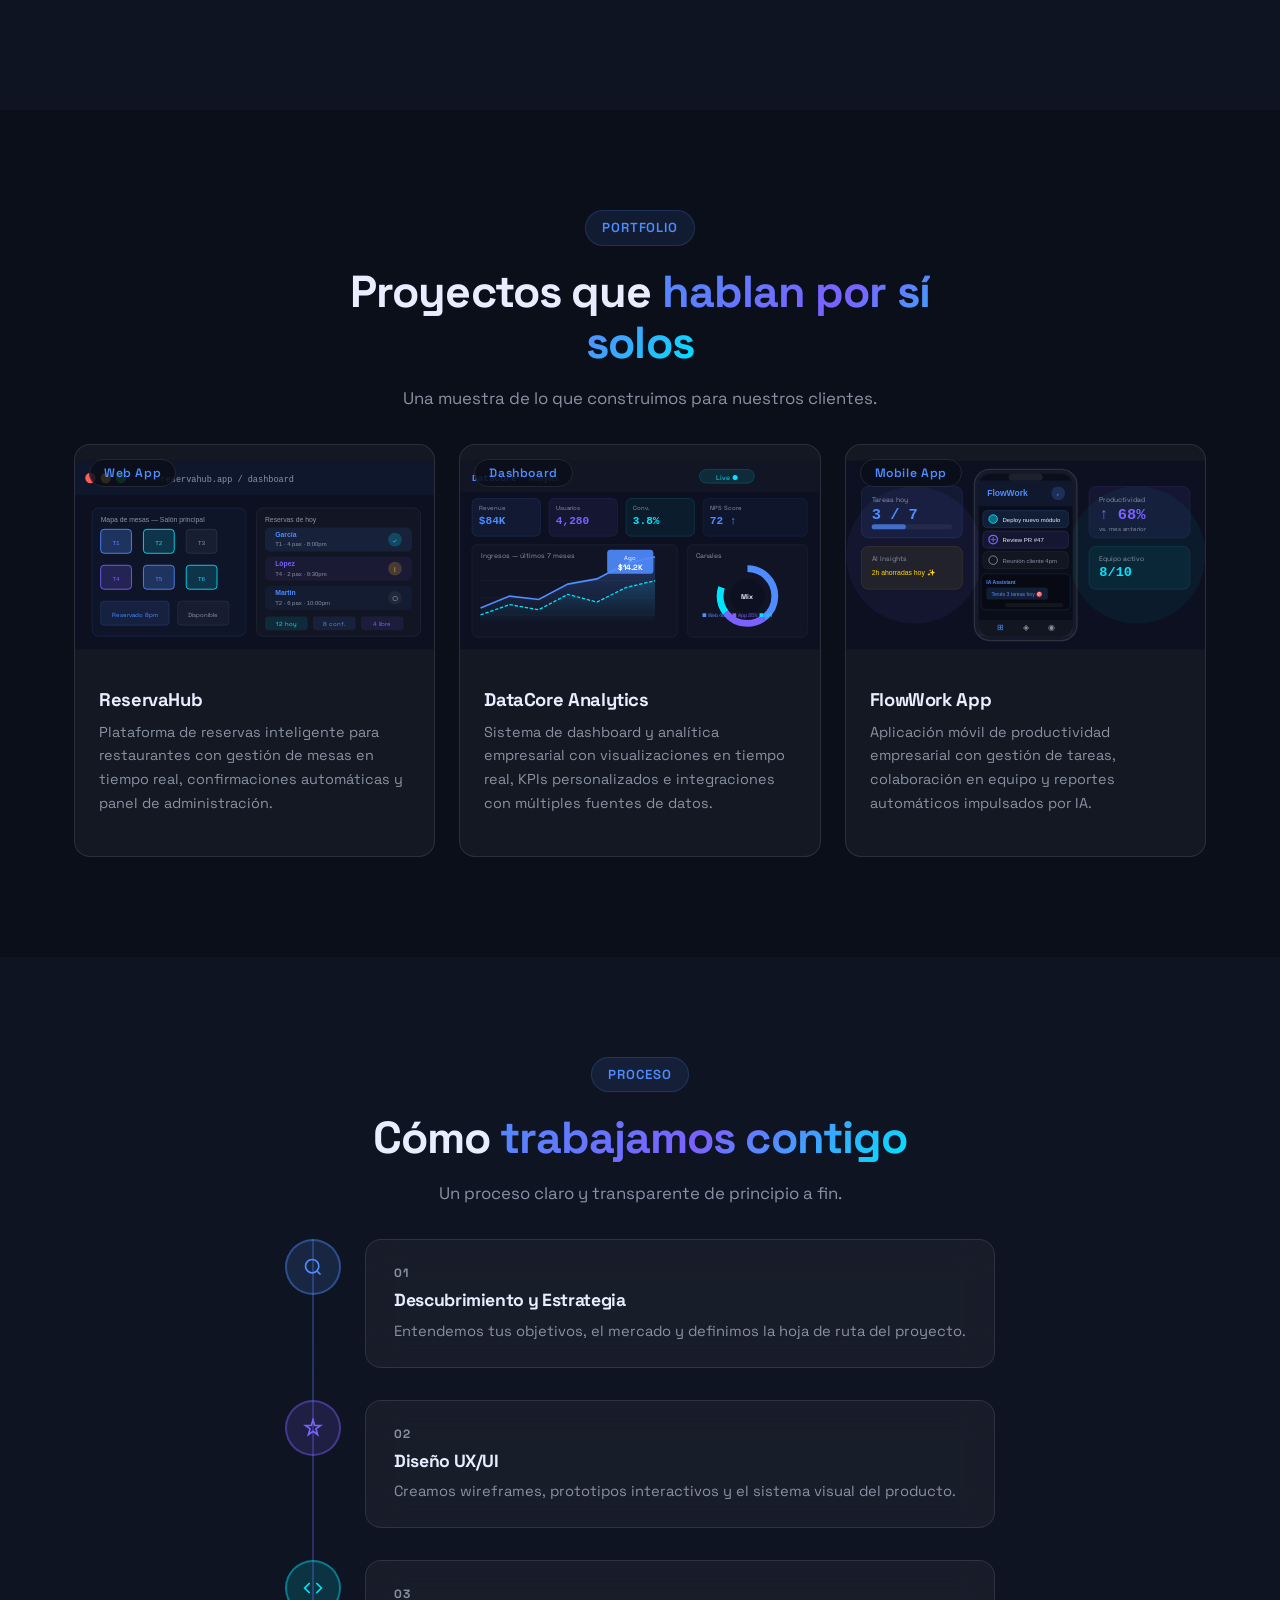
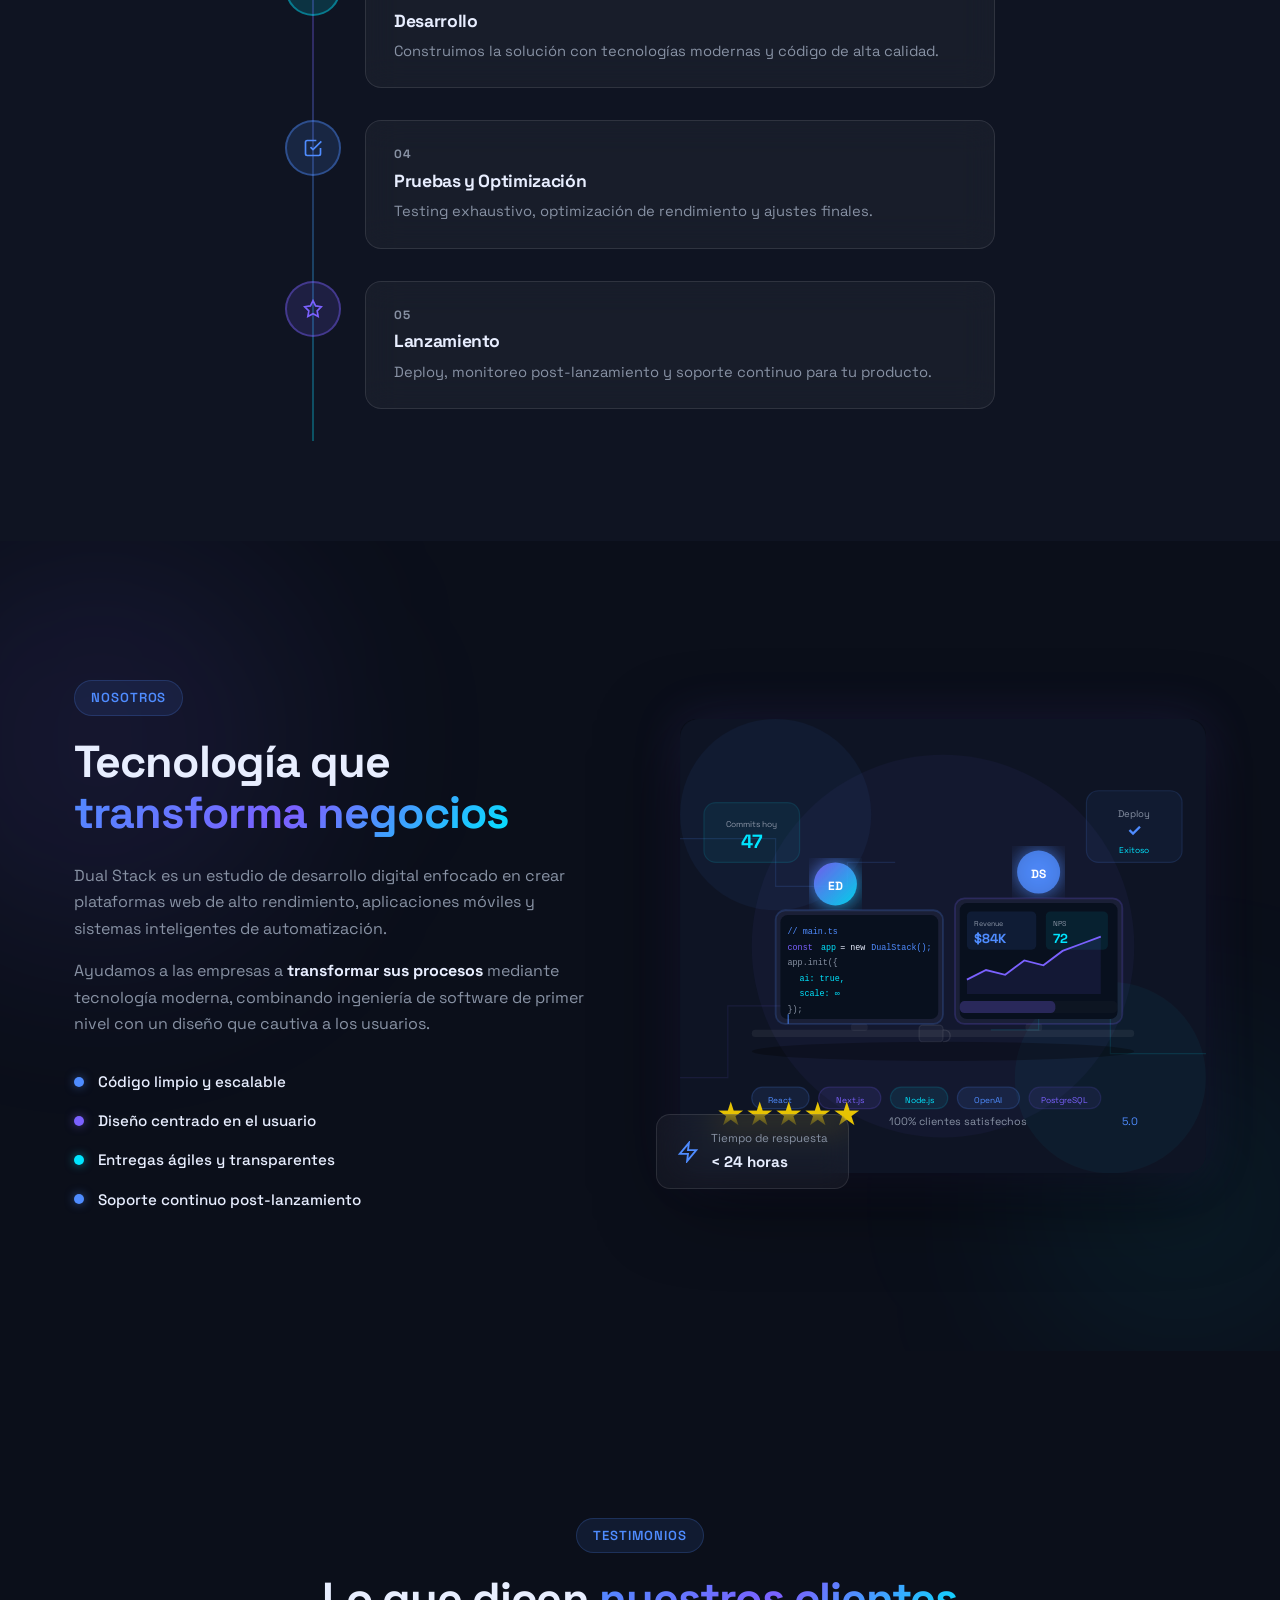
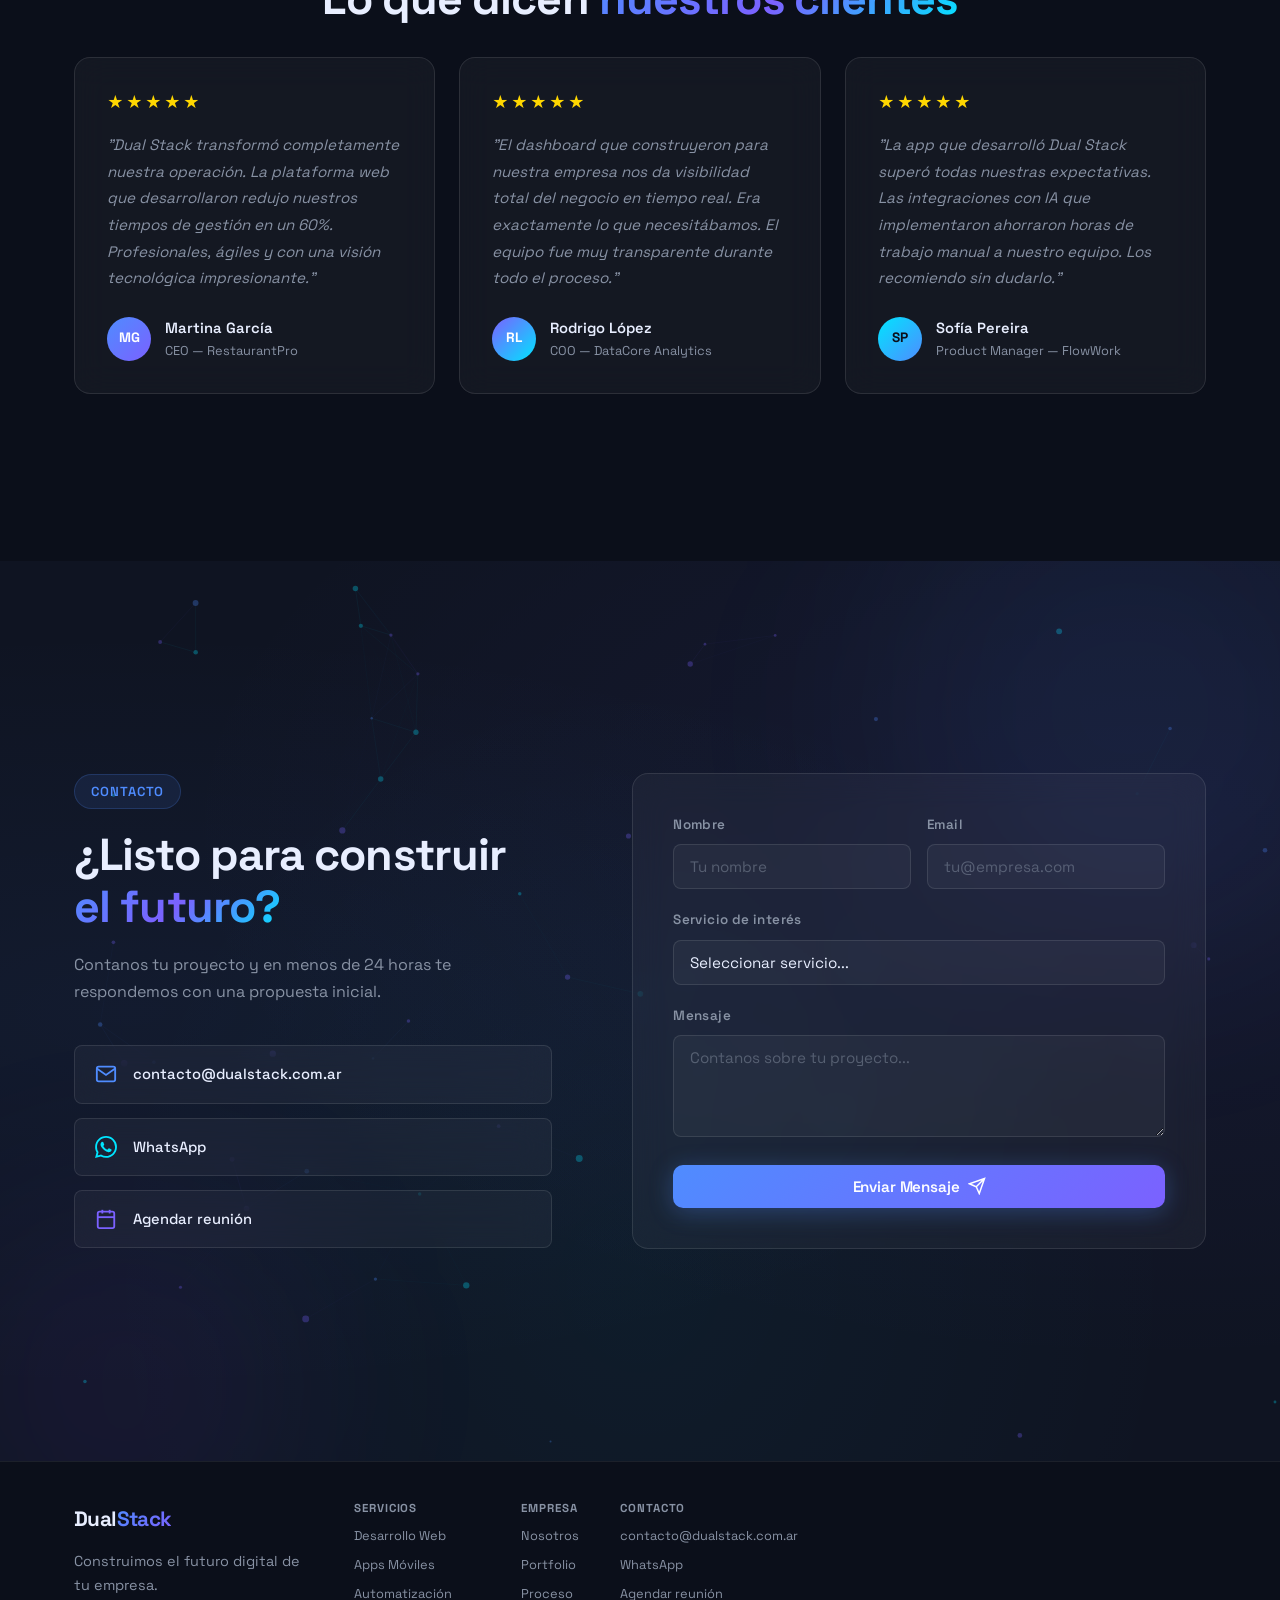
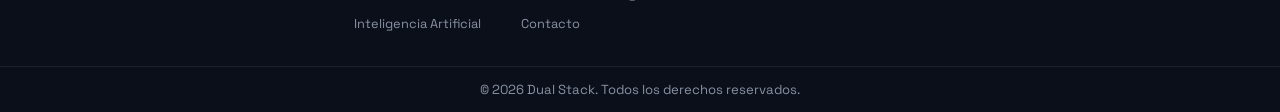
==== commit 0ab3dcb7: "Fuerza carga de version JS AJAX" ====
--- a/index.html
+++ b/index.html
@@ -792,6 +792,6 @@
     </div>
   </footer>
 
-  <script src="main.js"></script>
+  <script src="main.js?v=2"></script>
 </body>
 </html>
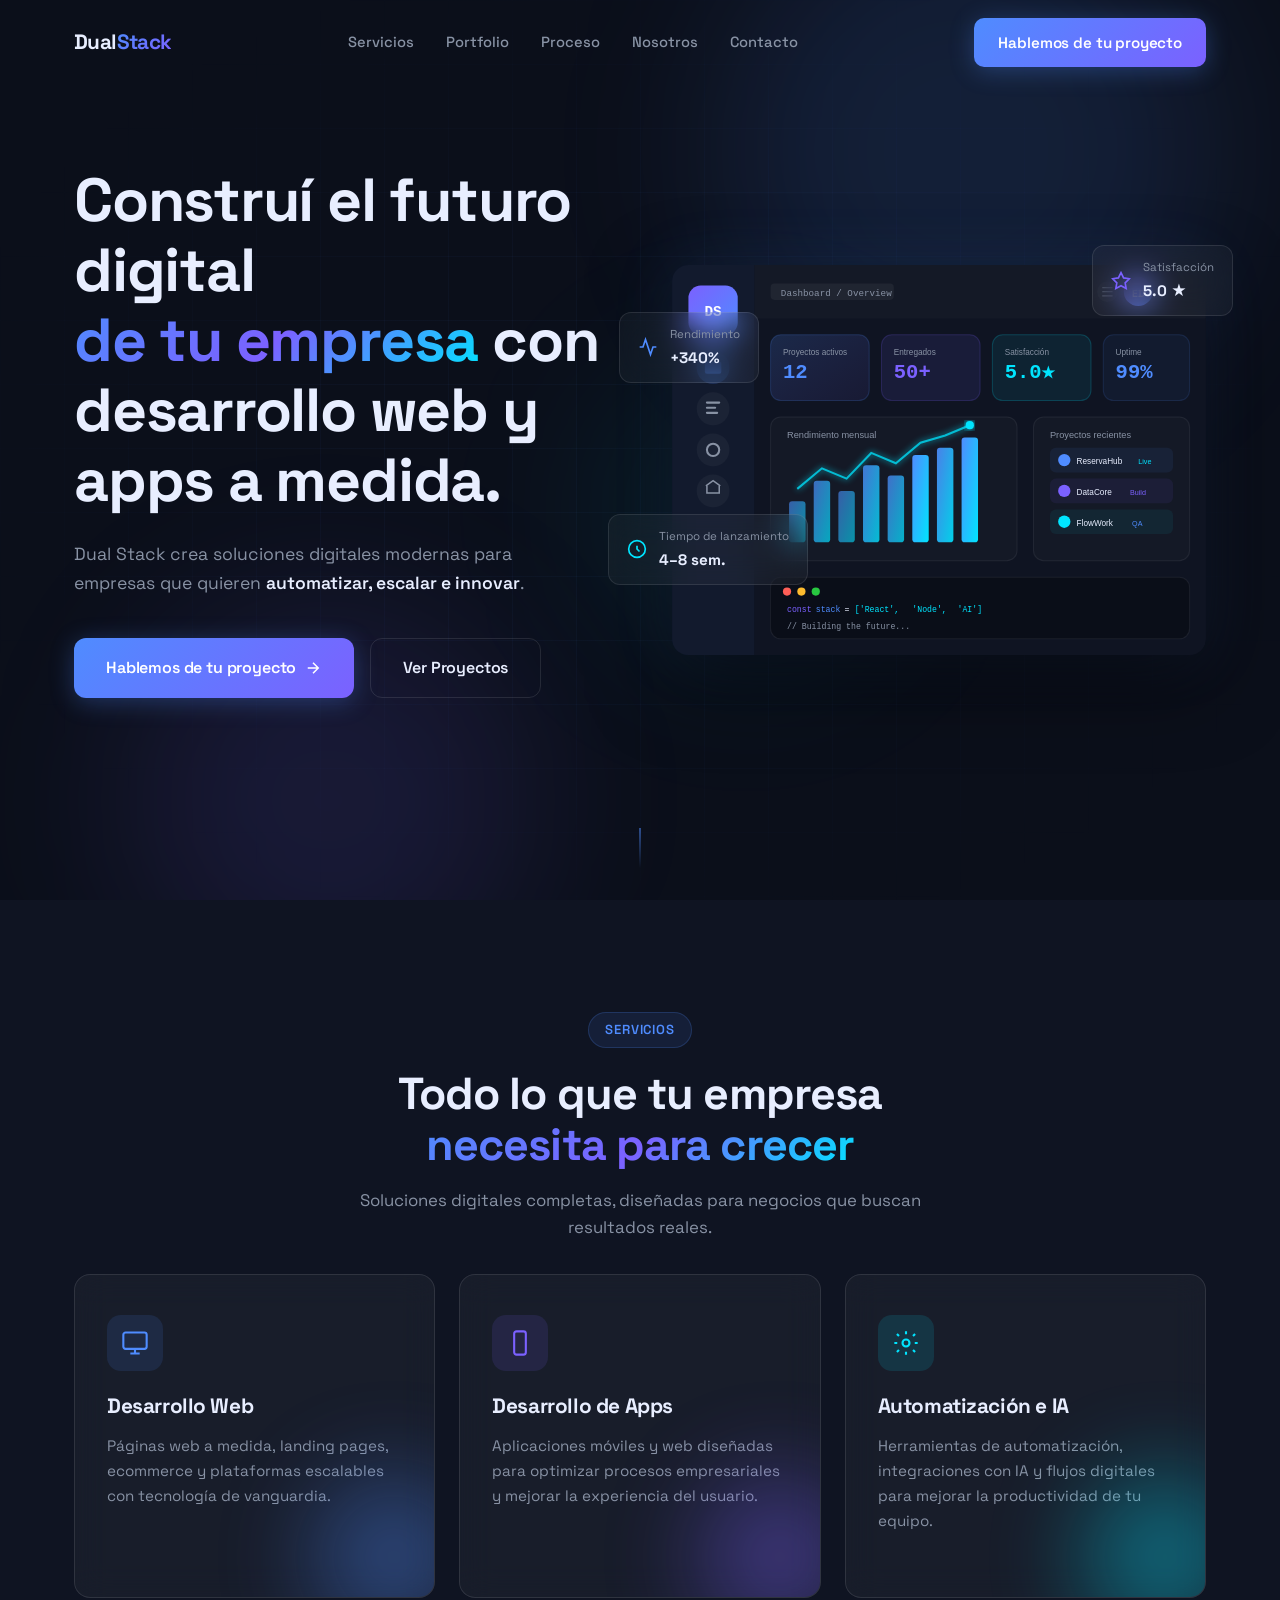
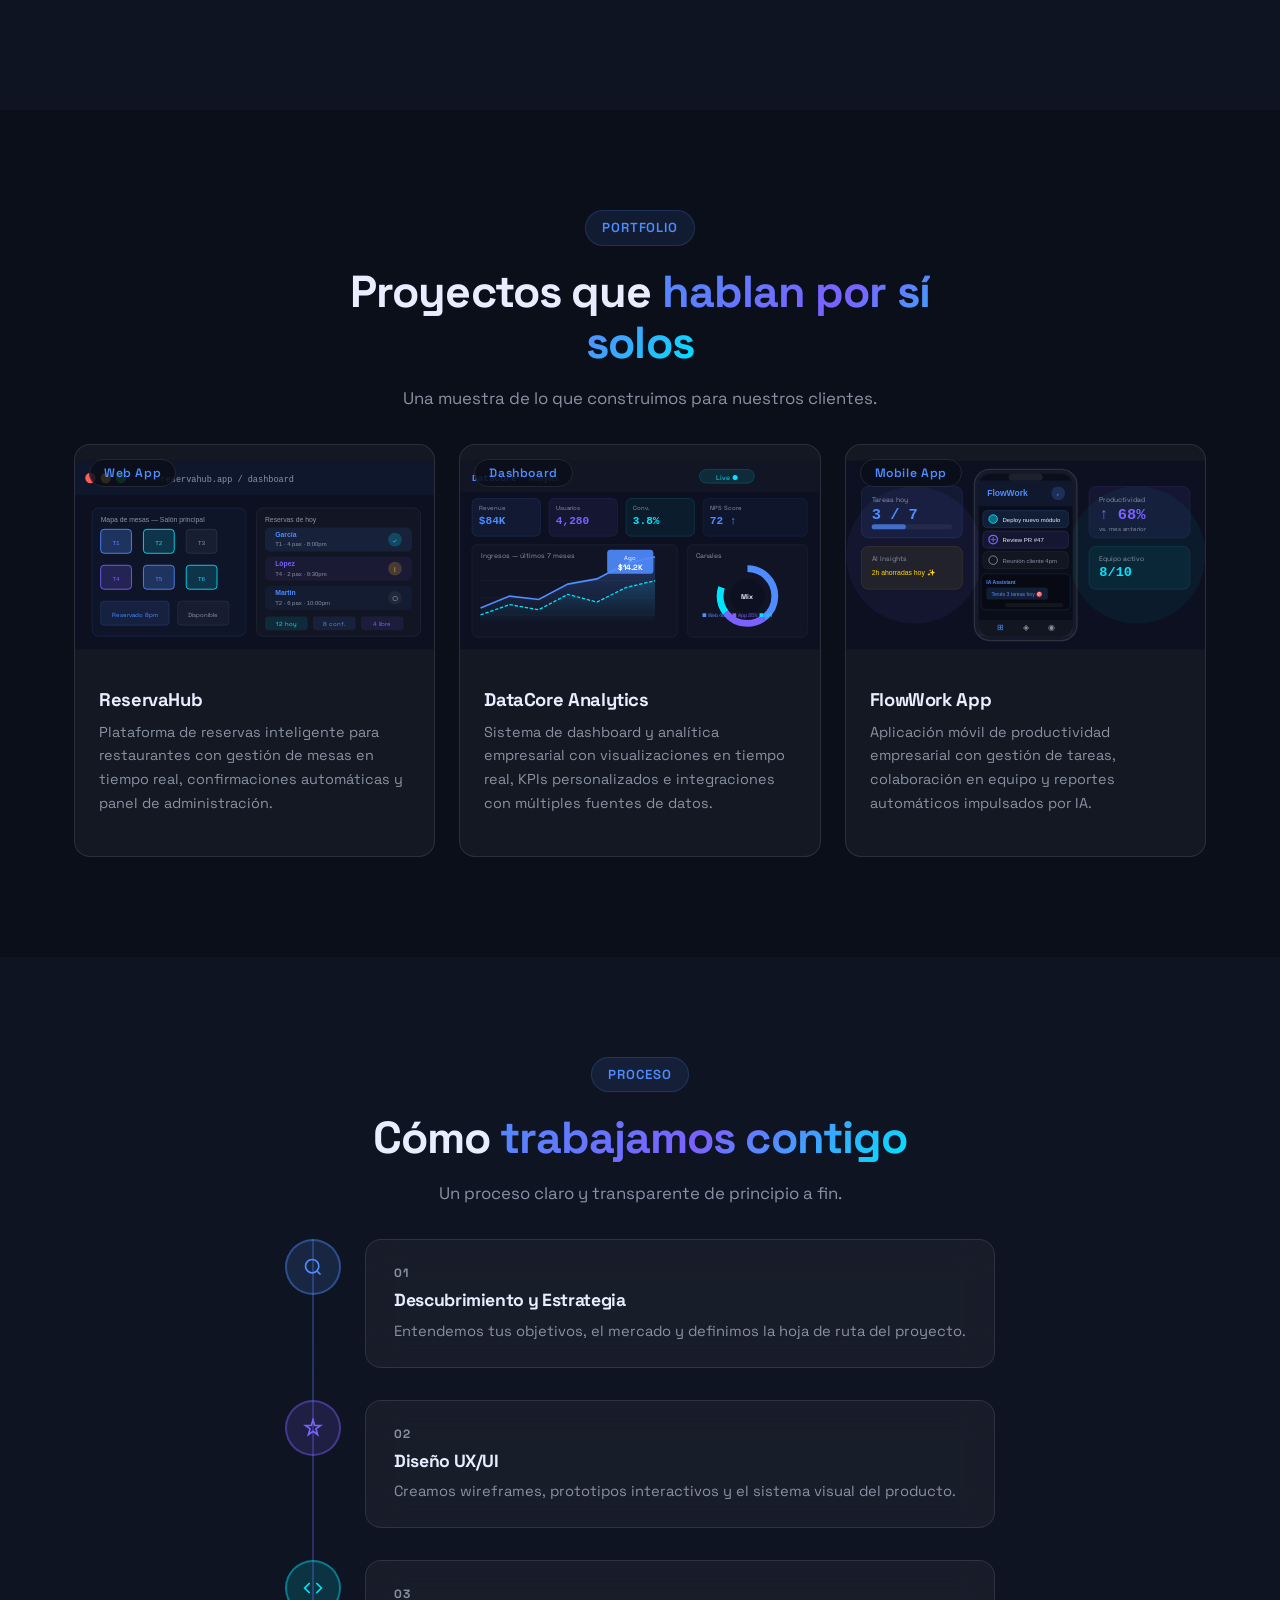
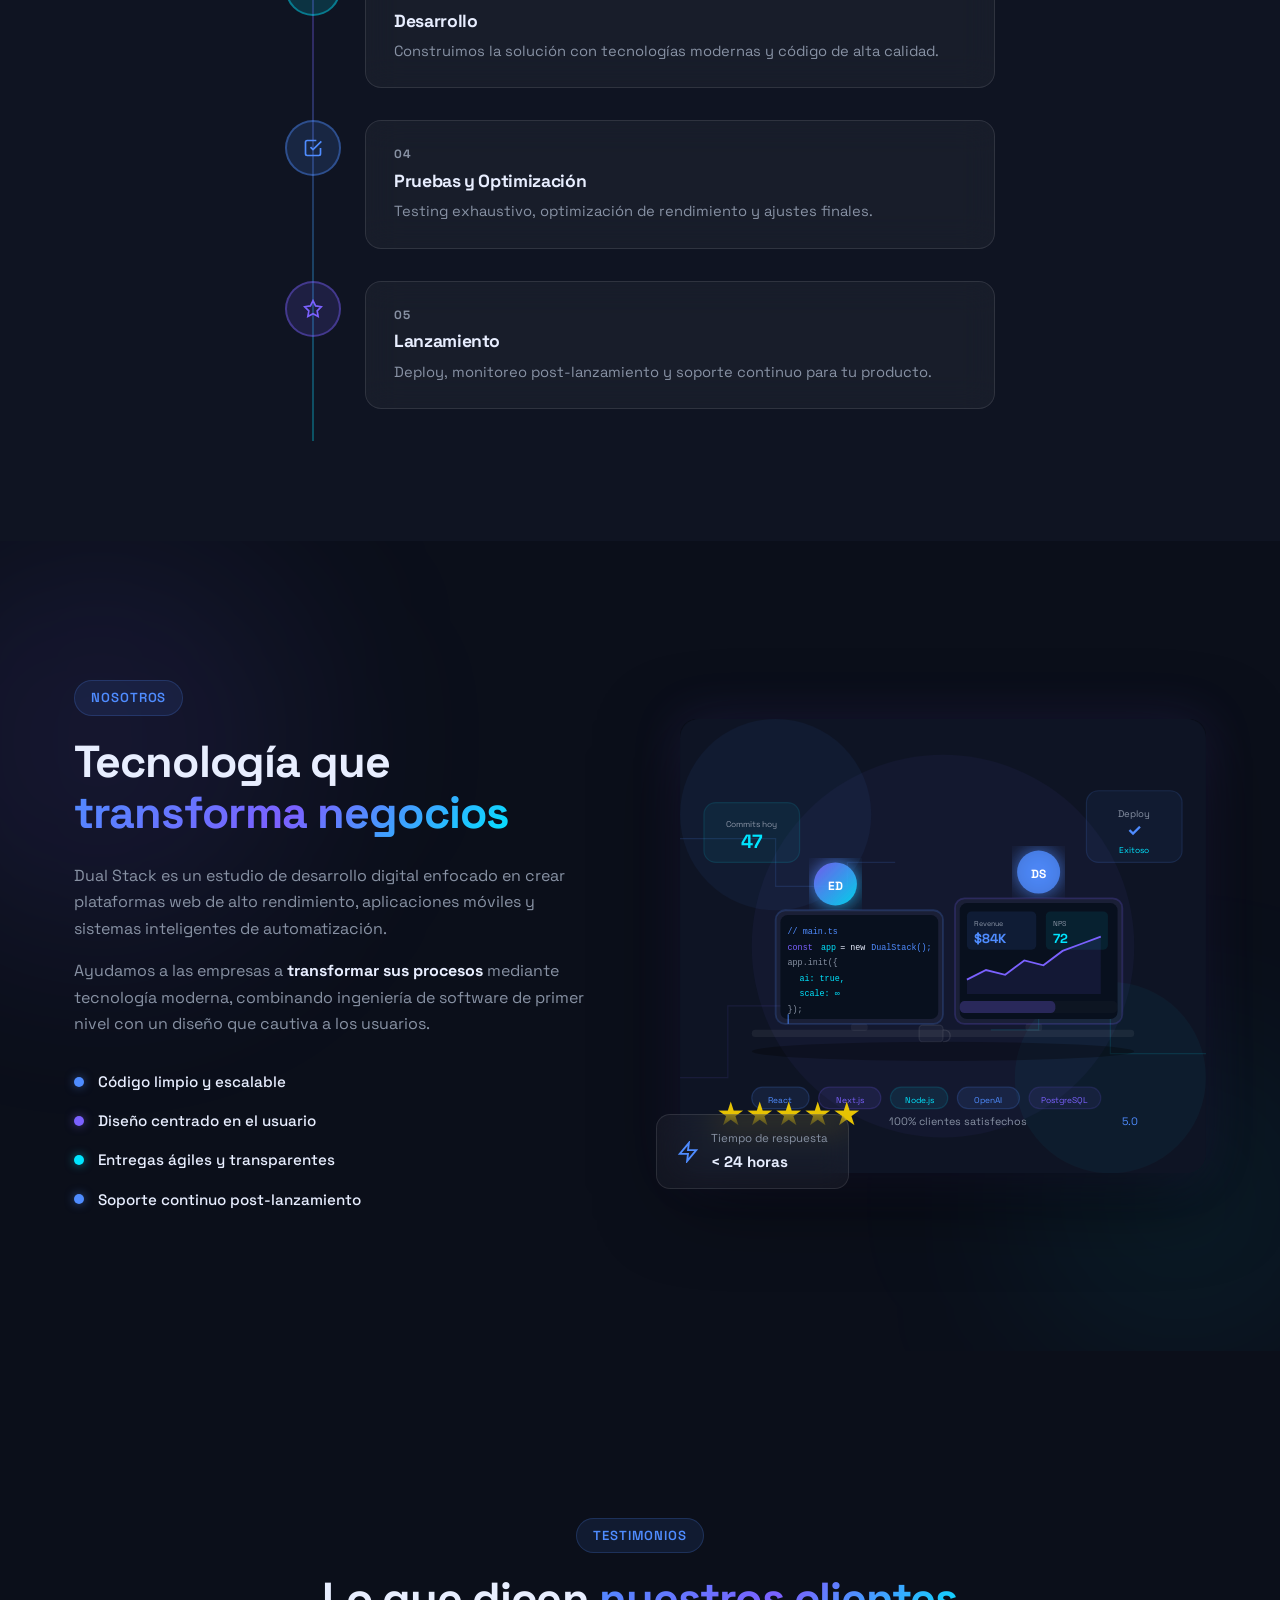
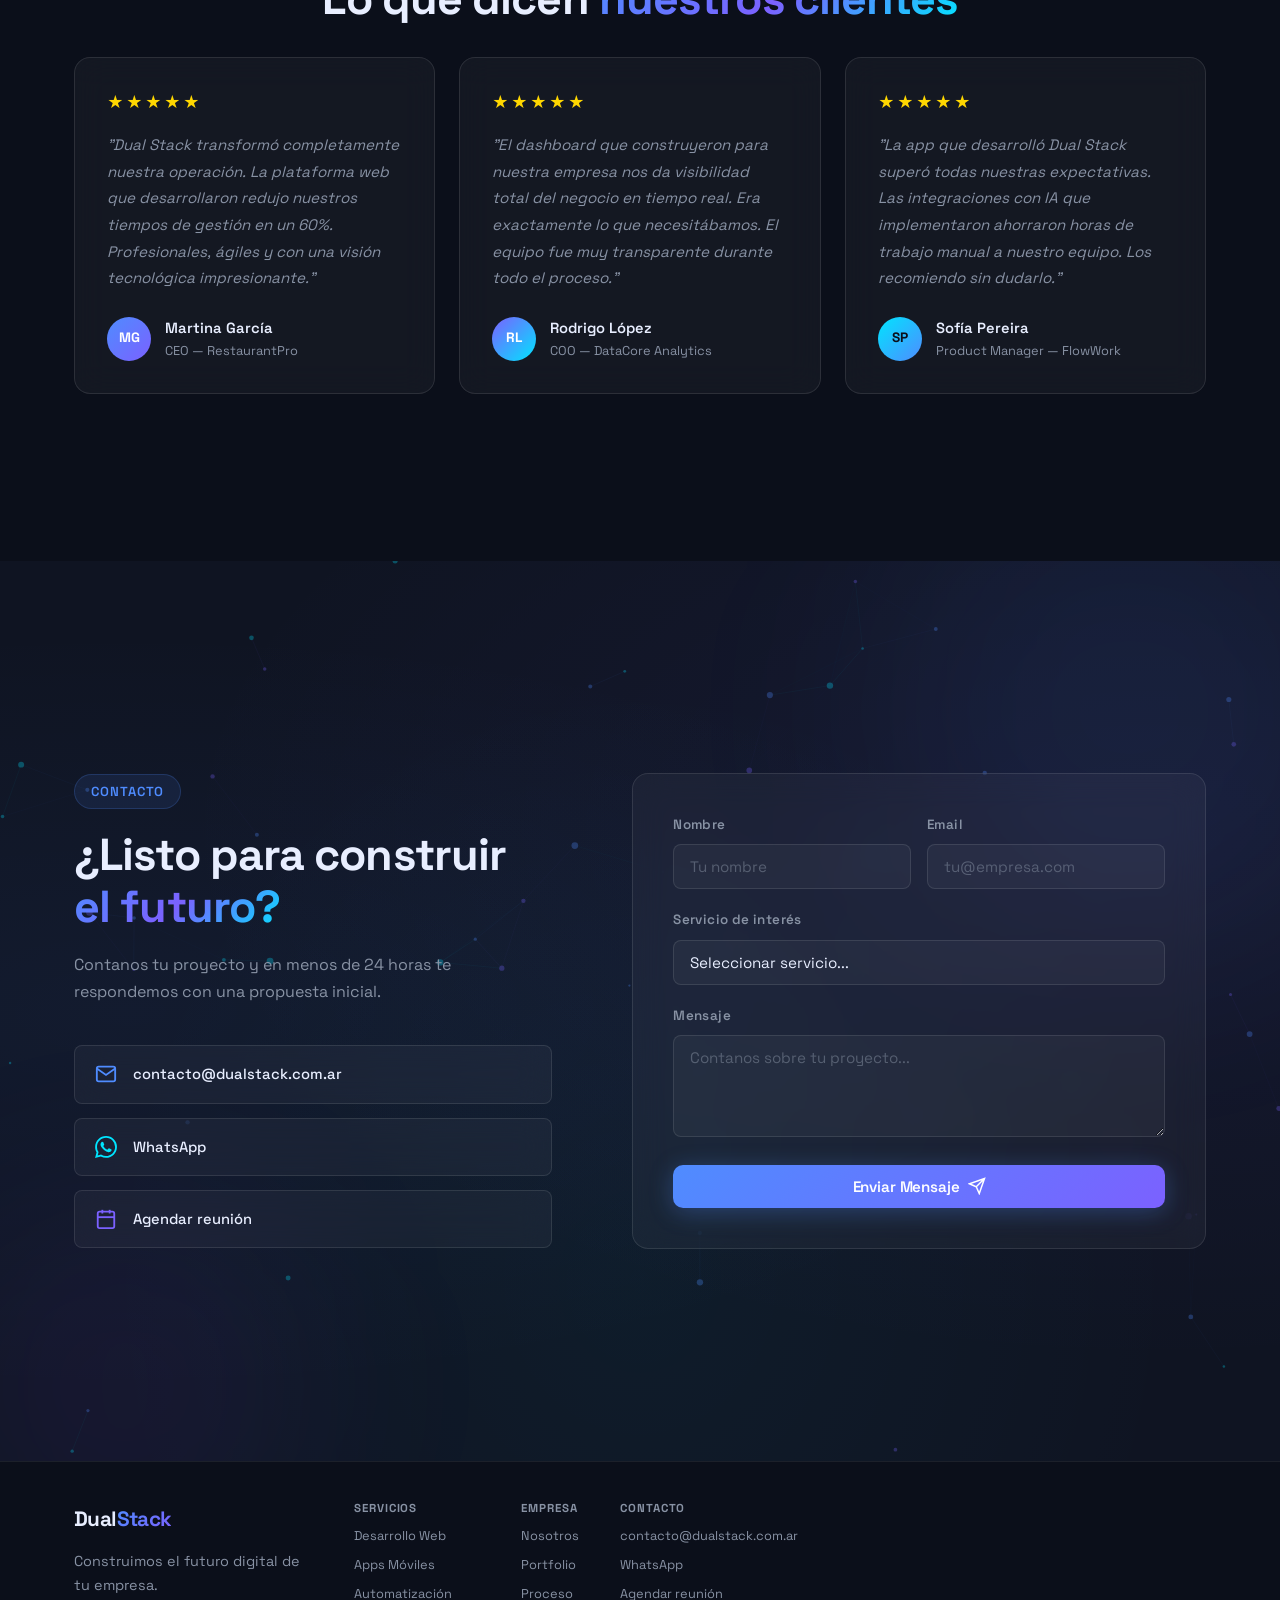
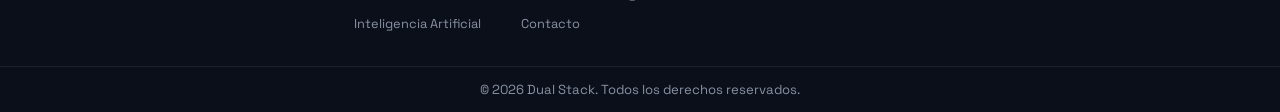
==== commit fde5ee5d: "SEO: Implementada metadata rica, JSON-LD Schema y mejoras on-page" ====
--- a/index.html
+++ b/index.html
@@ -3,22 +3,50 @@
 <head>
   <meta charset="UTF-8" />
   <meta name="viewport" content="width=device-width, initial-scale=1.0" />
-  <meta name="description" content="Dual Stack — Estudio de desarrollo digital especializado en web, apps móviles, automatización e inteligencia artificial." />
-  <title>Dual Stack — Desarrollo Digital del Futuro</title>
+  <meta name="description" content="Dual Stack — Agencia de Desarrollo Digital en Argentina. Creamos páginas web a medida, aplicaciones móviles escalables, e implementamos inteligencia artificial para potenciar tu empresa." />
+  <meta name="keywords" content="desarrollo web, programador web argentina, crear pagina web, hacer aplicacion movil, agencia de software, inteligencia artificial para empresas, desarrollo de software a medida, Dual Stack">
+  <title>Dual Stack | Desarrollo de Páginas Web y Apps Móviles</title>
+
+  <!-- Datos Estructurados (JSON-LD) para máximo SEO -->
+  <script type="application/ld+json">
+  {
+    "@context": "https://schema.org",
+    "@type": "SoftwareApplication",
+    "name": "Dual Stack",
+    "url": "https://dualstack.com.ar",
+    "logo": "https://dualstack.com.ar/favicon.svg",
+    "description": "Agencia de desarrollo web y móvil especialista en transformar empresas con software de alto rendimiento y soluciones de IA.",
+    "address": {
+      "@type": "PostalAddress",
+      "addressCountry": "AR"
+    },
+    "contactPoint": {
+      "@type": "ContactPoint",
+      "email": "contacto@dualstack.com.ar",
+      "contactType": "customer service"
+    },
+    "sameAs": [
+      "https://wa.me/5491100000000"
+    ],
+    "offers": {
+      "@type": "Offer",
+      "description": "Desarrollo Web, Desarrollo de Apps Móviles, Soluciones de Inteligencia Artificial"
+    }
+  }
+  </script>
 
   <!-- SEO & Social Media -->
   <link rel="canonical" href="https://dualstack.dev/" />
-  <meta property="og:title" content="Dual Stack — Desarrollo Digital del Futuro" />
+  <meta property="og:title" content="Dual Stack | Desarrollo de Páginas Web y Apps Móviles" />
   <meta property="og:description" content="Especialistas en transformar empresas con software de alto rendimiento, apps móviles e integraciones con IA." />
   <meta property="og:type" content="website" />
-  <meta property="og:url" content="https://dualstack.dev/" />
-  <meta property="og:image" content="https://dualstack.dev/og-image.jpg" />
+  <meta property="og:url" content="https://dualstack.com.ar/" />
+  <meta property="og:image" content="https://dualstack.com.ar/og-image.jpg" />
   <meta name="twitter:card" content="summary_large_image" />
-  <meta name="twitter:title" content="Dual Stack — Desarrollo Digital del Futuro" />
-  <meta name="twitter:description" content="Especialistas en transformar empresas con software de alto rendimiento y soluciones de IA." />
-
+  <meta name="twitter:title" content="Dual Stack | Desarrollo Digital del Futuro" />
+  <meta name="twitter:description" content="Especialistas en hacer crecer tu negocio con páginas web y aplicaciones modernas." />
   <!-- Favicon -->
-  <link rel="icon" type="image/svg+xml" href="data:image/svg+xml,%3Csvg xmlns='http://www.w3.org/2000/svg' viewBox='0 0 100 100'%3Crect width='100' height='100' rx='20' fill='%234F8CFF'/%3E%3Ctext x='50' y='65' font-family='monospace' font-size='50' fill='white' text-anchor='middle' font-weight='bold'%3EDS%3C/text%3E%3C/svg%3E" />
+  <link rel="icon" type="image/svg+xml" href="favicon.svg">
 
   <!-- Performance: Preload fonts -->
   <link rel="preload" href="https://fonts.googleapis.com/css2?family=Space+Grotesk:wght@300;400;500;600;700&family=Inter:wght@300;400;500;600;700&display=swap" as="style" />
@@ -704,13 +732,13 @@
             <svg width="22" height="22" fill="none" viewBox="0 0 24 24" stroke="#4F8CFF" stroke-width="2"><path d="M4 4h16c1.1 0 2 .9 2 2v12c0 1.1-.9 2-2 2H4c-1.1 0-2-.9-2-2V6c0-1.1.9-2 2-2z"/><polyline points="22,6 12,13 2,6"/></svg>
             <span>contacto@dualstack.com.ar</span>
           </a>
-          <a href="https://wa.me/5491100000000?text=Hola%2C%20quiero%20iniciar%20un%20proyecto%20con%20Dual%20Stack" target="_blank" class="contact-method glassmorphism" id="contact-whatsapp">
+          <a href="https://wa.me/5491100000000?text=Hola%2C%20quiero%20iniciar%20un%20proyecto%20con%20Dual%20Stack" target="_blank" rel="noopener noreferrer" class="contact-method glassmorphism" id="contact-whatsapp">
             <svg width="22" height="22" viewBox="0 0 24 24" fill="#00E5FF">
               <path d="M17.472 14.382c-.297-.149-1.758-.867-2.03-.967-.273-.099-.471-.148-.67.15-.197.297-.767.966-.94 1.164-.173.199-.347.223-.644.075-.297-.15-1.255-.463-2.39-1.475-.883-.788-1.48-1.761-1.653-2.059-.173-.297-.018-.458.13-.606.134-.133.298-.347.446-.52.149-.174.198-.298.298-.497.099-.198.05-.371-.025-.52-.075-.149-.669-1.612-.916-2.207-.242-.579-.487-.5-.669-.51-.173-.008-.371-.01-.57-.01-.198 0-.52.074-.792.372-.272.297-1.04 1.016-1.04 2.479 0 1.462 1.065 2.875 1.213 3.074.149.198 2.096 3.2 5.077 4.487.709.306 1.262.489 1.694.625.712.227 1.36.195 1.871.118.571-.085 1.758-.719 2.006-1.413.248-.694.248-1.289.173-1.413-.074-.124-.272-.198-.57-.347m-5.421 7.403h-.004a9.87 9.87 0 01-5.031-1.378l-.361-.214-3.741.982.998-3.648-.235-.374a9.86 9.86 0 01-1.51-5.26c.001-5.45 4.436-9.884 9.888-9.884 2.64 0 5.122 1.03 6.988 2.898a9.825 9.825 0 012.893 6.994c-.003 5.45-4.437 9.884-9.885 9.884m8.413-18.297A11.815 11.815 0 0012.05 0C5.495 0 .16 5.335.157 11.892c0 2.096.547 4.142 1.588 5.945L.057 24l6.305-1.654a11.882 11.882 0 005.683 1.448h.005c6.554 0 11.89-5.335 11.893-11.893a11.821 11.821 0 00-3.48-8.413z"/>
             </svg>
             <span>WhatsApp</span>
           </a>
-          <a href="https://calendly.com/dualstack" target="_blank" class="contact-method glassmorphism" id="contact-meeting">
+          <a href="https://calendly.com/dualstack" target="_blank" rel="noopener noreferrer" class="contact-method glassmorphism" id="contact-meeting">
             <svg width="22" height="22" fill="none" viewBox="0 0 24 24" stroke="#7B61FF" stroke-width="2"><rect x="3" y="4" width="18" height="18" rx="2"/><line x1="16" y1="2" x2="16" y2="6"/><line x1="8" y1="2" x2="8" y2="6"/><line x1="3" y1="10" x2="21" y2="10"/></svg>
             <span>Agendar reunión</span>
           </a>
@@ -782,8 +810,8 @@
         <div class="footer-col">
           <h5>Contacto</h5>
           <a href="mailto:contacto@dualstack.com.ar">contacto@dualstack.com.ar</a>
-          <a href="https://wa.me/5491100000000" target="_blank">WhatsApp</a>
-          <a href="https://calendly.com/dualstack" target="_blank">Agendar reunión</a>
+          <a href="https://wa.me/5491100000000" target="_blank" rel="noopener noreferrer">WhatsApp</a>
+          <a href="https://calendly.com/dualstack" target="_blank" rel="noopener noreferrer">Agendar reunión</a>
         </div>
       </div>
     </div>
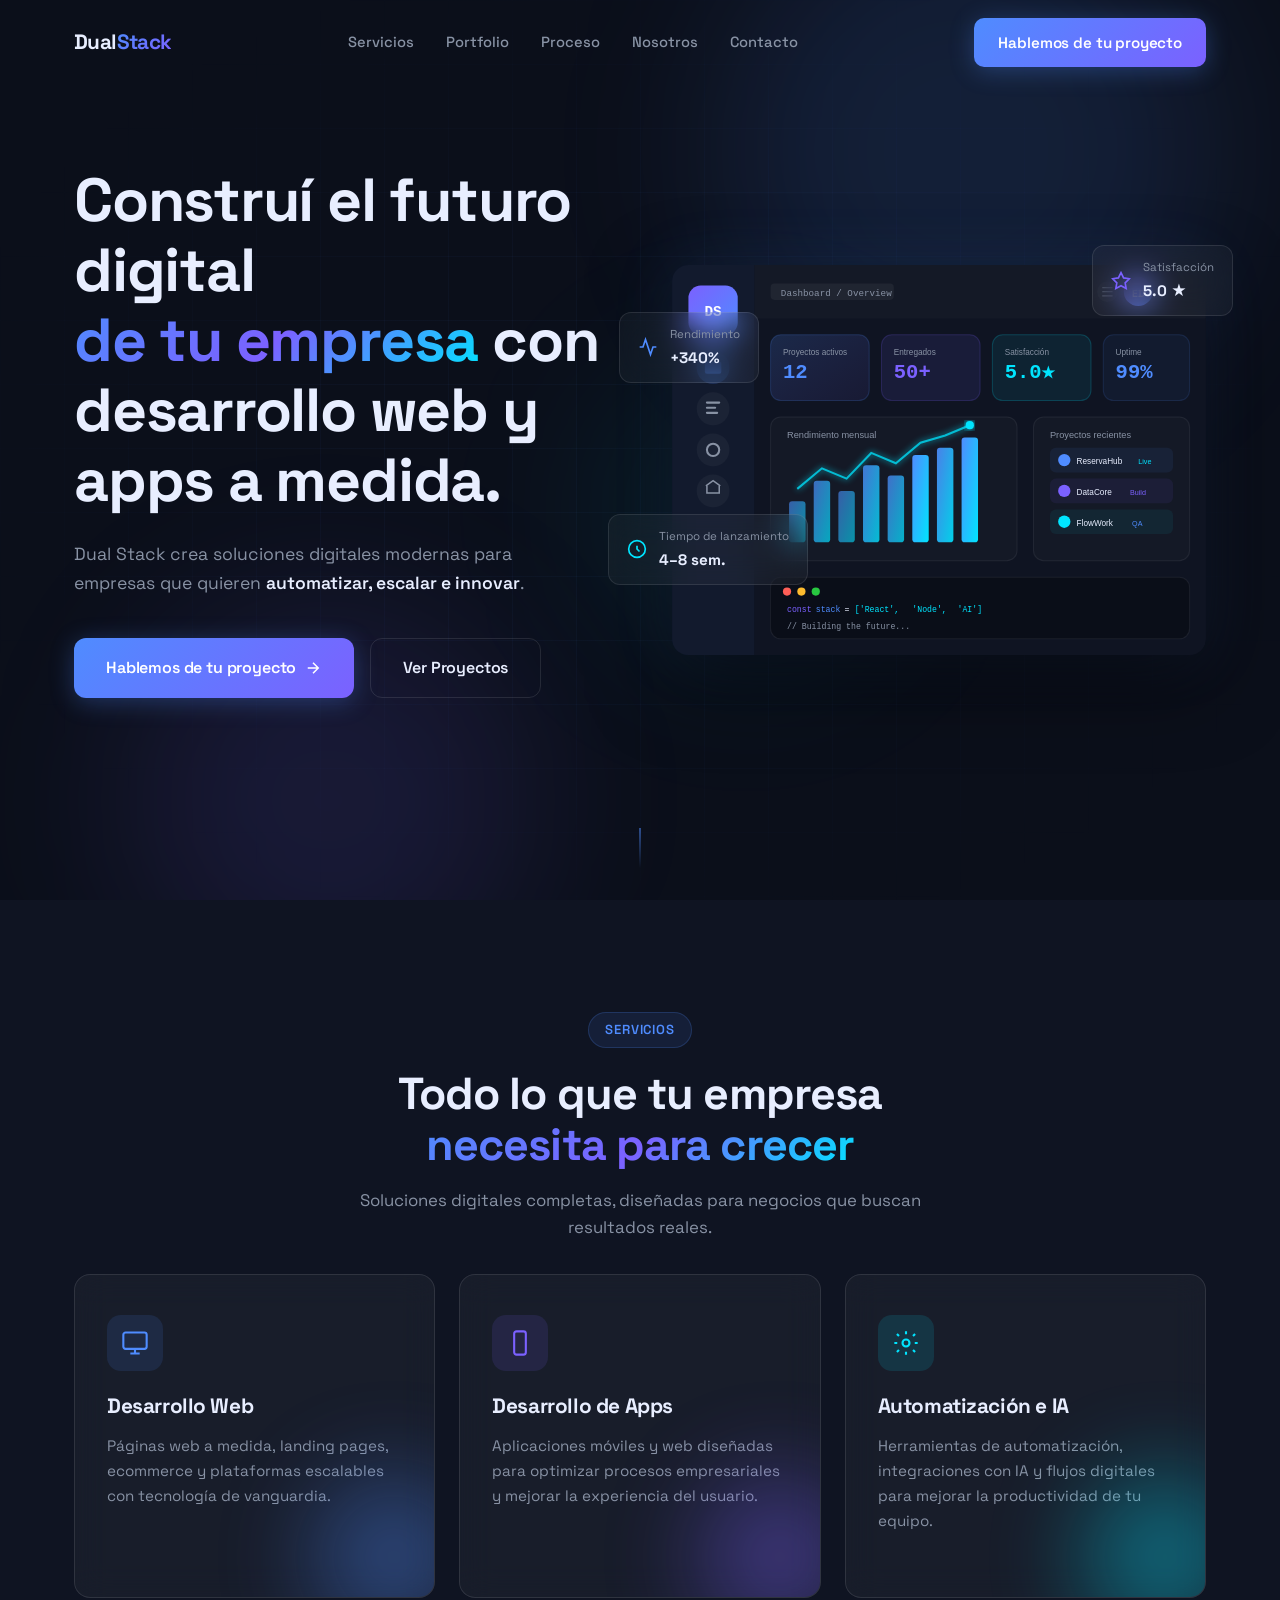
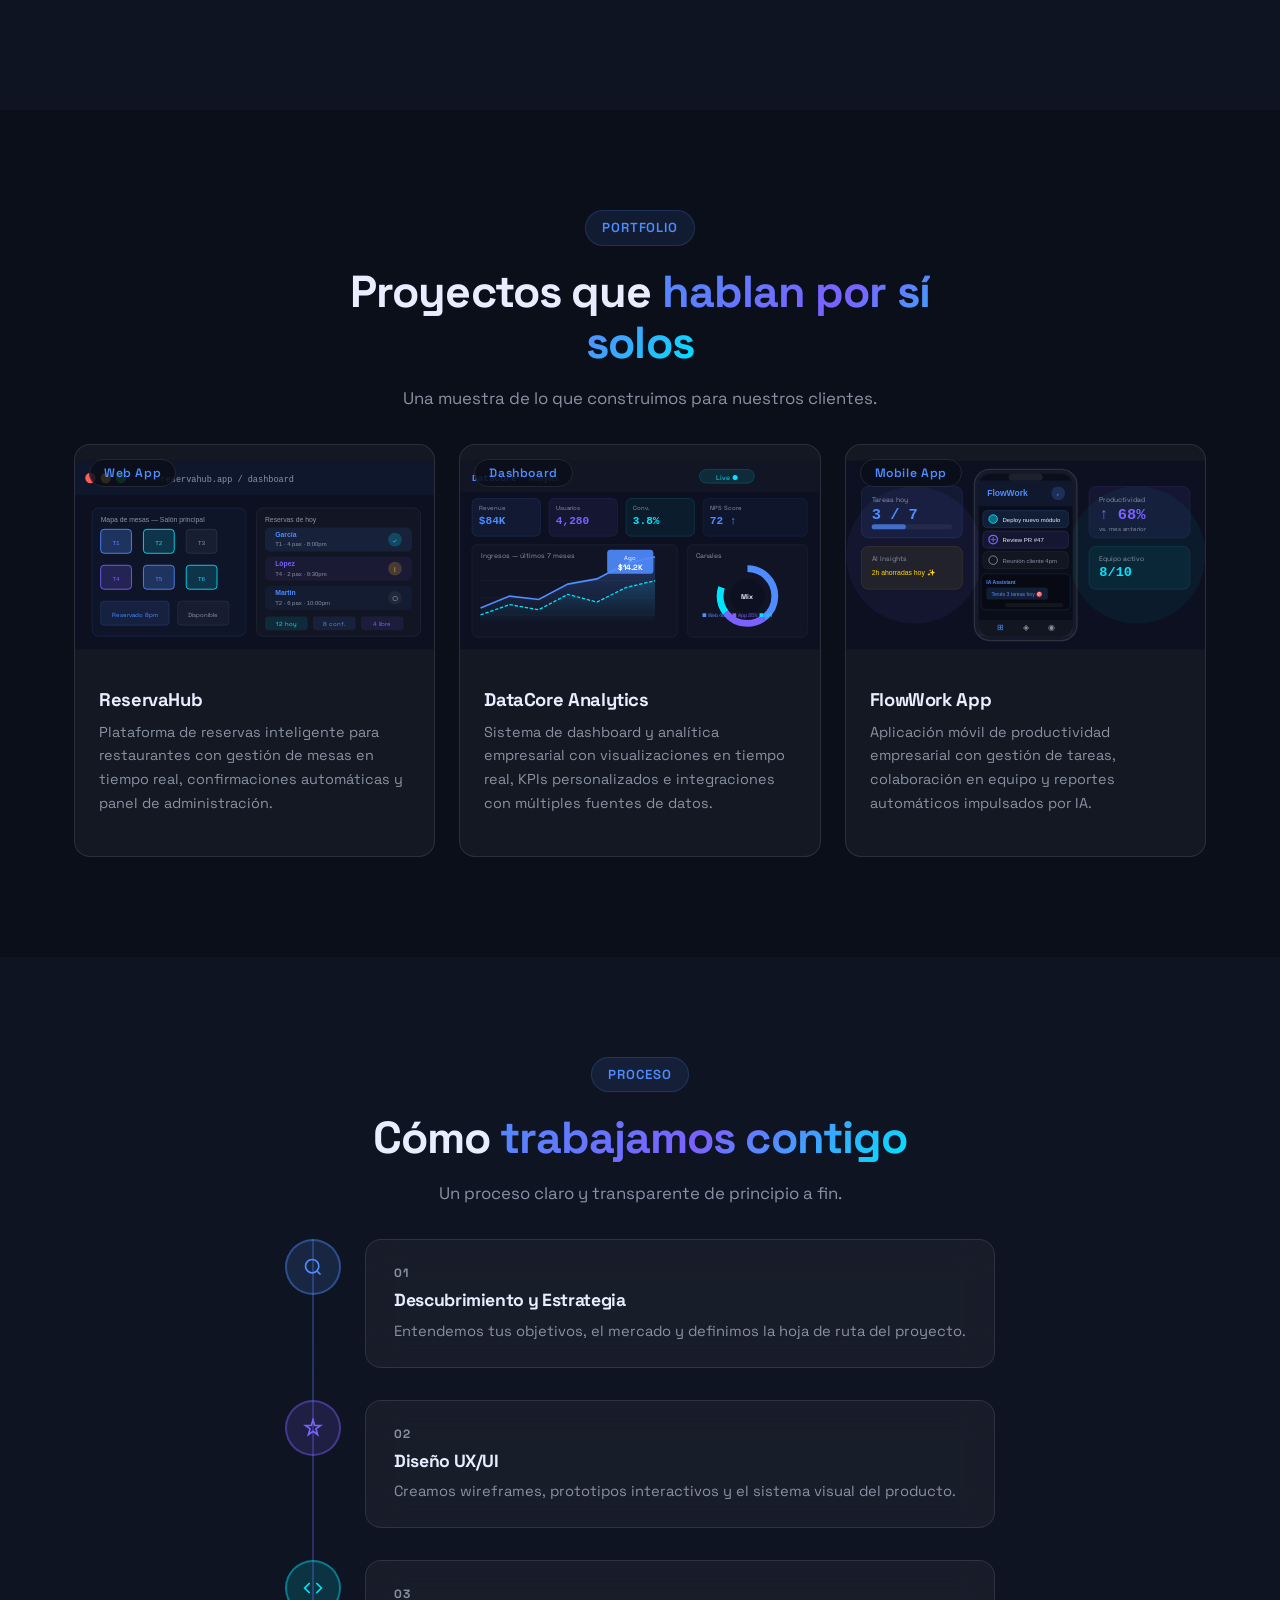
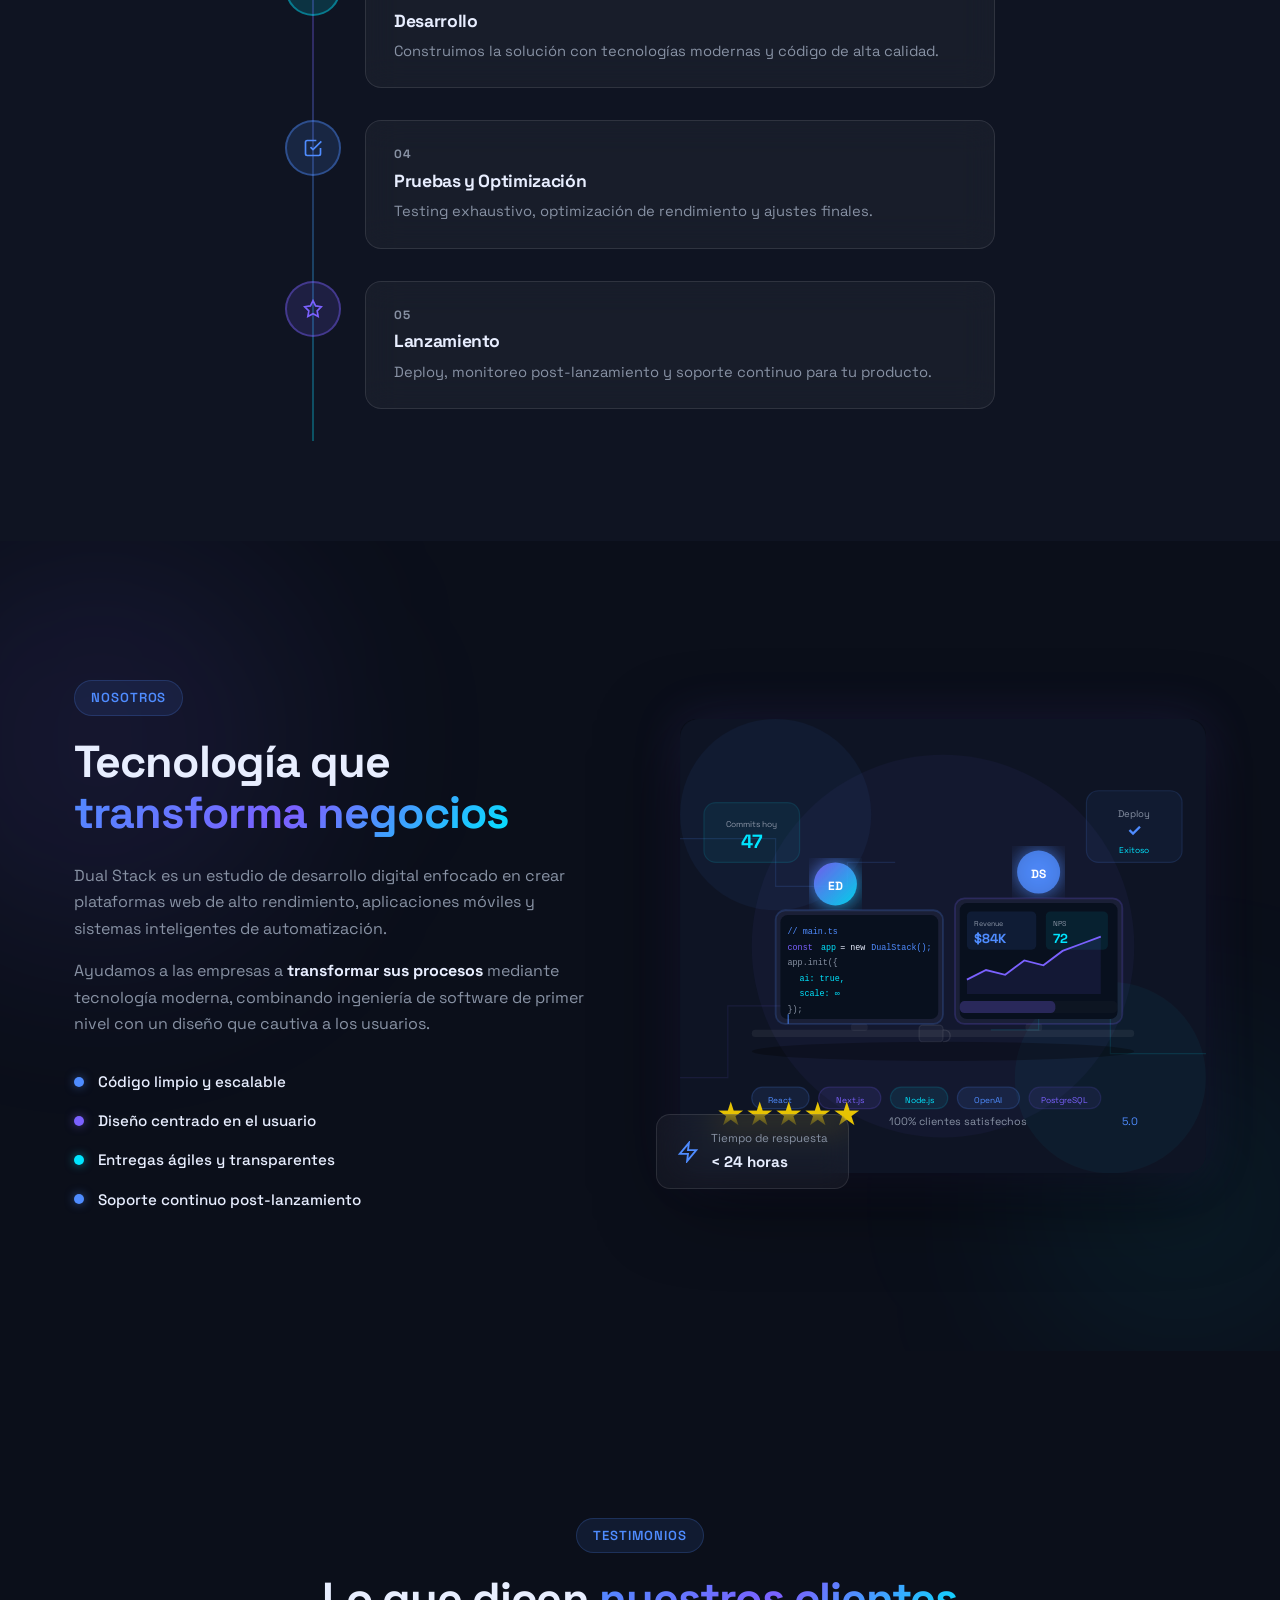
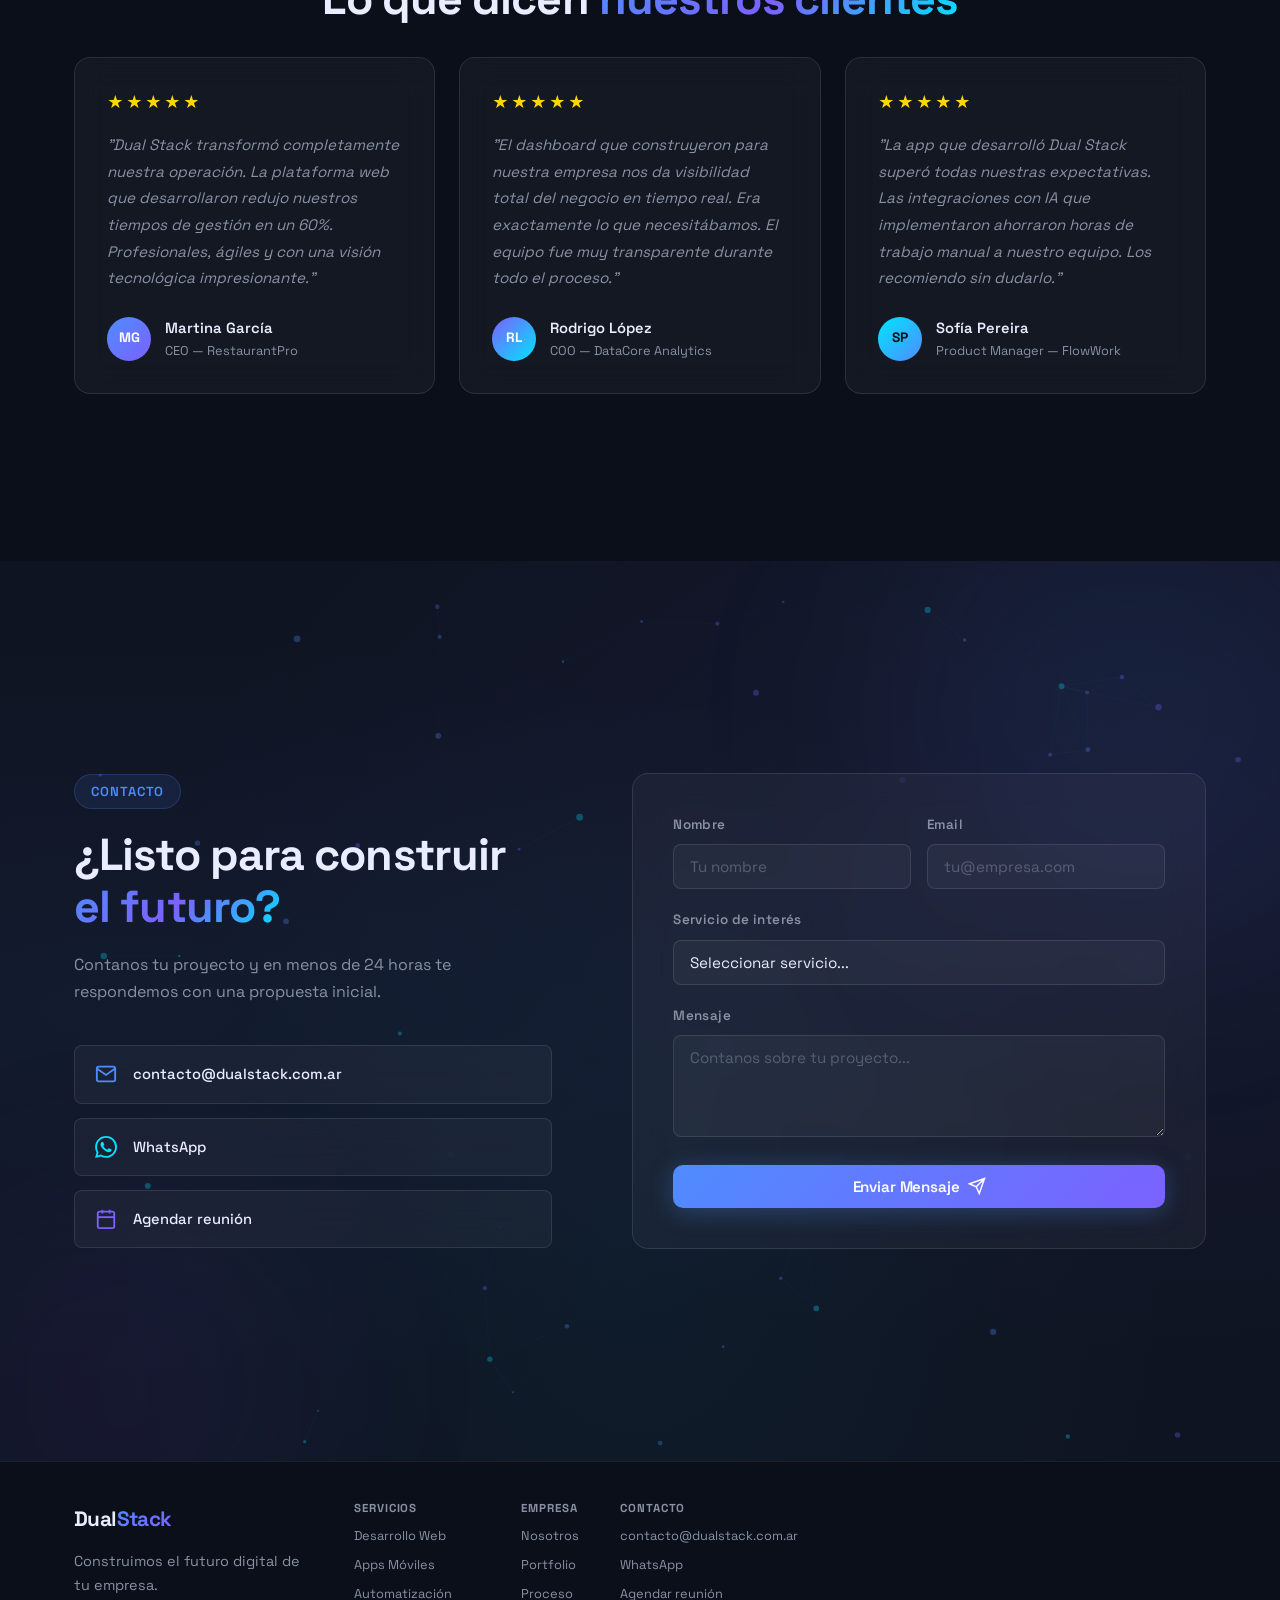
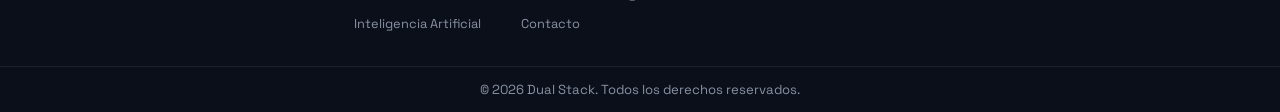
==== commit f7c34be7: "UI: Add cache buster to favicon" ====
--- a/index.html
+++ b/index.html
@@ -46,7 +46,7 @@
   <meta name="twitter:title" content="Dual Stack | Desarrollo Digital del Futuro" />
   <meta name="twitter:description" content="Especialistas en hacer crecer tu negocio con páginas web y aplicaciones modernas." />
   <!-- Favicon -->
-  <link rel="icon" type="image/svg+xml" href="favicon.svg">
+  <link rel="icon" type="image/svg+xml" href="favicon.svg?v=3">
 
   <!-- Performance: Preload fonts -->
   <link rel="preload" href="https://fonts.googleapis.com/css2?family=Space+Grotesk:wght@300;400;500;600;700&family=Inter:wght@300;400;500;600;700&display=swap" as="style" />
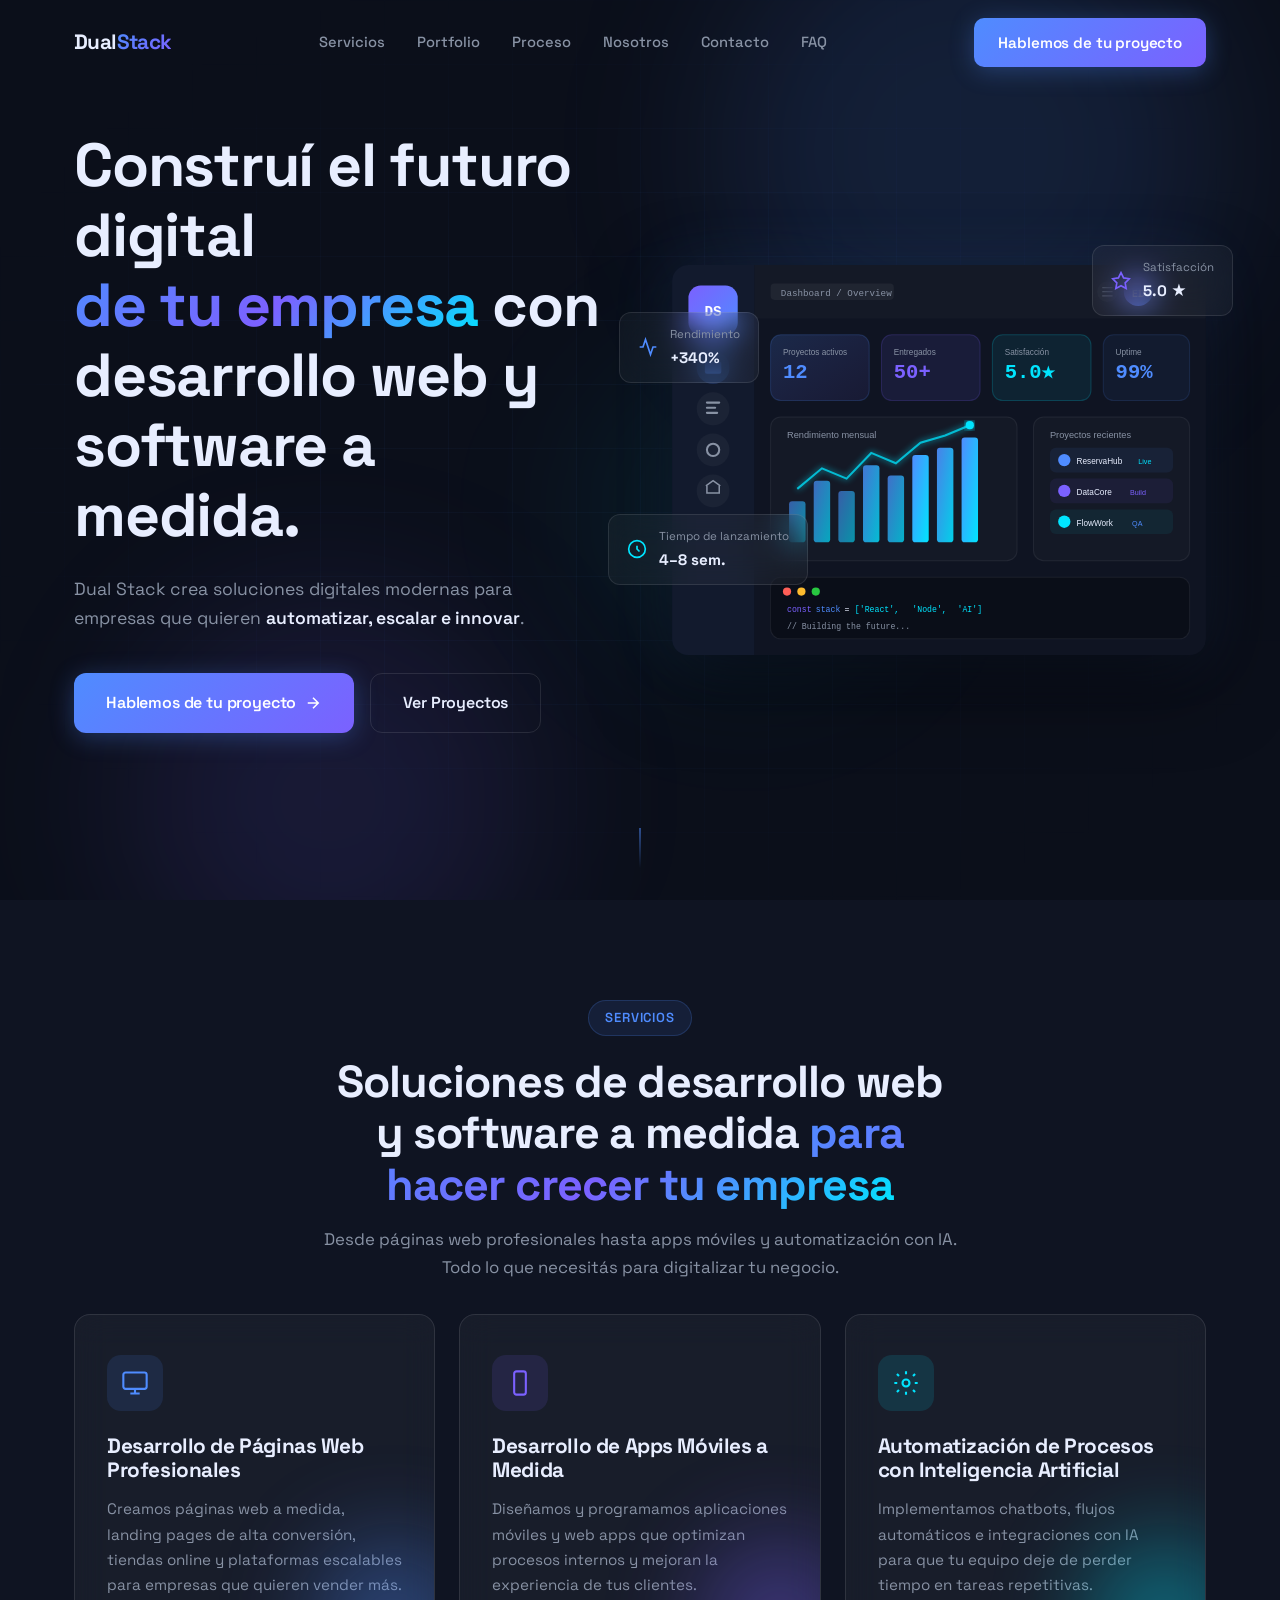
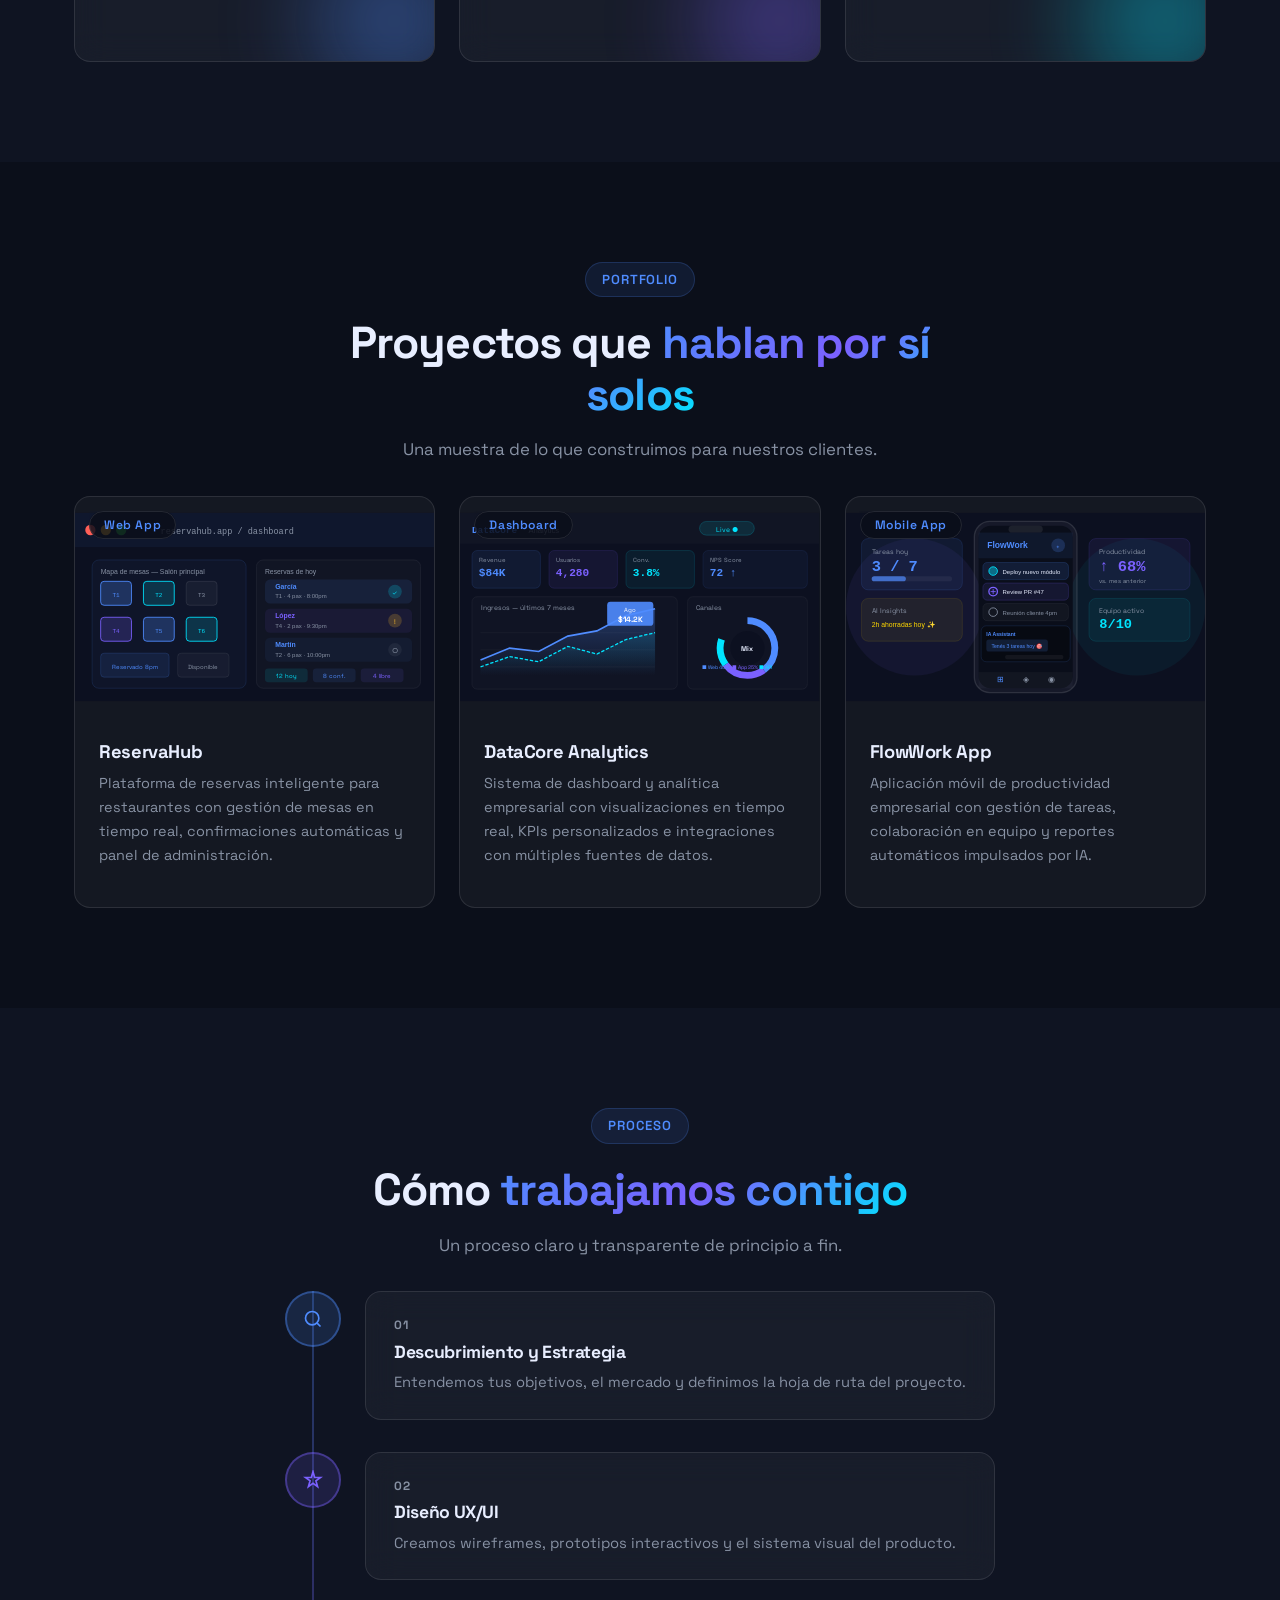
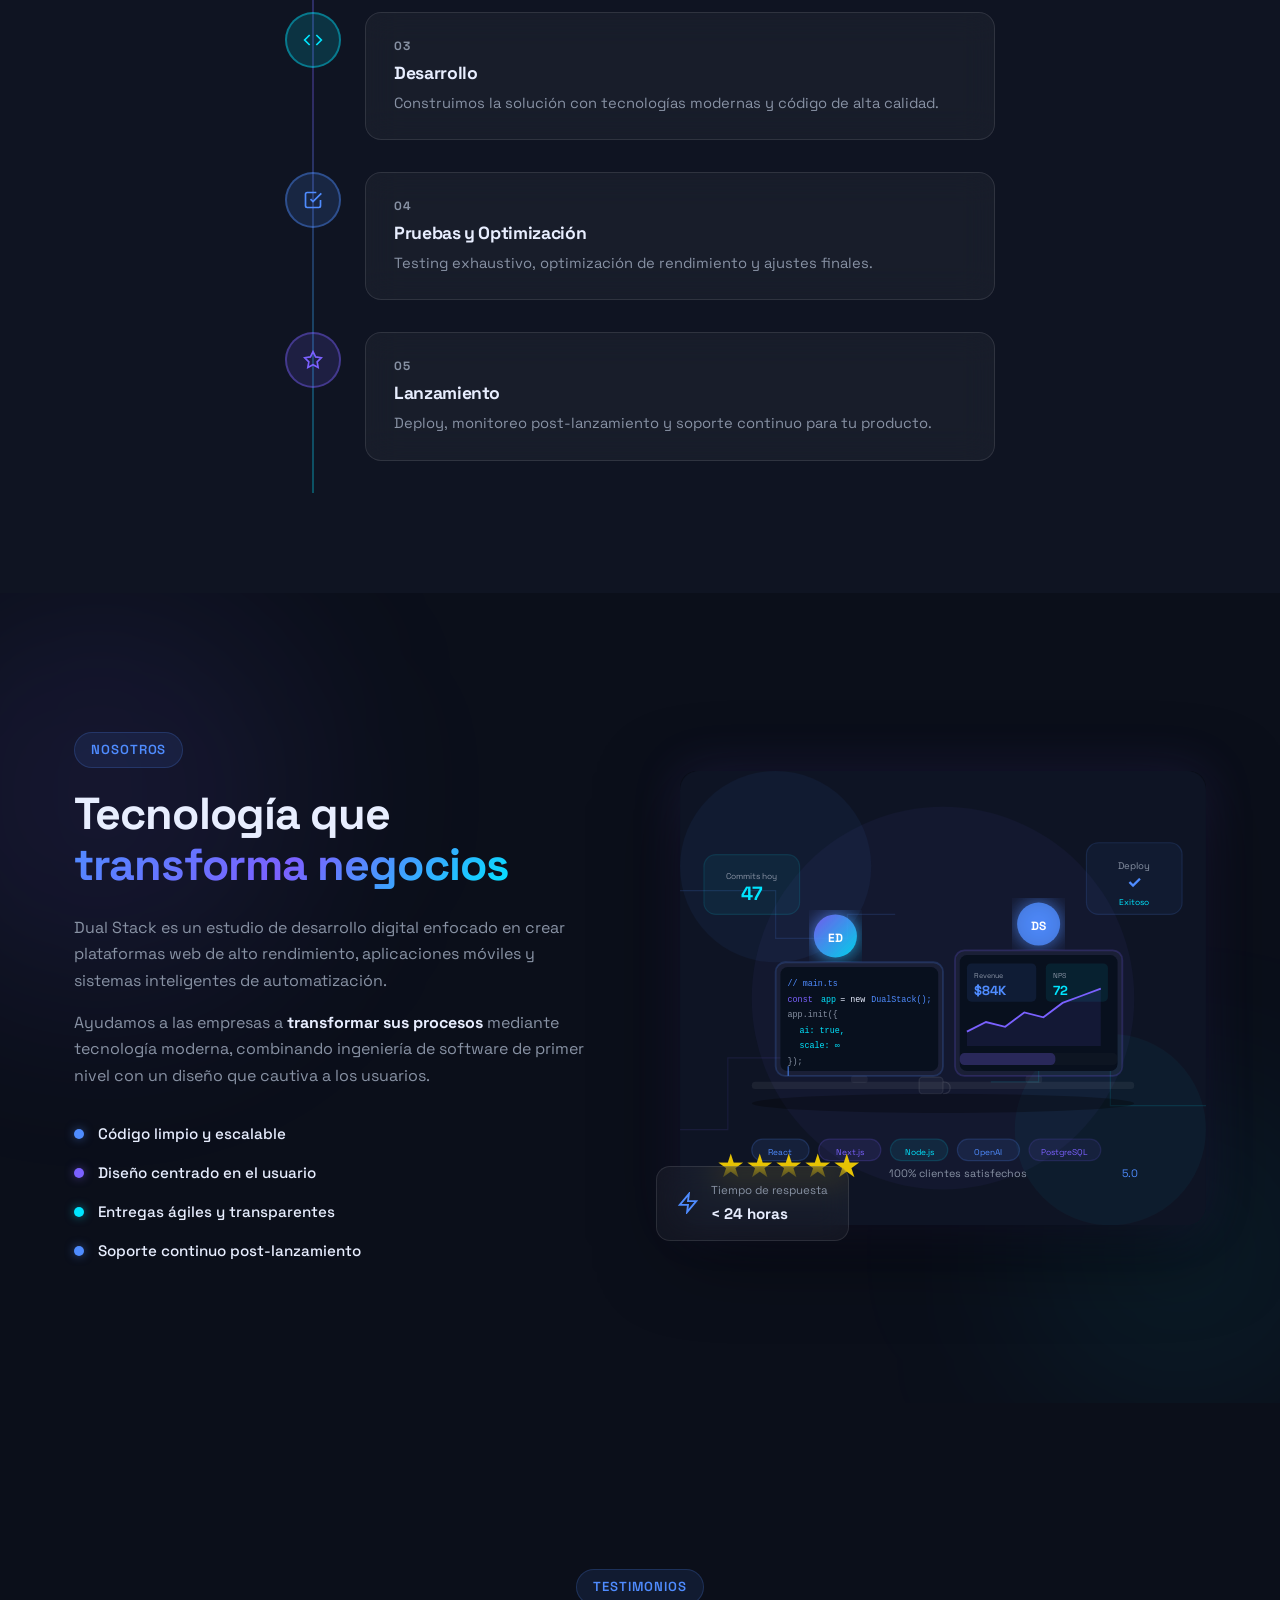
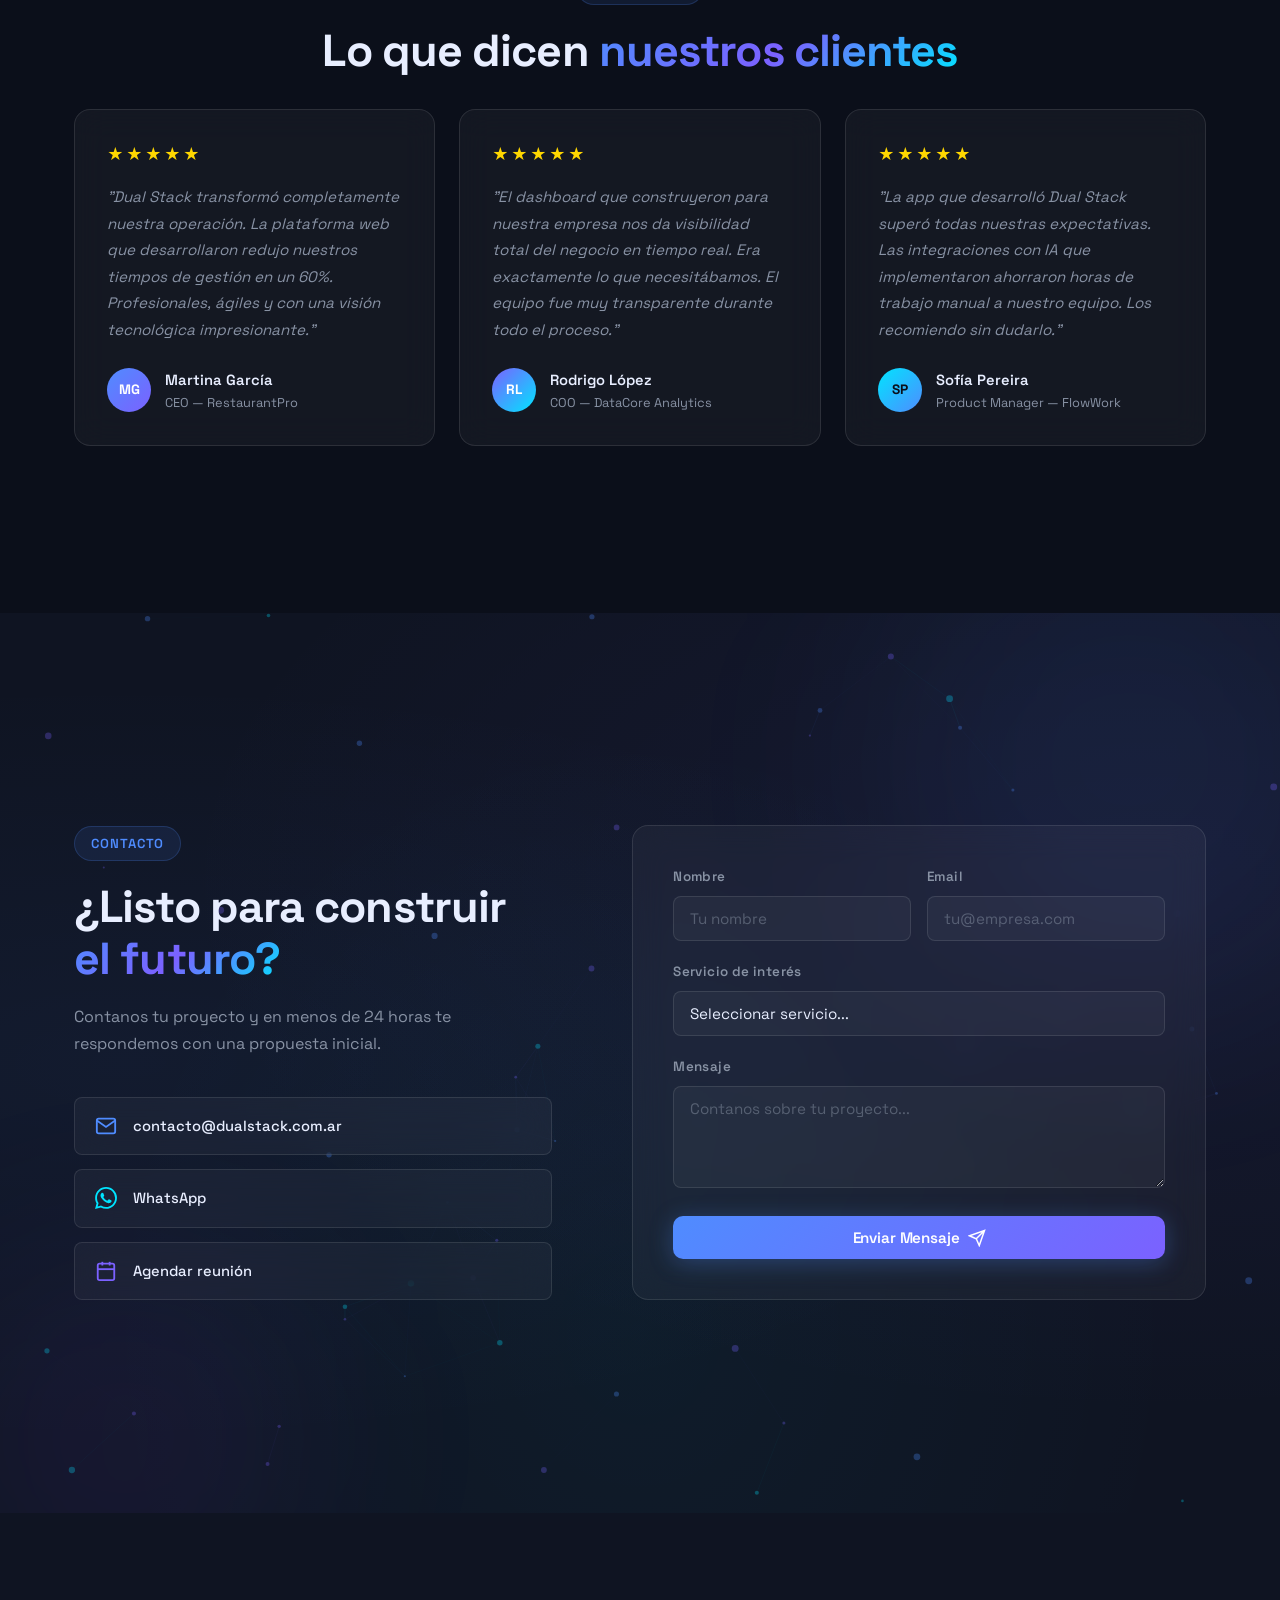
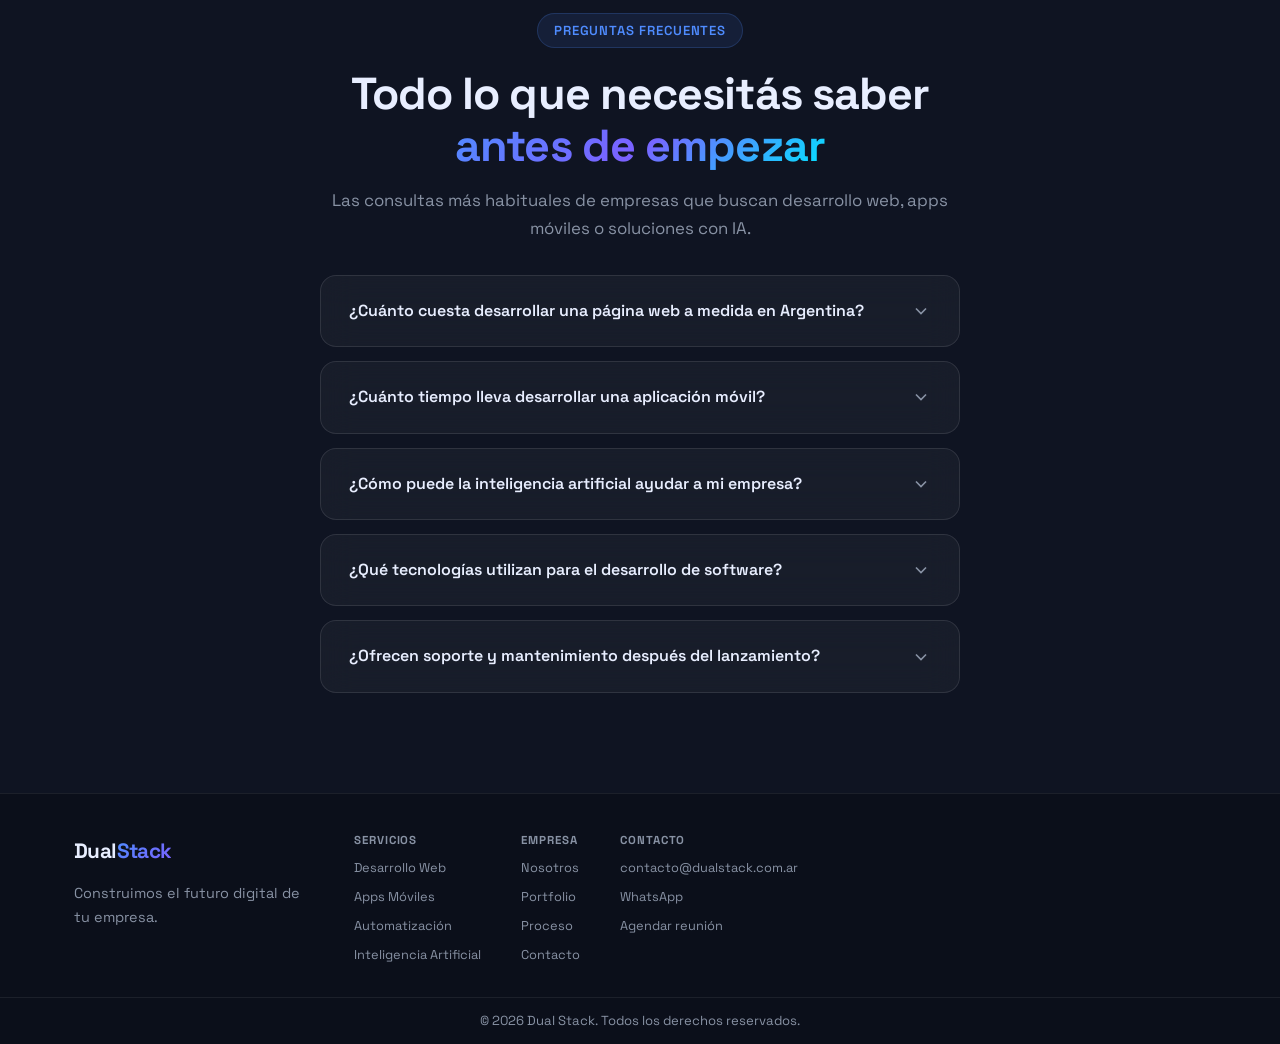
==== commit acc3eec6: "feat(seo): implement technical SEO, search intent phrases and FAQ section" ====
--- a/index.html
+++ b/index.html
@@ -3,19 +3,30 @@
 <head>
   <meta charset="UTF-8" />
   <meta name="viewport" content="width=device-width, initial-scale=1.0" />
-  <meta name="description" content="Dual Stack — Agencia de Desarrollo Digital en Argentina. Creamos páginas web a medida, aplicaciones móviles escalables, e implementamos inteligencia artificial para potenciar tu empresa." />
-  <meta name="keywords" content="desarrollo web, programador web argentina, crear pagina web, hacer aplicacion movil, agencia de software, inteligencia artificial para empresas, desarrollo de software a medida, Dual Stack">
-  <title>Dual Stack | Desarrollo de Páginas Web y Apps Móviles</title>
+  <meta name="description" content="Dual Stack — Agencia de desarrollo web y software a medida en Argentina. ¿Necesitás una página web profesional, una app móvil o automatizar procesos con IA? Pedí tu presupuesto sin compromiso." />
+  <meta name="keywords" content="desarrollo web argentina, presupuesto pagina web, crear aplicacion movil, software a medida para empresas, automatizar procesos con inteligencia artificial, agencia de desarrollo digital, programador web freelance argentina, Dual Stack">
+  <title>Dual Stack | Desarrollo Web, Apps Móviles y Software a Medida en Argentina</title>
 
   <!-- Datos Estructurados (JSON-LD) para máximo SEO -->
   <script type="application/ld+json">
   {
     "@context": "https://schema.org",
-    "@type": "SoftwareApplication",
+    "@type": "ProfessionalService",
     "name": "Dual Stack",
     "url": "https://dualstack.com.ar",
     "logo": "https://dualstack.com.ar/favicon.svg",
-    "description": "Agencia de desarrollo web y móvil especialista en transformar empresas con software de alto rendimiento y soluciones de IA.",
+    "description": "Agencia de desarrollo web, aplicaciones móviles y soluciones de inteligencia artificial a medida para empresas en Argentina.",
+    "areaServed": [
+      {
+        "@type": "Country",
+        "name": "Argentina"
+      },
+      {
+        "@type": "AdministrativeArea",
+        "name": "Latinoamérica"
+      }
+    ],
+    "serviceType": ["Desarrollo Web", "Desarrollo de Aplicaciones Móviles", "Automatización con Inteligencia Artificial", "Software a Medida"],
     "address": {
       "@type": "PostalAddress",
       "addressCountry": "AR"
@@ -27,17 +38,63 @@
     },
     "sameAs": [
       "https://wa.me/5491100000000"
-    ],
-    "offers": {
-      "@type": "Offer",
-      "description": "Desarrollo Web, Desarrollo de Apps Móviles, Soluciones de Inteligencia Artificial"
-    }
+    ]
   }
   </script>
 
+  <!-- FAQ Structured Data (Rich Snippets) -->
+  <script type="application/ld+json">
+  {
+    "@context": "https://schema.org",
+    "@type": "FAQPage",
+    "mainEntity": [
+      {
+        "@type": "Question",
+        "name": "¿Cuánto cuesta desarrollar una página web a medida en Argentina?",
+        "acceptedAnswer": {
+          "@type": "Answer",
+          "text": "El costo varía según la complejidad del proyecto. Una landing page profesional puede arrancar desde los USD 500, mientras que plataformas web más complejas con funcionalidades avanzadas parten desde USD 2.000. En Dual Stack ofrecemos presupuestos personalizados y sin compromiso."
+        }
+      },
+      {
+        "@type": "Question",
+        "name": "¿Cuánto tiempo lleva desarrollar una aplicación móvil?",
+        "acceptedAnswer": {
+          "@type": "Answer",
+          "text": "El desarrollo de una app móvil suele tomar entre 4 y 12 semanas dependiendo de las funcionalidades requeridas. Trabajamos con metodologías ágiles para entregar versiones funcionales lo antes posible."
+        }
+      },
+      {
+        "@type": "Question",
+        "name": "¿Cómo puede la inteligencia artificial ayudar a mi empresa?",
+        "acceptedAnswer": {
+          "@type": "Answer",
+          "text": "La IA puede automatizar tareas repetitivas, analizar grandes volúmenes de datos, mejorar la atención al cliente con chatbots inteligentes y optimizar procesos internos. Implementamos soluciones de IA adaptadas a cada negocio para reducir costos y aumentar la productividad."
+        }
+      },
+      {
+        "@type": "Question",
+        "name": "¿Qué tecnologías utilizan para el desarrollo de software?",
+        "acceptedAnswer": {
+          "@type": "Answer",
+          "text": "Trabajamos con tecnologías modernas y escalables como React, Next.js, Node.js, PostgreSQL, y plataformas de IA como OpenAI. Elegimos el stack tecnológico más adecuado para cada proyecto."
+        }
+      },
+      {
+        "@type": "Question",
+        "name": "¿Ofrecen soporte y mantenimiento después del lanzamiento?",
+        "acceptedAnswer": {
+          "@type": "Answer",
+          "text": "Sí, ofrecemos soporte continuo post-lanzamiento que incluye monitoreo de rendimiento, corrección de errores, actualizaciones de seguridad y mejoras funcionales. Nuestro tiempo de respuesta es menor a 24 horas."
+        }
+      }
+    ]
+  }
+  </script>
+
   <!-- SEO & Social Media -->
-  <link rel="canonical" href="https://dualstack.dev/" />
-  <meta property="og:title" content="Dual Stack | Desarrollo de Páginas Web y Apps Móviles" />
+  <link rel="canonical" href="https://dualstack.com.ar/" />
+  <meta property="og:title" content="Dual Stack | Desarrollo Web, Apps Móviles y Software a Medida en Argentina" />
   <meta property="og:description" content="Especialistas en transformar empresas con software de alto rendimiento, apps móviles e integraciones con IA." />
   <meta property="og:type" content="website" />
   <meta property="og:url" content="https://dualstack.com.ar/" />
@@ -69,6 +126,7 @@
         <li><a href="#proceso">Proceso</a></li>
         <li><a href="#nosotros">Nosotros</a></li>
         <li><a href="#contacto">Contacto</a></li>
+        <li><a href="#faq">FAQ</a></li>
       </ul>
       <a href="#contacto" class="btn btn-primary nav-cta">Hablemos de tu proyecto</a>
       <button class="hamburger" id="hamburger" aria-label="Menú">
@@ -88,7 +146,7 @@
 
         <h1 class="hero-title reveal">
           Construí el futuro digital <br />
-          <span class="gradient-text">de tu empresa</span> con desarrollo web y apps a medida.
+          <span class="gradient-text">de tu empresa</span> con desarrollo web y software a medida.
         </h1>
         <p class="hero-subtitle reveal">
           Dual Stack crea soluciones digitales modernas para empresas que quieren <strong>automatizar, escalar e innovar</strong>.
@@ -212,8 +270,8 @@
     <div class="container">
       <div class="section-header reveal">
         <div class="section-tag">Servicios</div>
-        <h2>Todo lo que tu empresa<br /><span class="gradient-text">necesita para crecer</span></h2>
-        <p>Soluciones digitales completas, diseñadas para negocios que buscan resultados reales.</p>
+        <h2>Soluciones de desarrollo web y software a medida <span class="gradient-text">para hacer crecer tu empresa</span></h2>
+        <p>Desde páginas web profesionales hasta apps móviles y automatización con IA. Todo lo que necesitás para digitalizar tu negocio.</p>
       </div>
       <div class="services-grid">
 
@@ -224,8 +282,8 @@
               <rect x="2" y="3" width="20" height="14" rx="2"/><path d="M8 21h8M12 17v4"/>
             </svg>
           </div>
-          <h3>Desarrollo Web</h3>
-          <p>Páginas web a medida, landing pages, ecommerce y plataformas escalables con tecnología de vanguardia.</p>
+          <h3>Desarrollo de Páginas Web Profesionales</h3>
+          <p>Creamos páginas web a medida, landing pages de alta conversión, tiendas online y plataformas escalables para empresas que quieren vender más.</p>
 
           <div class="service-glow glow-blue"></div>
         </div>
@@ -237,8 +295,8 @@
               <rect x="7" y="2" width="10" height="20" rx="2"/><path d="M12 18h.01"/>
             </svg>
           </div>
-          <h3>Desarrollo de Apps</h3>
-          <p>Aplicaciones móviles y web diseñadas para optimizar procesos empresariales y mejorar la experiencia del usuario.</p>
+          <h3>Desarrollo de Apps Móviles a Medida</h3>
+          <p>Diseñamos y programamos aplicaciones móviles y web apps que optimizan procesos internos y mejoran la experiencia de tus clientes.</p>
 
           <div class="service-glow glow-violet"></div>
         </div>
@@ -250,8 +308,8 @@
               <circle cx="12" cy="12" r="3"/><path d="M12 2v2.5M12 19.5V22M4.22 4.22l1.77 1.77M18.01 18.01l1.77 1.77M2 12h2.5M19.5 12H22M4.22 19.78l1.77-1.77M18.01 5.99l1.77-1.77"/>
             </svg>
           </div>
-          <h3>Automatización e IA</h3>
-          <p>Herramientas de automatización, integraciones con IA y flujos digitales para mejorar la productividad de tu equipo.</p>
+          <h3>Automatización de Procesos con Inteligencia Artificial</h3>
+          <p>Implementamos chatbots, flujos automáticos e integraciones con IA para que tu equipo deje de perder tiempo en tareas repetitivas.</p>
 
           <div class="service-glow glow-cyan"></div>
         </div>
@@ -785,6 +843,70 @@
     </div>
   </section>
 
+  <!-- ========== FAQ ========== -->
+  <section class="section faq" id="faq">
+    <div class="container">
+      <div class="section-header reveal">
+        <div class="section-tag">Preguntas Frecuentes</div>
+        <h2>Todo lo que necesitás saber <span class="gradient-text">antes de empezar</span></h2>
+        <p>Las consultas más habituales de empresas que buscan desarrollo web, apps móviles o soluciones con IA.</p>
+      </div>
+      <div class="faq-grid">
+
+        <details class="faq-item glassmorphism reveal">
+          <summary class="faq-question">
+            <span>¿Cuánto cuesta desarrollar una página web a medida en Argentina?</span>
+            <svg class="faq-chevron" width="20" height="20" viewBox="0 0 24 24" fill="none" stroke="currentColor" stroke-width="2"><polyline points="6 9 12 15 18 9"/></svg>
+          </summary>
+          <div class="faq-answer">
+            <p>El costo varía según la complejidad del proyecto. Una landing page profesional puede arrancar desde los USD 500, mientras que plataformas web más complejas con funcionalidades avanzadas parten desde USD 2.000. En Dual Stack ofrecemos <strong>presupuestos personalizados y sin compromiso</strong>.</p>
+          </div>
+        </details>
+
+        <details class="faq-item glassmorphism reveal">
+          <summary class="faq-question">
+            <span>¿Cuánto tiempo lleva desarrollar una aplicación móvil?</span>
+            <svg class="faq-chevron" width="20" height="20" viewBox="0 0 24 24" fill="none" stroke="currentColor" stroke-width="2"><polyline points="6 9 12 15 18 9"/></svg>
+          </summary>
+          <div class="faq-answer">
+            <p>El desarrollo de una app móvil suele tomar entre <strong>4 y 12 semanas</strong> dependiendo de las funcionalidades requeridas. Trabajamos con metodologías ágiles para entregar versiones funcionales lo antes posible.</p>
+          </div>
+        </details>
+
+        <details class="faq-item glassmorphism reveal">
+          <summary class="faq-question">
+            <span>¿Cómo puede la inteligencia artificial ayudar a mi empresa?</span>
+            <svg class="faq-chevron" width="20" height="20" viewBox="0 0 24 24" fill="none" stroke="currentColor" stroke-width="2"><polyline points="6 9 12 15 18 9"/></svg>
+          </summary>
+          <div class="faq-answer">
+            <p>La IA puede automatizar tareas repetitivas, analizar grandes volúmenes de datos, mejorar la atención al cliente con chatbots inteligentes y optimizar procesos internos. Implementamos <strong>soluciones de IA adaptadas a cada negocio</strong> para reducir costos y aumentar la productividad.</p>
+          </div>
+        </details>
+
+        <details class="faq-item glassmorphism reveal">
+          <summary class="faq-question">
+            <span>¿Qué tecnologías utilizan para el desarrollo de software?</span>
+            <svg class="faq-chevron" width="20" height="20" viewBox="0 0 24 24" fill="none" stroke="currentColor" stroke-width="2"><polyline points="6 9 12 15 18 9"/></svg>
+          </summary>
+          <div class="faq-answer">
+            <p>Trabajamos con tecnologías modernas y escalables como <strong>React, Next.js, Node.js, PostgreSQL</strong>, y plataformas de IA como OpenAI. Elegimos el stack tecnológico más adecuado para cada proyecto.</p>
+          </div>
+        </details>
+
+        <details class="faq-item glassmorphism reveal">
+          <summary class="faq-question">
+            <span>¿Ofrecen soporte y mantenimiento después del lanzamiento?</span>
+            <svg class="faq-chevron" width="20" height="20" viewBox="0 0 24 24" fill="none" stroke="currentColor" stroke-width="2"><polyline points="6 9 12 15 18 9"/></svg>
+          </summary>
+          <div class="faq-answer">
+            <p>Sí, ofrecemos <strong>soporte continuo post-lanzamiento</strong> que incluye monitoreo de rendimiento, corrección de errores, actualizaciones de seguridad y mejoras funcionales. Nuestro tiempo de respuesta es menor a 24 horas.</p>
+          </div>
+        </details>
+
+      </div>
+    </div>
+  </section>
+
   <!-- ========== FOOTER ========== -->
   <footer class="footer">
     <div class="container footer-inner">
--- a/styles.css
+++ b/styles.css
@@ -923,6 +923,76 @@
   text-align: center;
 }
 .footer-bottom p { color: var(--text-muted); font-size: 0.82rem; }
+
+/* ===========================
+   FAQ
+   =========================== */
+
+.faq { background: var(--bg-2); }
+
+.faq-grid {
+  max-width: 800px;
+  margin: 0 auto;
+  display: flex;
+  flex-direction: column;
+  gap: 14px;
+}
+
+.faq-item {
+  border-radius: var(--radius);
+  overflow: hidden;
+  transition: transform var(--transition), box-shadow var(--transition);
+}
+.faq-item:hover {
+  transform: translateY(-2px);
+  box-shadow: 0 12px 40px rgba(0,0,0,0.25);
+}
+
+.faq-question {
+  display: flex;
+  align-items: center;
+  justify-content: space-between;
+  gap: 16px;
+  padding: 22px 28px;
+  cursor: pointer;
+  font-weight: 600;
+  font-size: 1rem;
+  color: var(--text);
+  list-style: none;
+  transition: color 0.25s;
+}
+.faq-question::-webkit-details-marker { display: none; }
+.faq-question::marker { display: none; content: ''; }
+
+.faq-question:hover { color: var(--blue); }
+
+.faq-chevron {
+  flex-shrink: 0;
+  color: var(--text-muted);
+  transition: transform 0.35s cubic-bezier(0.4, 0, 0.2, 1), color 0.25s;
+}
+
+.faq-item[open] .faq-chevron {
+  transform: rotate(180deg);
+  color: var(--blue);
+}
+
+.faq-answer {
+  padding: 0 28px 22px;
+  animation: faqFadeIn 0.3s ease-out;
+}
+.faq-answer p {
+  color: var(--text-muted);
+  font-size: 0.95rem;
+  line-height: 1.75;
+}
+.faq-answer p strong { color: var(--text); }
+
+@keyframes faqFadeIn {
+  from { opacity: 0; transform: translateY(-8px); }
+  to   { opacity: 1; transform: translateY(0); }
+}
+
 
 /* ===========================
    RESPONSIVE
@@ -1047,6 +1117,11 @@
   .contact-form { padding: 28px 20px; }
   .form-row { grid-template-columns: 1fr; gap: 0; }
 
+  /* FAQ */
+  .faq { min-height: unset; }
+  .faq-question { padding: 18px 20px; font-size: 0.92rem; }
+  .faq-answer { padding: 0 20px 18px; }
+
   /* FOOTER */
   .footer-inner { flex-direction: column; gap: 32px; }
   .footer-links { flex-direction: column; gap: 24px; }
@@ -1071,6 +1146,10 @@
   .timeline-content { padding: 16px; }
   .contact-form { padding: 20px 16px; }
 
+  /* FAQ */
+  .faq-question { padding: 16px; font-size: 0.88rem; }
+  .faq-answer { padding: 0 16px 16px; }
+
   .form-group input,
   .form-group select,
   .form-group textarea { font-size: 16px; /* evita zoom en iOS */ }
